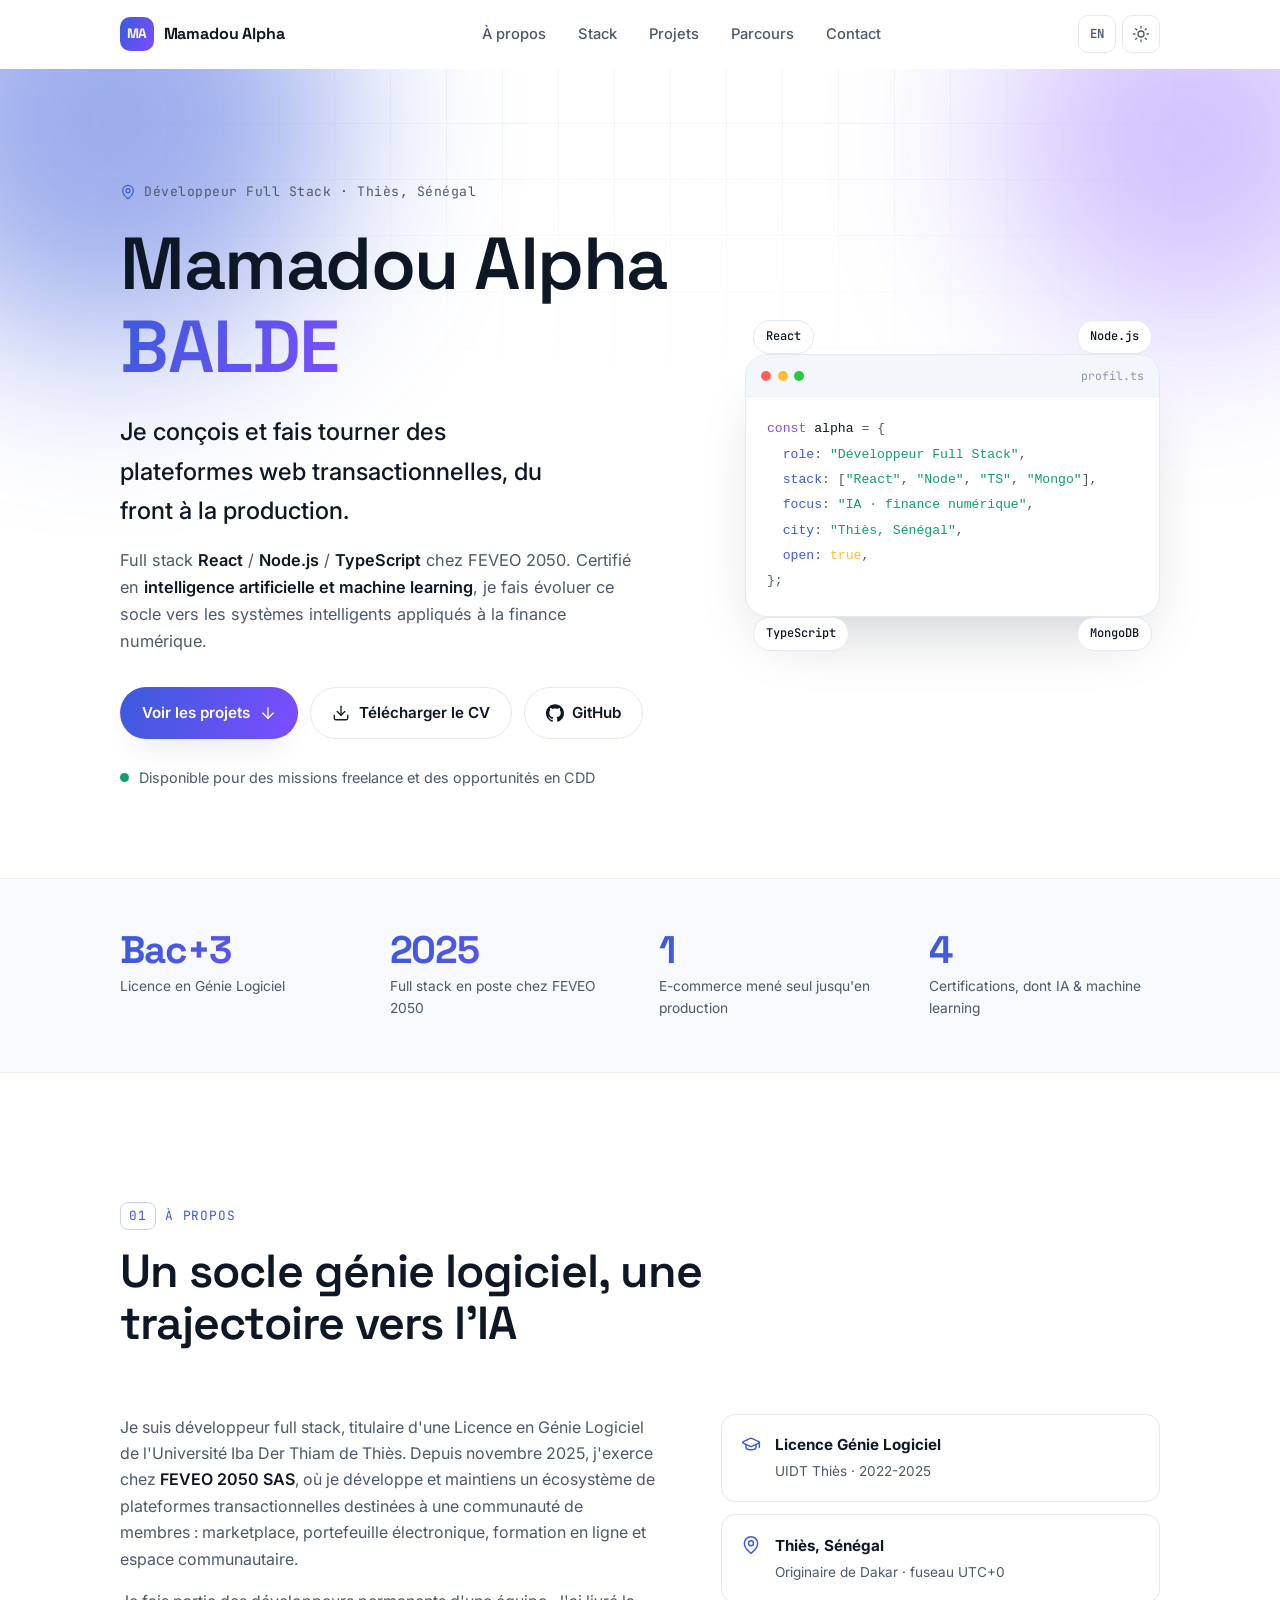
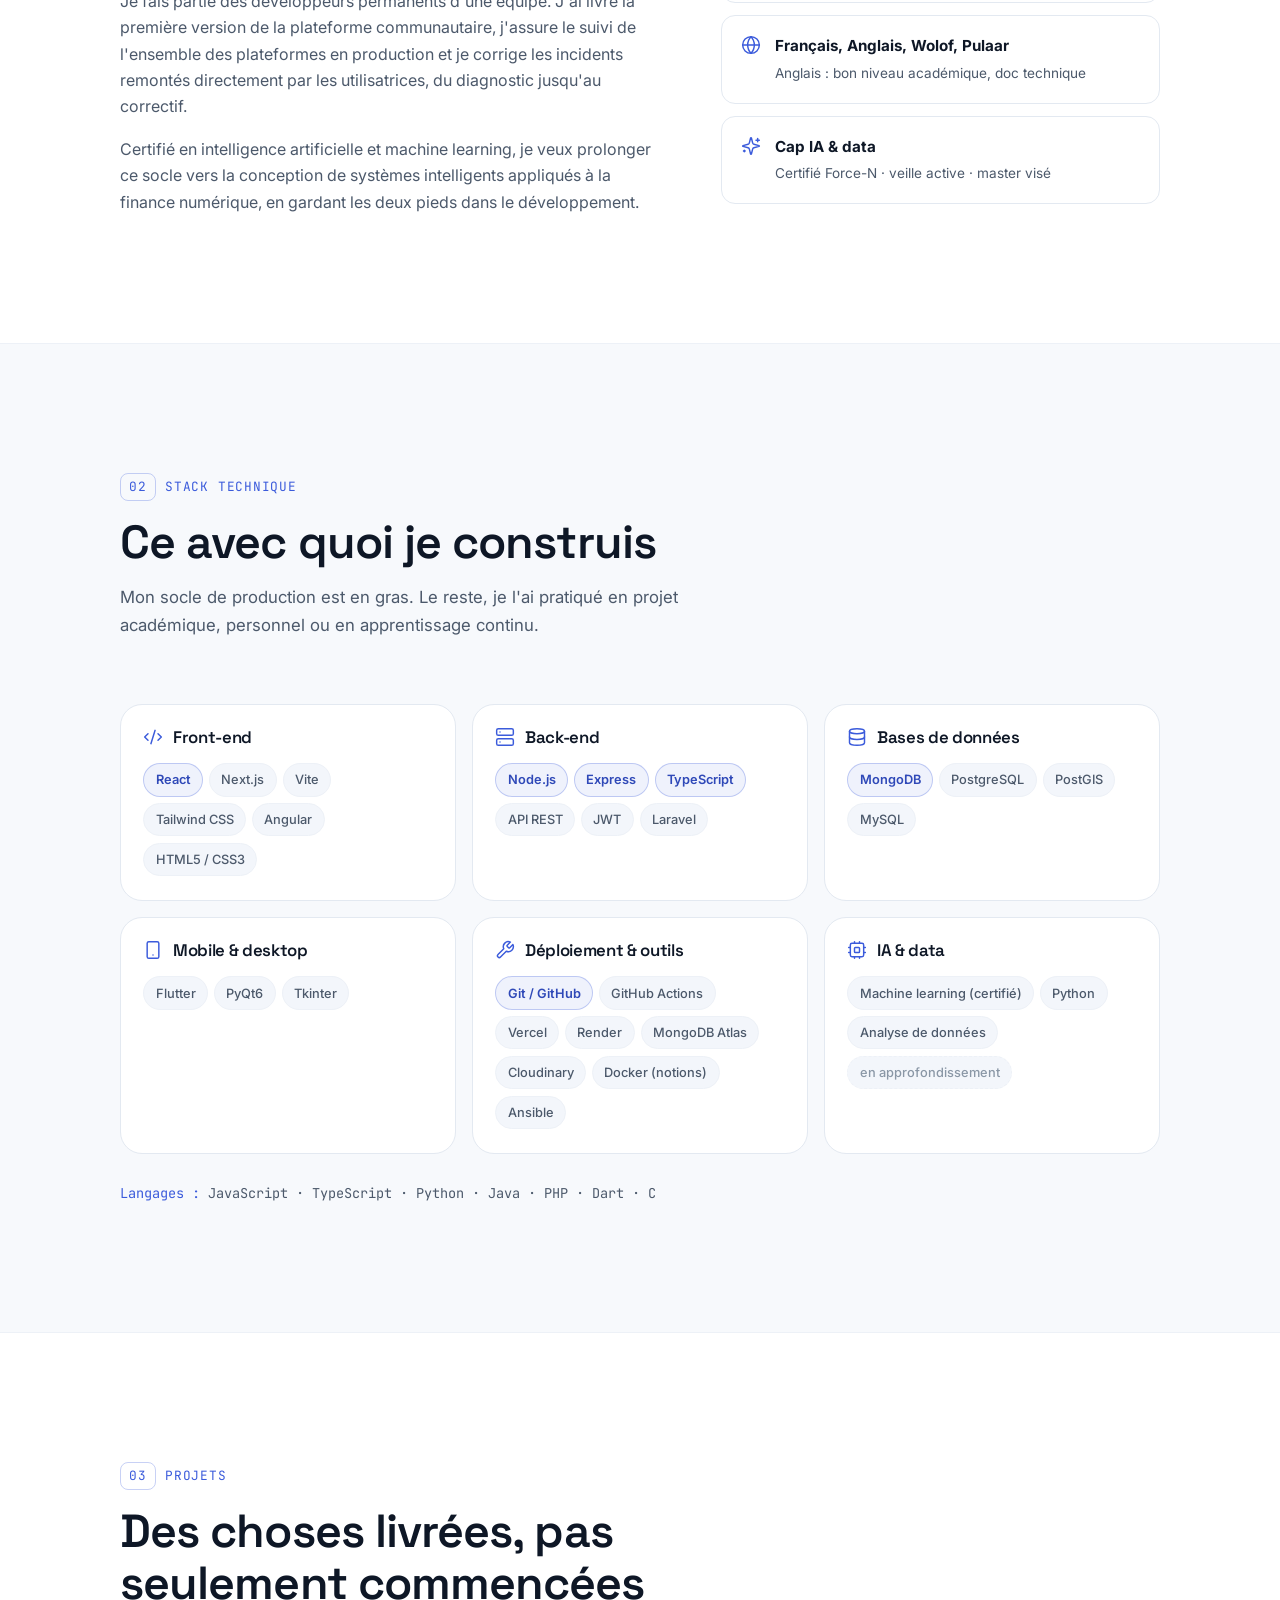
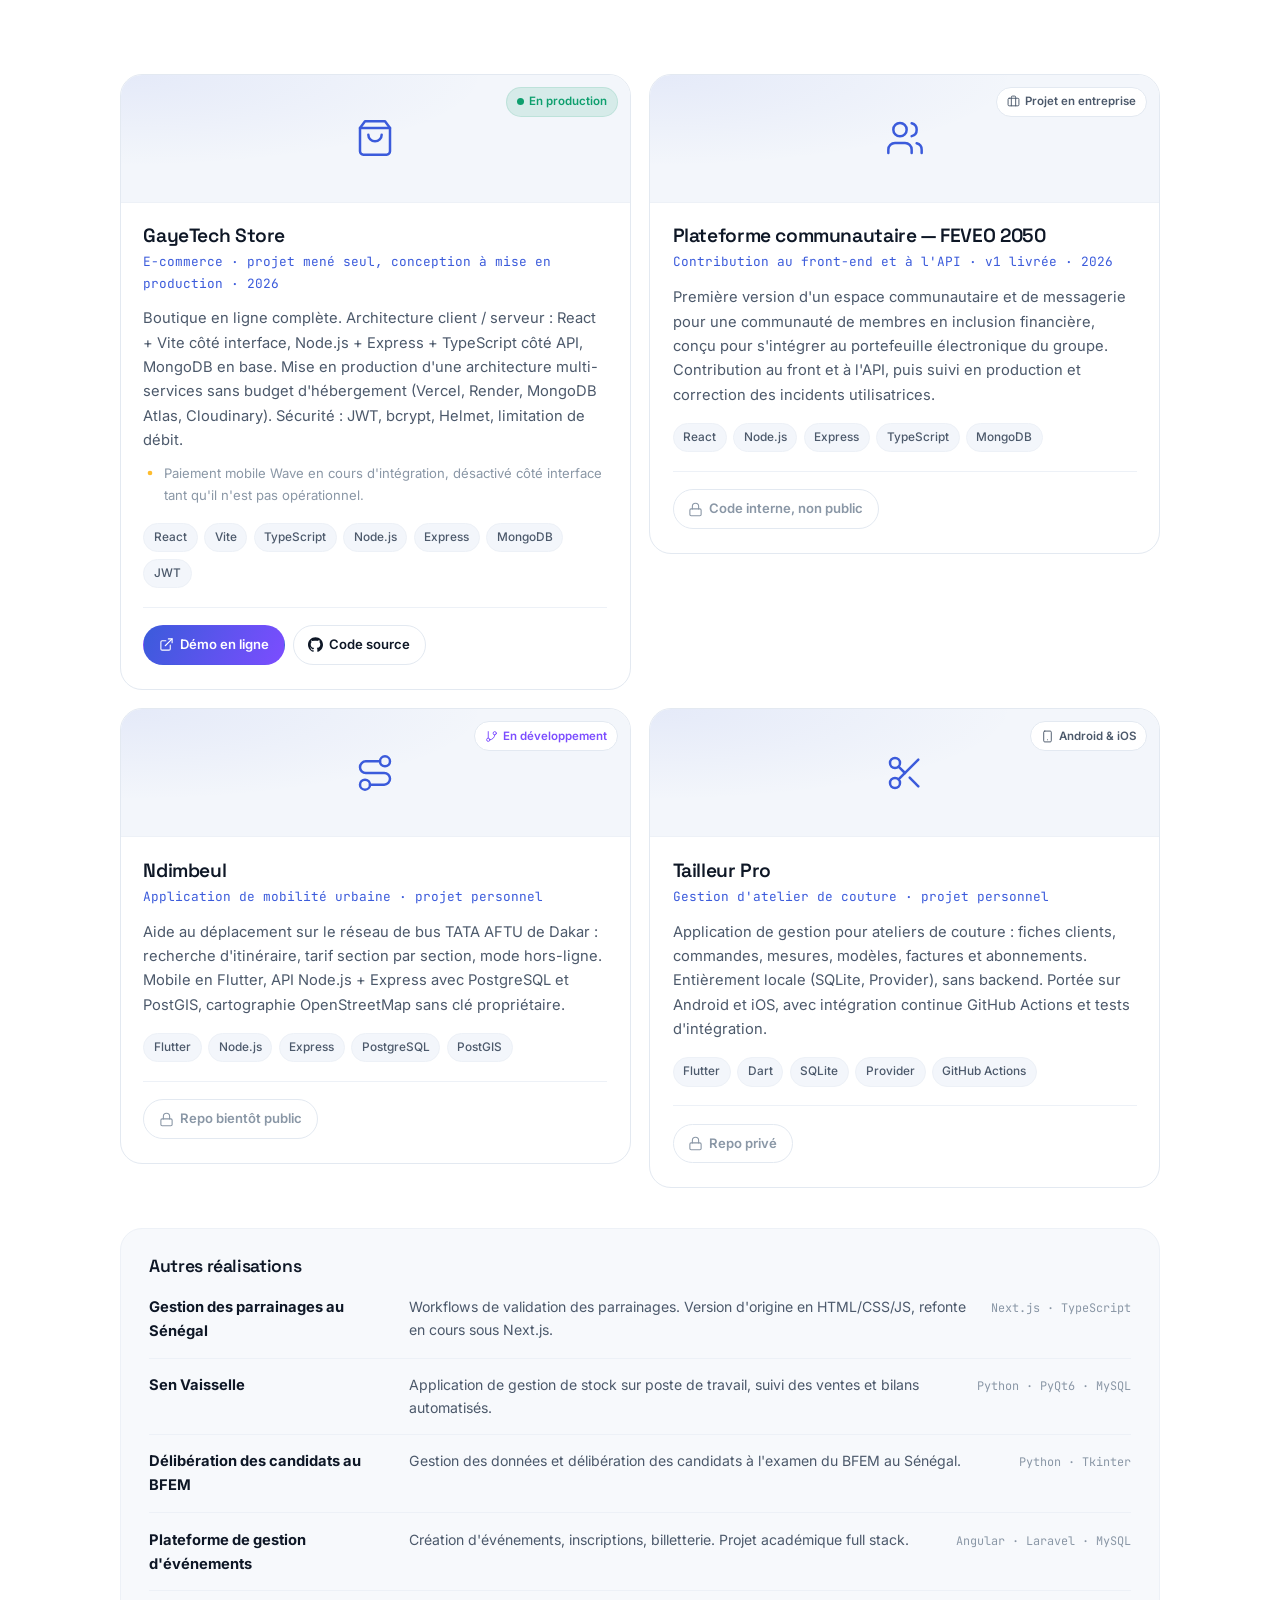
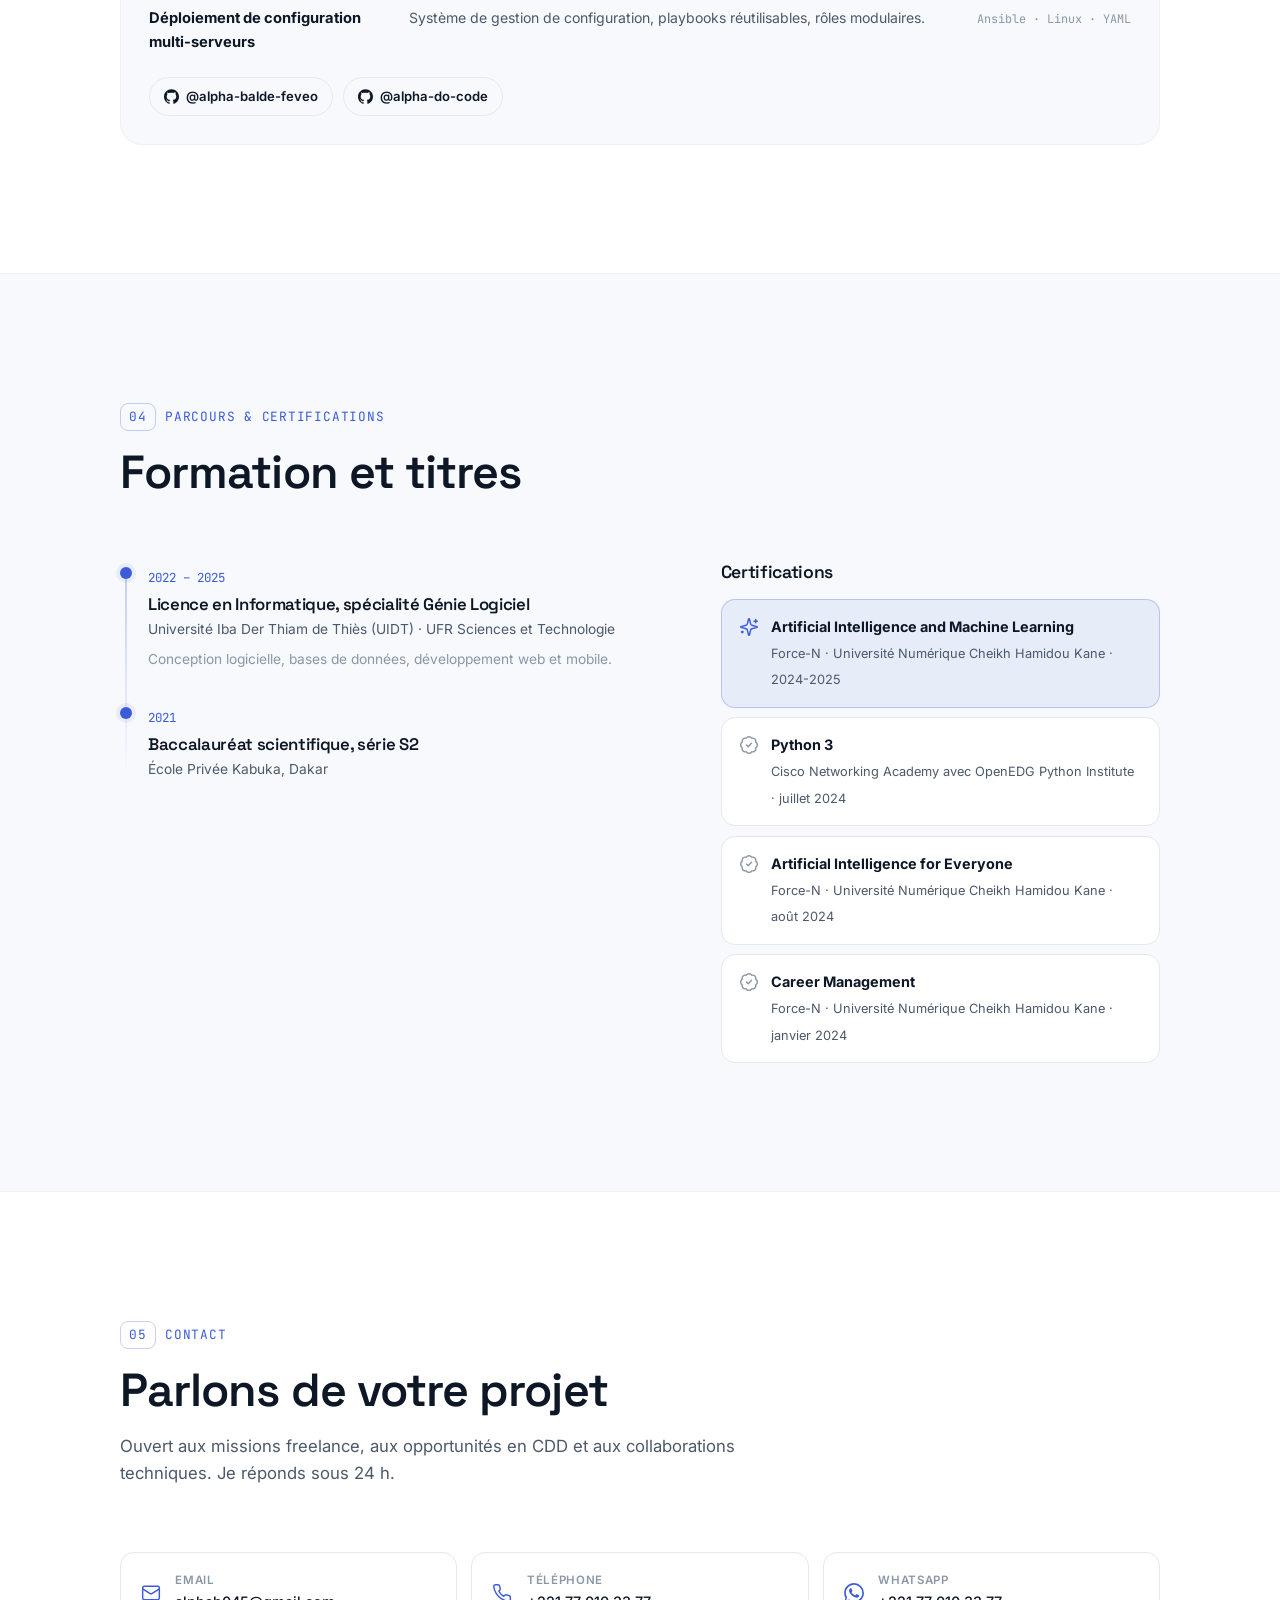
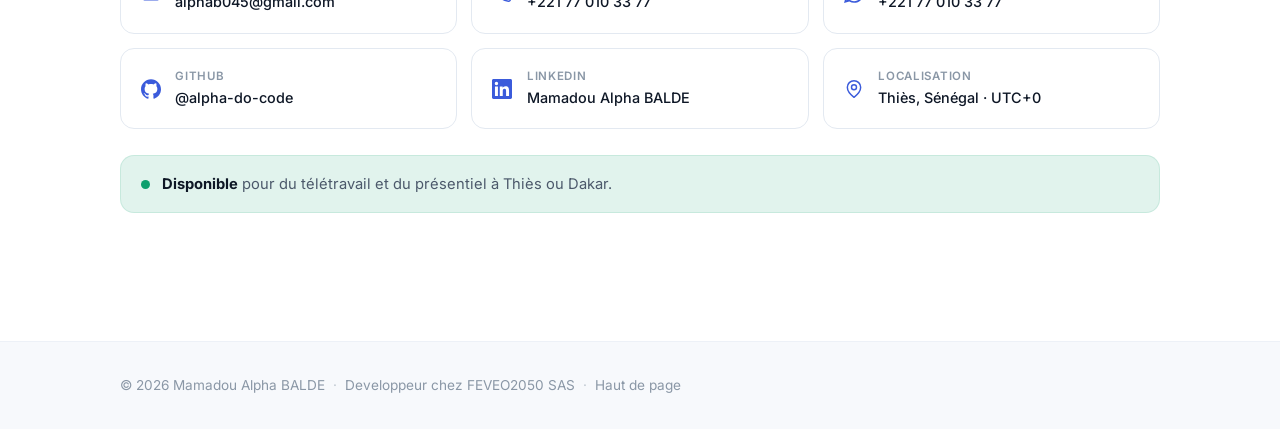
==== index.html @ e3d1d8aa "Ajoute le lien LinkedIn dans le contact et le CV" ====
<!DOCTYPE html>
<html lang="fr" data-theme="dark">
<head>
  <meta charset="UTF-8">
  <meta name="viewport" content="width=device-width, initial-scale=1.0">
  <meta name="description" content="Portfolio de Mamadou Alpha BALDE, développeur full stack (React, Node.js, TypeScript, MongoDB) à Thiès, Sénégal. Certifié en IA et machine learning.">
  <meta name="author" content="Mamadou Alpha BALDE">
  <meta name="keywords" content="Mamadou Alpha BALDE, développeur full stack, React, Node.js, TypeScript, MongoDB, IA, machine learning, Sénégal, Thiès, portfolio, freelance">

  <title>Mamadou Alpha BALDE — Développeur Full Stack</title>

  <meta property="og:type" content="website">
  <meta property="og:title" content="Mamadou Alpha BALDE — Développeur Full Stack">
  <meta property="og:description" content="Full stack React / Node.js / TypeScript. Je conçois et fais tourner des plateformes web transactionnelles, du front à la production.">
  <meta property="og:locale" content="fr_SN">

  <meta name="theme-color" content="#0B0F14" media="(prefers-color-scheme: dark)">
  <meta name="theme-color" content="#FFFFFF" media="(prefers-color-scheme: light)">

  <link rel="icon" type="image/svg+xml" href="favicon.svg">

  <link rel="preconnect" href="https://fonts.googleapis.com">
  <link rel="preconnect" href="https://fonts.gstatic.com" crossorigin>
  <link href="https://fonts.googleapis.com/css2?family=Inter:wght@400;500;600;700&family=Space+Grotesk:wght@500;600;700&family=JetBrains+Mono:wght@400;500&display=swap" rel="stylesheet">

  <link rel="stylesheet" href="styles.css">

  <script>
    // No-FOUC : appliquer le thème enregistré avant le premier rendu
    (function () {
      try {
        var saved = localStorage.getItem("theme");
        var theme = saved || (window.matchMedia("(prefers-color-scheme: light)").matches ? "light" : "dark");
        document.documentElement.setAttribute("data-theme", theme);
        var lang = localStorage.getItem("lang");
        if (lang) document.documentElement.setAttribute("lang", lang);
      } catch (e) {}
    })();
  </script>
</head>
<body>

  <!-- ============================================================
       JEU D'ICÔNES SVG (style trait, cohérent sur tout le site)
       ============================================================ -->
  <svg width="0" height="0" class="svg-sprite" aria-hidden="true" focusable="false">
    <symbol id="i-github" viewBox="0 0 24 24"><path d="M12 .297c-6.63 0-12 5.373-12 12 0 5.303 3.438 9.8 8.205 11.385.6.113.82-.258.82-.577 0-.285-.01-1.04-.015-2.04-3.338.724-4.042-1.61-4.042-1.61C4.422 18.07 3.633 17.7 3.633 17.7c-1.087-.744.084-.729.084-.729 1.205.084 1.838 1.236 1.838 1.236 1.07 1.835 2.809 1.305 3.495.998.108-.776.417-1.305.76-1.605-2.665-.3-5.466-1.332-5.466-5.93 0-1.31.465-2.38 1.235-3.22-.135-.303-.54-1.523.105-3.176 0 0 1.005-.322 3.3 1.23.96-.267 1.98-.399 3-.405 1.02.006 2.04.138 3 .405 2.28-1.552 3.285-1.23 3.285-1.23.645 1.653.24 2.873.12 3.176.765.84 1.23 1.91 1.23 3.22 0 4.61-2.805 5.625-5.475 5.92.42.36.81 1.096.81 2.22 0 1.606-.015 2.896-.015 3.286 0 .315.21.69.825.57C20.565 22.092 24 17.592 24 12.297c0-6.627-5.373-12-12-12"/></symbol>
    <symbol id="i-arrow-up-right" viewBox="0 0 24 24"><path d="M7 7h10v10"/><path d="M7 17 17 7"/></symbol>
    <symbol id="i-arrow-right" viewBox="0 0 24 24"><path d="M5 12h14"/><path d="m12 5 7 7-7 7"/></symbol>
    <symbol id="i-arrow-down" viewBox="0 0 24 24"><path d="M12 5v14"/><path d="m19 12-7 7-7-7"/></symbol>
    <symbol id="i-mail" viewBox="0 0 24 24"><rect width="20" height="16" x="2" y="4" rx="2"/><path d="m22 7-8.97 5.7a1.94 1.94 0 0 1-2.06 0L2 7"/></symbol>
    <symbol id="i-phone" viewBox="0 0 24 24"><path d="M22 16.92v3a2 2 0 0 1-2.18 2 19.8 19.8 0 0 1-8.63-3.07 19.5 19.5 0 0 1-6-6 19.8 19.8 0 0 1-3.07-8.67A2 2 0 0 1 4.11 2h3a2 2 0 0 1 2 1.72c.13.96.36 1.9.7 2.81a2 2 0 0 1-.45 2.11L8.09 9.91a16 16 0 0 0 6 6l1.27-1.27a2 2 0 0 1 2.11-.45c.91.34 1.85.57 2.81.7A2 2 0 0 1 22 16.92z"/></symbol>
    <symbol id="i-whatsapp" viewBox="0 0 24 24"><path d="M.057 24l1.687-6.163a11.867 11.867 0 01-1.587-5.945C.16 5.335 5.495 0 12.05 0a11.817 11.817 0 018.413 3.488 11.824 11.824 0 013.48 8.414c-.003 6.557-5.338 11.892-11.893 11.892a11.9 11.9 0 01-5.688-1.448L.057 24zm6.597-3.807c1.676.995 3.276 1.591 5.392 1.592 5.448 0 9.886-4.434 9.889-9.885.002-5.462-4.415-9.89-9.881-9.892-5.452 0-9.887 4.434-9.889 9.884a9.86 9.86 0 001.51 5.26l-.999 3.648 3.477-.995v-.32zm11.387-5.464c-.074-.124-.272-.198-.57-.347-.297-.149-1.758-.868-2.031-.967-.272-.099-.47-.148-.669.149-.198.297-.767.967-.94 1.165-.173.198-.347.223-.644.074-.297-.149-1.255-.462-2.39-1.475-.883-.788-1.48-1.761-1.653-2.059-.173-.297-.019-.458.13-.606.134-.133.297-.347.446-.520.149-.174.198-.298.298-.497.099-.198.05-.371-.025-.520-.074-.149-.669-1.612-.916-2.207-.242-.579-.487-.500-.669-.510l-.57-.010c-.198 0-.520.074-.792.372-.272.297-1.04 1.016-1.04 2.479 0 1.462 1.065 2.875 1.213 3.074.149.198 2.096 3.2 5.077 4.487.709.306 1.263.489 1.694.626.712.226 1.36.194 1.872.118.571-.085 1.758-.719 2.006-1.413.248-.694.248-1.289.173-1.413z"/></symbol>
    <symbol id="i-linkedin" viewBox="0 0 24 24"><path d="M20.447 20.452h-3.554v-5.569c0-1.328-.027-3.037-1.852-3.037-1.853 0-2.136 1.445-2.136 2.939v5.667H9.351V9h3.414v1.561h.046c.477-.9 1.637-1.85 3.37-1.85 3.601 0 4.267 2.37 4.267 5.455v6.286zM5.337 7.433a2.062 2.062 0 01-2.063-2.065 2.064 2.064 0 112.063 2.065zm1.782 13.019H3.555V9h3.564v11.452zM22.225 0H1.771C.792 0 0 .774 0 1.729v20.542C0 23.227.792 24 1.771 24h20.451C23.2 24 24 23.227 24 22.271V1.729C24 .774 23.2 0 22.222 0h.003z"/></symbol>
    <symbol id="i-map-pin" viewBox="0 0 24 24"><path d="M20 10c0 6-8 12-8 12s-8-6-8-12a8 8 0 0 1 16 0Z"/><circle cx="12" cy="10" r="3"/></symbol>
    <symbol id="i-download" viewBox="0 0 24 24"><path d="M21 15v4a2 2 0 0 1-2 2H5a2 2 0 0 1-2-2v-4"/><polyline points="7 10 12 15 17 10"/><line x1="12" x2="12" y1="15" y2="3"/></symbol>
    <symbol id="i-sun" viewBox="0 0 24 24"><circle cx="12" cy="12" r="4"/><path d="M12 2v2"/><path d="M12 20v2"/><path d="m4.93 4.93 1.41 1.41"/><path d="m17.66 17.66 1.41 1.41"/><path d="M2 12h2"/><path d="M20 12h2"/><path d="m6.34 17.66-1.41 1.41"/><path d="m19.07 4.93-1.41 1.41"/></symbol>
    <symbol id="i-moon" viewBox="0 0 24 24"><path d="M12 3a6 6 0 0 0 9 9 9 9 0 1 1-9-9Z"/></symbol>
    <symbol id="i-menu" viewBox="0 0 24 24"><line x1="4" x2="20" y1="6" y2="6"/><line x1="4" x2="20" y1="12" y2="12"/><line x1="4" x2="20" y1="18" y2="18"/></symbol>
    <symbol id="i-x" viewBox="0 0 24 24"><path d="M18 6 6 18"/><path d="m6 6 12 12"/></symbol>
    <symbol id="i-code" viewBox="0 0 24 24"><path d="m18 16 4-4-4-4"/><path d="m6 8-4 4 4 4"/><path d="m14.5 4-5 16"/></symbol>
    <symbol id="i-server" viewBox="0 0 24 24"><rect width="20" height="8" x="2" y="2" rx="2"/><rect width="20" height="8" x="2" y="14" rx="2"/><line x1="6" x2="6.01" y1="6" y2="6"/><line x1="6" x2="6.01" y1="18" y2="18"/></symbol>
    <symbol id="i-database" viewBox="0 0 24 24"><ellipse cx="12" cy="5" rx="9" ry="3"/><path d="M3 5v14a9 3 0 0 0 18 0V5"/><path d="M3 12a9 3 0 0 0 18 0"/></symbol>
    <symbol id="i-smartphone" viewBox="0 0 24 24"><rect width="14" height="20" x="5" y="2" rx="2"/><path d="M12 18h.01"/></symbol>
    <symbol id="i-wrench" viewBox="0 0 24 24"><path d="M14.7 6.3a1 1 0 0 0 0 1.4l1.6 1.6a1 1 0 0 0 1.4 0l3.77-3.77a6 6 0 0 1-7.94 7.94l-6.91 6.91a2.12 2.12 0 0 1-3-3l6.91-6.91a6 6 0 0 1 7.94-7.94l-3.76 3.76z"/></symbol>
    <symbol id="i-sparkles" viewBox="0 0 24 24"><path d="M9.94 15.5A2 2 0 0 0 8.5 14.06l-6.14-1.58a.5.5 0 0 1 0-.96L8.5 9.94A2 2 0 0 0 9.94 8.5l1.58-6.14a.5.5 0 0 1 .96 0L14.06 8.5A2 2 0 0 0 15.5 9.94l6.14 1.58a.5.5 0 0 1 0 .96L15.5 14.06a2 2 0 0 0-1.44 1.44l-1.58 6.14a.5.5 0 0 1-.96 0z"/><path d="M20 3v4"/><path d="M22 5h-4"/><path d="M4 17v2"/><path d="M5 18H3"/></symbol>
    <symbol id="i-cpu" viewBox="0 0 24 24"><rect width="16" height="16" x="4" y="4" rx="2"/><rect width="6" height="6" x="9" y="9" rx="1"/><path d="M15 2v2"/><path d="M15 20v2"/><path d="M2 15h2"/><path d="M2 9h2"/><path d="M20 15h2"/><path d="M20 9h2"/><path d="M9 2v2"/><path d="M9 20v2"/></symbol>
    <symbol id="i-cap" viewBox="0 0 24 24"><path d="M21.42 10.92a1 1 0 0 0-.02-1.84L12.83 5.18a2 2 0 0 0-1.66 0L2.6 9.08a1 1 0 0 0 0 1.83l8.57 3.91a2 2 0 0 0 1.66 0z"/><path d="M22 10v6"/><path d="M6 12.5V16a6 3 0 0 0 12 0v-3.5"/></symbol>
    <symbol id="i-badge-check" viewBox="0 0 24 24"><path d="M3.85 8.62a4 4 0 0 1 4.78-4.77 4 4 0 0 1 6.74 0 4 4 0 0 1 4.78 4.78 4 4 0 0 1 0 6.74 4 4 0 0 1-4.77 4.78 4 4 0 0 1-6.75 0 4 4 0 0 1-4.78-4.77 4 4 0 0 1 0-6.76Z"/><path d="m9 12 2 2 4-4"/></symbol>
    <symbol id="i-briefcase" viewBox="0 0 24 24"><path d="M16 20V4a2 2 0 0 0-2-2h-4a2 2 0 0 0-2 2v16"/><rect width="20" height="14" x="2" y="6" rx="2"/></symbol>
    <symbol id="i-external" viewBox="0 0 24 24"><path d="M15 3h6v6"/><path d="M10 14 21 3"/><path d="M18 13v6a2 2 0 0 1-2 2H5a2 2 0 0 1-2-2V8a2 2 0 0 1 2-2h6"/></symbol>
    <symbol id="i-git-branch" viewBox="0 0 24 24"><line x1="6" x2="6" y1="3" y2="15"/><circle cx="18" cy="6" r="3"/><circle cx="6" cy="18" r="3"/><path d="M18 9a9 9 0 0 1-9 9"/></symbol>
    <symbol id="i-layers" viewBox="0 0 24 24"><path d="M12.83 2.18a2 2 0 0 0-1.66 0L2.6 6.08a1 1 0 0 0 0 1.83l8.58 3.91a2 2 0 0 0 1.66 0l8.58-3.9a1 1 0 0 0 0-1.83z"/><path d="M2 12a1 1 0 0 0 .58.91l8.6 3.91a2 2 0 0 0 1.65 0l8.58-3.9A1 1 0 0 0 22 12"/><path d="M2 17a1 1 0 0 0 .58.91l8.6 3.91a2 2 0 0 0 1.65 0l8.58-3.9A1 1 0 0 0 22 17"/></symbol>
    <symbol id="i-route" viewBox="0 0 24 24"><circle cx="6" cy="19" r="3"/><path d="M9 19h8.5a3.5 3.5 0 0 0 0-7h-11a3.5 3.5 0 0 1 0-7H15"/><circle cx="18" cy="5" r="3"/></symbol>
    <symbol id="i-scissors" viewBox="0 0 24 24"><circle cx="6" cy="6" r="3"/><path d="M8.12 8.12 12 12"/><path d="M20 4 8.12 15.88"/><circle cx="6" cy="18" r="3"/><path d="M14.8 14.8 20 20"/></symbol>
    <symbol id="i-bag" viewBox="0 0 24 24"><path d="M6 2 3 6v14a2 2 0 0 0 2 2h14a2 2 0 0 0 2-2V6l-3-4Z"/><path d="M3 6h18"/><path d="M16 10a4 4 0 0 1-8 0"/></symbol>
    <symbol id="i-users" viewBox="0 0 24 24"><path d="M16 21v-2a4 4 0 0 0-4-4H6a4 4 0 0 0-4 4v2"/><circle cx="9" cy="7" r="4"/><path d="M22 21v-2a4 4 0 0 0-3-3.87"/><path d="M16 3.13a4 4 0 0 1 0 7.75"/></symbol>
    <symbol id="i-lock" viewBox="0 0 24 24"><rect width="18" height="11" x="3" y="11" rx="2"/><path d="M7 11V7a5 5 0 0 1 10 0v4"/></symbol>
    <symbol id="i-check" viewBox="0 0 24 24"><path d="M20 6 9 17l-5-5"/></symbol>
    <symbol id="i-globe" viewBox="0 0 24 24"><circle cx="12" cy="12" r="10"/><path d="M12 2a14.5 14.5 0 0 0 0 20 14.5 14.5 0 0 0 0-20"/><path d="M2 12h20"/></symbol>
    <symbol id="i-dot" viewBox="0 0 24 24"><circle cx="12" cy="12" r="4" fill="currentColor" stroke="none"/></symbol>
  </svg>

  <a href="#main" class="skip-link" data-i18n="a11y.skip">Aller au contenu</a>

  <!-- ============================== HEADER ============================== -->
  <header class="site-header" id="siteHeader">
    <div class="nav-wrap">
      <a href="#top" class="logo" aria-label="Mamadou Alpha BALDE, accueil">
        <span class="logo-mark">MA</span>
        <span class="logo-word">Mamadou&nbsp;Alpha</span>
      </a>

      <nav class="nav" id="primaryNav" aria-label="Navigation principale">
        <a href="#about" data-i18n="nav.about">À propos</a>
        <a href="#stack" data-i18n="nav.stack">Stack</a>
        <a href="#projects" data-i18n="nav.projects">Projets</a>
        <a href="#path" data-i18n="nav.path">Parcours</a>
        <a href="#contact" data-i18n="nav.contact">Contact</a>
      </nav>

      <div class="nav-actions">
        <button class="icon-btn" id="langToggle" type="button" aria-label="Switch to English" title="English">
          <span class="lang-label">EN</span>
        </button>
        <button class="icon-btn" id="themeToggle" type="button" aria-label="Changer de thème" title="Changer de thème">
          <svg class="icon icon-sun"><use href="#i-sun"/></svg>
          <svg class="icon icon-moon"><use href="#i-moon"/></svg>
        </button>
        <button class="icon-btn nav-burger" id="navBurger" type="button" aria-label="Ouvrir le menu" aria-expanded="false" aria-controls="primaryNav">
          <svg class="icon icon-menu"><use href="#i-menu"/></svg>
          <svg class="icon icon-close"><use href="#i-x"/></svg>
        </button>
      </div>
    </div>
  </header>

  <span id="top"></span>

  <main id="main">

    <!-- ============================== HERO ============================== -->
    <section class="hero" id="hero">
      <div class="hero-bg" aria-hidden="true">
        <div class="hero-grid"></div>
        <div class="hero-glow hero-glow-1"></div>
        <div class="hero-glow hero-glow-2"></div>
      </div>

      <div class="container hero-inner">
        <div class="hero-copy">
          <p class="eyebrow reveal">
            <svg class="icon"><use href="#i-map-pin"/></svg>
            <span data-i18n="hero.eyebrow">Développeur Full Stack · Thiès, Sénégal</span>
          </p>

          <h1 class="hero-title reveal">Mamadou Alpha <span class="grad">BALDE</span></h1>

          <p class="hero-lead reveal" data-i18n="hero.lead">
            Je conçois et fais tourner des plateformes web transactionnelles,
            du front à la production.
          </p>

          <p class="hero-sub reveal" data-i18n-html="hero.sub">
            Full stack <strong>React</strong> / <strong>Node.js</strong> / <strong>TypeScript</strong>
            chez FEVEO 2050. Certifié en <strong>intelligence artificielle et machine learning</strong>,
            je fais évoluer ce socle vers les systèmes intelligents appliqués à la finance numérique.
          </p>

          <div class="hero-cta reveal">
            <a href="#projects" class="btn btn-primary">
              <span data-i18n="hero.cta_projects">Voir les projets</span>
              <svg class="icon"><use href="#i-arrow-down"/></svg>
            </a>
            <a href="assets/cv-mamadou-alpha-balde.pdf" class="btn btn-ghost" id="cvLink" download>
              <svg class="icon"><use href="#i-download"/></svg>
              <span data-i18n="hero.cta_cv">Télécharger le CV</span>
            </a>
            <a href="https://github.com/alpha-do-code" target="_blank" rel="noopener" class="btn btn-ghost">
              <svg class="icon"><use href="#i-github"/></svg>
              <span>GitHub</span>
            </a>
          </div>

          <p class="hero-availability reveal">
            <span class="pulse-dot"></span>
            <span data-i18n="hero.availability">Disponible pour des missions freelance et des opportunités en CDD</span>
          </p>
        </div>

        <div class="hero-visual reveal" aria-hidden="true">
          <div class="code-card">
            <div class="code-card-bar">
              <span class="dot"></span><span class="dot"></span><span class="dot"></span>
              <span class="code-card-file">profil.ts</span>
            </div>
            <pre class="code-card-body"><code><span class="c-key">const</span> <span class="c-var">alpha</span> = {
  <span class="c-prop">role</span>: <span class="c-str">"Développeur Full Stack"</span>,
  <span class="c-prop">stack</span>: [<span class="c-str">"React"</span>, <span class="c-str">"Node"</span>, <span class="c-str">"TS"</span>, <span class="c-str">"Mongo"</span>],
  <span class="c-prop">focus</span>: <span class="c-str">"IA · finance numérique"</span>,
  <span class="c-prop">city</span>: <span class="c-str">"Thiès, Sénégal"</span>,
  <span class="c-prop">open</span>: <span class="c-bool">true</span>,
};</code></pre>
          </div>
          <div class="float-chip chip-1">React</div>
          <div class="float-chip chip-2">Node.js</div>
          <div class="float-chip chip-3">TypeScript</div>
          <div class="float-chip chip-4">MongoDB</div>
        </div>
      </div>
    </section>

    <!-- ============================== STATS ============================== -->
    <section class="stats" aria-label="Chiffres clés">
      <div class="container stats-grid">
        <div class="stat reveal">
          <span class="stat-num">Bac+3</span>
          <span class="stat-label" data-i18n="stats.degree">Licence en Génie Logiciel</span>
        </div>
        <div class="stat reveal">
          <span class="stat-num">2025</span>
          <span class="stat-label" data-i18n="stats.job">Full stack en poste chez FEVEO 2050</span>
        </div>
        <div class="stat reveal">
          <span class="stat-num">1</span>
          <span class="stat-label" data-i18n="stats.prod">E-commerce mené seul jusqu'en production</span>
        </div>
        <div class="stat reveal">
          <span class="stat-num">4</span>
          <span class="stat-label" data-i18n="stats.certs">Certifications, dont IA &amp; machine learning</span>
        </div>
      </div>
    </section>

    <!-- ============================== ABOUT ============================== -->
    <section class="section" id="about">
      <div class="container">
        <header class="section-head reveal">
          <p class="section-kicker"><span>01</span><span data-i18n="about.kicker">À propos</span></p>
          <h2 class="section-title" data-i18n="about.title">Un socle génie logiciel, une trajectoire vers l'IA</h2>
        </header>

        <div class="about-grid">
          <div class="about-text reveal">
            <p data-i18n="about.p1">
              Je suis développeur full stack, titulaire d'une Licence en Génie Logiciel
              de l'Université Iba Der Thiam de Thiès.
              Depuis novembre 2025, j'exerce chez <strong>FEVEO 2050 SAS</strong>, où je développe
              et maintiens un écosystème de plateformes transactionnelles destinées à une
              communauté de membres : marketplace, portefeuille électronique, formation en
              ligne et espace communautaire.
            </p>
            <p data-i18n="about.p2">
              Je fais partie des développeurs permanents d'une équipe. J'ai livré
              la première version de la plateforme communautaire, j'assure le suivi de
              l'ensemble des plateformes en production et je corrige les incidents remontés
              directement par les utilisatrices, du diagnostic jusqu'au correctif.
            </p>
            <p data-i18n="about.p3">
              Certifié en intelligence artificielle et machine learning, je veux prolonger ce
              socle vers la conception de systèmes intelligents appliqués à la finance
              numérique, en gardant les deux pieds dans le développement.
            </p>
          </div>

          <ul class="about-cards reveal">
            <li class="about-card">
              <svg class="icon"><use href="#i-cap"/></svg>
              <div>
                <strong data-i18n="about.card_edu_t">Licence Génie Logiciel</strong>
                <span data-i18n="about.card_edu_d">UIDT Thiès · 2022-2025</span>
              </div>
            </li>
            <li class="about-card">
              <svg class="icon"><use href="#i-map-pin"/></svg>
              <div>
                <strong data-i18n="about.card_loc_t">Thiès, Sénégal</strong>
                <span data-i18n="about.card_loc_d">Originaire de Dakar · fuseau UTC+0</span>
              </div>
            </li>
            <li class="about-card">
              <svg class="icon"><use href="#i-globe"/></svg>
              <div>
                <strong data-i18n="about.card_lang_t">Français, Anglais, Wolof, Pulaar</strong>
                <span data-i18n="about.card_lang_d">Anglais : bon niveau académique, doc technique</span>
              </div>
            </li>
            <li class="about-card">
              <svg class="icon"><use href="#i-sparkles"/></svg>
              <div>
                <strong data-i18n="about.card_ai_t">Cap IA &amp; data</strong>
                <span data-i18n="about.card_ai_d">Certifié Force-N · veille active · master visé</span>
              </div>
            </li>
          </ul>
        </div>
      </div>
    </section>

    <!-- ============================== STACK ============================== -->
    <section class="section section-alt" id="stack">
      <div class="container">
        <header class="section-head reveal">
          <p class="section-kicker"><span>02</span><span data-i18n="stack.kicker">Stack technique</span></p>
          <h2 class="section-title" data-i18n="stack.title">Ce avec quoi je construis</h2>
          <p class="section-desc" data-i18n="stack.desc">
            Mon socle de production est en gras. Le reste, je l'ai pratiqué en projet
            académique, personnel ou en apprentissage continu.
          </p>
        </header>

        <div class="stack-grid">
          <article class="stack-card reveal">
            <div class="stack-card-head"><svg class="icon"><use href="#i-code"/></svg><h3 data-i18n="stack.front">Front-end</h3></div>
            <ul class="chips">
              <li class="chip chip-core">React</li>
              <li class="chip">Next.js</li>
              <li class="chip">Vite</li>
              <li class="chip">Tailwind CSS</li>
              <li class="chip">Angular</li>
              <li class="chip">HTML5 / CSS3</li>
            </ul>
          </article>

          <article class="stack-card reveal">
            <div class="stack-card-head"><svg class="icon"><use href="#i-server"/></svg><h3 data-i18n="stack.back">Back-end</h3></div>
            <ul class="chips">
              <li class="chip chip-core">Node.js</li>
              <li class="chip chip-core">Express</li>
              <li class="chip chip-core">TypeScript</li>
              <li class="chip">API REST</li>
              <li class="chip">JWT</li>
              <li class="chip">Laravel</li>
            </ul>
          </article>

          <article class="stack-card reveal">
            <div class="stack-card-head"><svg class="icon"><use href="#i-database"/></svg><h3 data-i18n="stack.data">Bases de données</h3></div>
            <ul class="chips">
              <li class="chip chip-core">MongoDB</li>
              <li class="chip">PostgreSQL</li>
              <li class="chip">PostGIS</li>
              <li class="chip">MySQL</li>
            </ul>
          </article>

          <article class="stack-card reveal">
            <div class="stack-card-head"><svg class="icon"><use href="#i-smartphone"/></svg><h3 data-i18n="stack.mobile">Mobile &amp; desktop</h3></div>
            <ul class="chips">
              <li class="chip">Flutter</li>
              <li class="chip">PyQt6</li>
              <li class="chip">Tkinter</li>
            </ul>
          </article>

          <article class="stack-card reveal">
            <div class="stack-card-head"><svg class="icon"><use href="#i-wrench"/></svg><h3 data-i18n="stack.ops">Déploiement &amp; outils</h3></div>
            <ul class="chips">
              <li class="chip chip-core">Git / GitHub</li>
              <li class="chip">GitHub Actions</li>
              <li class="chip">Vercel</li>
              <li class="chip">Render</li>
              <li class="chip">MongoDB Atlas</li>
              <li class="chip">Cloudinary</li>
              <li class="chip">Docker (notions)</li>
              <li class="chip">Ansible</li>
            </ul>
          </article>

          <article class="stack-card reveal">
            <div class="stack-card-head"><svg class="icon"><use href="#i-cpu"/></svg><h3 data-i18n="stack.ai">IA &amp; data</h3></div>
            <ul class="chips">
              <li class="chip">Machine learning (certifié)</li>
              <li class="chip">Python</li>
              <li class="chip">Analyse de données</li>
              <li class="chip chip-soon" data-i18n="stack.deepening">en approfondissement</li>
            </ul>
          </article>
        </div>

        <p class="stack-langs reveal">
          <span data-i18n="stack.langs_label">Langages :</span>
          JavaScript · TypeScript · Python · Java · PHP · Dart · C
        </p>
      </div>
    </section>

    <!-- ============================== PROJECTS ============================== -->
    <section class="section" id="projects">
      <div class="container">
        <header class="section-head reveal">
          <p class="section-kicker"><span>03</span><span data-i18n="projects.kicker">Projets</span></p>
          <h2 class="section-title" data-i18n="projects.title">Des choses livrées, pas seulement commencées</h2>
        </header>

        <div class="projects">

          <!-- GayeTech Store -->
          <article class="project project-feature reveal">
            <div class="project-media">
              <svg class="icon project-icon"><use href="#i-bag"/></svg>
              <span class="project-status status-live">
                <span class="pulse-dot pulse-dot-sm"></span>
                <span data-i18n="projects.live">En production</span>
              </span>
            </div>
            <div class="project-body">
              <h3 class="project-title">GayeTech Store</h3>
              <p class="project-role" data-i18n="projects.gaye_role">E-commerce · projet mené seul, conception à mise en production · 2026</p>
              <p class="project-desc" data-i18n="projects.gaye_desc">
                Boutique en ligne complète. Architecture client / serveur : React + Vite côté
                interface, Node.js + Express + TypeScript côté API, MongoDB en base. Mise en
                production d'une architecture multi-services sans budget d'hébergement
                (Vercel, Render, MongoDB Atlas, Cloudinary). Sécurité : JWT, bcrypt, Helmet,
                limitation de débit.
              </p>
              <p class="project-note" data-i18n="projects.gaye_note">
                <svg class="icon"><use href="#i-dot"/></svg>
                Paiement mobile Wave en cours d'intégration, désactivé côté interface tant
                qu'il n'est pas opérationnel.
              </p>
              <ul class="chips chips-sm">
                <li class="chip">React</li><li class="chip">Vite</li><li class="chip">TypeScript</li>
                <li class="chip">Node.js</li><li class="chip">Express</li><li class="chip">MongoDB</li><li class="chip">JWT</li>
              </ul>
              <div class="project-links">
                <a href="https://gayetech-store.vercel.app/" target="_blank" rel="noopener" class="plink plink-primary">
                  <svg class="icon"><use href="#i-external"/></svg><span data-i18n="projects.demo">Démo en ligne</span>
                </a>
                <a href="https://github.com/alpha-balde-feveo/ElectroShop" target="_blank" rel="noopener" class="plink">
                  <svg class="icon"><use href="#i-github"/></svg><span data-i18n="projects.code">Code source</span>
                </a>
              </div>
            </div>
          </article>

          <!-- Plateforme communautaire FEVEO -->
          <article class="project project-feature reveal">
            <div class="project-media">
              <svg class="icon project-icon"><use href="#i-users"/></svg>
              <span class="project-status status-work">
                <svg class="icon"><use href="#i-briefcase"/></svg>
                <span data-i18n="projects.company">Projet en entreprise</span>
              </span>
            </div>
            <div class="project-body">
              <h3 class="project-title" data-i18n="projects.comm_title">Plateforme communautaire — FEVEO 2050</h3>
              <p class="project-role" data-i18n="projects.comm_role">Contribution au front-end et à l'API · v1 livrée · 2026</p>
              <p class="project-desc" data-i18n="projects.comm_desc">
                Première version d'un espace communautaire et de messagerie pour une
                communauté de membres en inclusion financière, conçu pour s'intégrer au
                portefeuille électronique du groupe. Contribution au front et à l'API,
                puis suivi en production et correction des incidents utilisatrices.
              </p>
              <ul class="chips chips-sm">
                <li class="chip">React</li><li class="chip">Node.js</li><li class="chip">Express</li>
                <li class="chip">TypeScript</li><li class="chip">MongoDB</li>
              </ul>
              <div class="project-links">
                <span class="plink plink-muted">
                  <svg class="icon"><use href="#i-lock"/></svg><span data-i18n="projects.internal">Code interne, non public</span>
                </span>
              </div>
            </div>
          </article>

          <!-- Ndimbeul -->
          <article class="project reveal">
            <div class="project-media">
              <svg class="icon project-icon"><use href="#i-route"/></svg>
              <span class="project-status status-wip">
                <svg class="icon"><use href="#i-git-branch"/></svg>
                <span data-i18n="projects.wip">En développement</span>
              </span>
            </div>
            <div class="project-body">
              <h3 class="project-title">Ndimbeul</h3>
              <p class="project-role" data-i18n="projects.ndim_role">Application de mobilité urbaine · projet personnel</p>
              <p class="project-desc" data-i18n="projects.ndim_desc">
                Aide au déplacement sur le réseau de bus TATA AFTU de Dakar : recherche
                d'itinéraire, tarif section par section, mode hors-ligne. Mobile en Flutter,
                API Node.js + Express avec PostgreSQL et PostGIS, cartographie OpenStreetMap
                sans clé propriétaire.
              </p>
              <ul class="chips chips-sm">
                <li class="chip">Flutter</li><li class="chip">Node.js</li><li class="chip">Express</li>
                <li class="chip">PostgreSQL</li><li class="chip">PostGIS</li>
              </ul>
              <div class="project-links">
                <span class="plink plink-muted">
                  <svg class="icon"><use href="#i-lock"/></svg><span data-i18n="projects.repo_soon">Repo bientôt public</span>
                </span>
              </div>
            </div>
          </article>

          <!-- Tailleur Pro -->
          <article class="project reveal">
            <div class="project-media">
              <svg class="icon project-icon"><use href="#i-scissors"/></svg>
              <span class="project-status status-work">
                <svg class="icon"><use href="#i-smartphone"/></svg>
                <span data-i18n="projects.multiplatform">Android &amp; iOS</span>
              </span>
            </div>
            <div class="project-body">
              <h3 class="project-title">Tailleur Pro</h3>
              <p class="project-role" data-i18n="projects.tail_role">Gestion d'atelier de couture · projet personnel</p>
              <p class="project-desc" data-i18n="projects.tail_desc">
                Application de gestion pour ateliers de couture : fiches clients, commandes,
                mesures, modèles, factures et abonnements. Entièrement locale (SQLite,
                Provider), sans backend. Portée sur Android et iOS, avec intégration
                continue GitHub Actions et tests d'intégration.
              </p>
              <ul class="chips chips-sm">
                <li class="chip">Flutter</li><li class="chip">Dart</li><li class="chip">SQLite</li>
                <li class="chip">Provider</li><li class="chip">GitHub Actions</li>
              </ul>
              <div class="project-links">
                <span class="plink plink-muted">
                  <svg class="icon"><use href="#i-lock"/></svg><span data-i18n="projects.repo_private">Repo privé</span>
                </span>
              </div>
            </div>
          </article>

        </div>

        <div class="more-projects reveal">
          <h3 data-i18n="projects.more_title">Autres réalisations</h3>
          <ul>
            <li>
              <strong data-i18n="projects.more_parr_t">Gestion des parrainages au Sénégal</strong>
              <span data-i18n="projects.more_parr">Workflows de validation des parrainages. Version d'origine en HTML/CSS/JS, refonte en cours sous Next.js.</span>
              <span class="tech">Next.js · TypeScript</span>
            </li>
            <li>
              <strong>Sen Vaisselle</strong>
              <span data-i18n="projects.more_sen">Application de gestion de stock sur poste de travail, suivi des ventes et bilans automatisés.</span>
              <span class="tech">Python · PyQt6 · MySQL</span>
            </li>
            <li>
              <strong data-i18n="projects.more_bfem_t">Délibération des candidats au BFEM</strong>
              <span data-i18n="projects.more_bfem">Gestion des données et délibération des candidats à l'examen du BFEM au Sénégal.</span>
              <span class="tech">Python · Tkinter</span>
            </li>
            <li>
              <strong data-i18n="projects.more_evt_t">Plateforme de gestion d'événements</strong>
              <span data-i18n="projects.more_evt">Création d'événements, inscriptions, billetterie. Projet académique full stack.</span>
              <span class="tech">Angular · Laravel · MySQL</span>
            </li>
            <li>
              <strong data-i18n="projects.more_ansible_t">Déploiement de configuration multi-serveurs</strong>
              <span data-i18n="projects.more_ansible">Système de gestion de configuration, playbooks réutilisables, rôles modulaires.</span>
              <span class="tech">Ansible · Linux · YAML</span>
            </li>
          </ul>
          <div class="more-links">
            <a href="https://github.com/alpha-balde-feveo" target="_blank" rel="noopener" class="plink">
              <svg class="icon"><use href="#i-github"/></svg><span>@alpha-balde-feveo</span>
            </a>
            <a href="https://github.com/alpha-do-code" target="_blank" rel="noopener" class="plink">
              <svg class="icon"><use href="#i-github"/></svg><span>@alpha-do-code</span>
            </a>
          </div>
        </div>
      </div>
    </section>

    <!-- ============================== PATH ============================== -->
    <section class="section section-alt" id="path">
      <div class="container">
        <header class="section-head reveal">
          <p class="section-kicker"><span>04</span><span data-i18n="path.kicker">Parcours &amp; certifications</span></p>
          <h2 class="section-title" data-i18n="path.title">Formation et titres</h2>
        </header>

        <div class="path-grid">
          <ol class="timeline reveal">
            <li class="tl-item">
              <span class="tl-dot"></span>
              <span class="tl-date">2022 – 2025</span>
              <h3 class="tl-title" data-i18n="path.lic_t">Licence en Informatique, spécialité Génie Logiciel</h3>
              <p class="tl-org">Université Iba Der Thiam de Thiès (UIDT) · UFR Sciences et Technologie</p>
              <p class="tl-detail" data-i18n="path.lic_d">
                Conception logicielle, bases de données, développement web et mobile.
              </p>
            </li>
            <li class="tl-item">
              <span class="tl-dot"></span>
              <span class="tl-date">2021</span>
              <h3 class="tl-title" data-i18n="path.bac_t">Baccalauréat scientifique, série S2</h3>
              <p class="tl-org">École Privée Kabuka, Dakar</p>
            </li>
          </ol>

          <div class="certs reveal">
            <h3 class="certs-title" data-i18n="path.certs_title">Certifications</h3>
            <ul class="cert-list">
              <li class="cert cert-hl">
                <svg class="icon"><use href="#i-sparkles"/></svg>
                <div>
                  <strong>Artificial Intelligence and Machine Learning</strong>
                  <span>Force-N · Université Numérique Cheikh Hamidou Kane · 2024-2025</span>
                </div>
              </li>
              <li class="cert">
                <svg class="icon"><use href="#i-badge-check"/></svg>
                <div>
                  <strong>Python 3</strong>
                  <span>Cisco Networking Academy avec OpenEDG Python Institute · juillet 2024</span>
                </div>
              </li>
              <li class="cert">
                <svg class="icon"><use href="#i-badge-check"/></svg>
                <div>
                  <strong>Artificial Intelligence for Everyone</strong>
                  <span>Force-N · Université Numérique Cheikh Hamidou Kane · août 2024</span>
                </div>
              </li>
              <li class="cert">
                <svg class="icon"><use href="#i-badge-check"/></svg>
                <div>
                  <strong>Career Management</strong>
                  <span>Force-N · Université Numérique Cheikh Hamidou Kane · janvier 2024</span>
                </div>
              </li>
            </ul>
          </div>
        </div>
      </div>
    </section>

    <!-- ============================== CONTACT ============================== -->
    <section class="section" id="contact">
      <div class="container">
        <header class="section-head reveal">
          <p class="section-kicker"><span>05</span><span data-i18n="contact.kicker">Contact</span></p>
          <h2 class="section-title" data-i18n="contact.title">Parlons de votre projet</h2>
          <p class="section-desc" data-i18n="contact.desc">
            Ouvert aux missions freelance, aux opportunités en CDD et aux collaborations
            techniques. Je réponds sous 24 h.
          </p>
        </header>

        <div class="contact-grid reveal">
          <a href="mailto:alphab045@gmail.com" class="contact-card">
            <svg class="icon"><use href="#i-mail"/></svg>
            <div><span class="contact-label">Email</span><span class="contact-value">alphab045@gmail.com</span></div>
          </a>
          <a href="tel:+221770103377" class="contact-card">
            <svg class="icon"><use href="#i-phone"/></svg>
            <div><span class="contact-label" data-i18n="contact.phone">Téléphone</span><span class="contact-value">+221 77 010 33 77</span></div>
          </a>
          <a href="https://wa.me/221770103377" target="_blank" rel="noopener" class="contact-card">
            <svg class="icon"><use href="#i-whatsapp"/></svg>
            <div><span class="contact-label">WhatsApp</span><span class="contact-value">+221 77 010 33 77</span></div>
          </a>
          <a href="https://github.com/alpha-do-code" target="_blank" rel="noopener" class="contact-card">
            <svg class="icon"><use href="#i-github"/></svg>
            <div><span class="contact-label">GitHub</span><span class="contact-value">@alpha-do-code</span></div>
          </a>
          <a href="https://www.linkedin.com/in/mamadou-alpha-bald%C3%A9-a4a306249" target="_blank" rel="noopener" class="contact-card">
            <svg class="icon"><use href="#i-linkedin"/></svg>
            <div><span class="contact-label">LinkedIn</span><span class="contact-value">Mamadou Alpha BALDE</span></div>
          </a>
          <div class="contact-card contact-card-static">
            <svg class="icon"><use href="#i-map-pin"/></svg>
            <div><span class="contact-label" data-i18n="contact.location">Localisation</span><span class="contact-value" data-i18n="contact.location_v">Thiès, Sénégal · UTC+0</span></div>
          </div>
        </div>

        <div class="availability reveal">
          <span class="pulse-dot"></span>
          <p data-i18n="contact.availability">
            <strong>Disponible</strong> pour du télétravail et du présentiel à Thiès ou Dakar.
          </p>
        </div>
      </div>
    </section>

  </main>

  <!-- ============================== FOOTER ============================== -->
  <footer class="site-footer">
    <div class="container footer-inner">
      <span>© <span id="year">2026</span> Mamadou Alpha BALDE</span>
      <span class="footer-sep">·</span>
      <span data-i18n="footer.built">Developpeur chez FEVEO2050 SAS </span>
      <span class="footer-sep">·</span>
      <a href="#top" data-i18n="footer.top">Haut de page</a>
    </div>
  </footer>

  <script src="script.js"></script>
</body>
</html>
---- styles.css ----
/* ============================================================
   PORTFOLIO — Mamadou Alpha BALDE
   Refonte 2026 · bi-mode (base sombre) · système de design
   ============================================================ */

/* ---------- 1. TOKENS ---------- */

:root {
  /* Thème SOMBRE = défaut */
  --bg:            #0B0F14;
  --bg-1:          #0E141B;
  --surface:       #141C25;
  --surface-2:     #1A232E;
  --border:        #253140;
  --border-soft:   #1D2731;

  --text:          #E7EDF3;
  --text-soft:     #A7B4C0;
  --text-faint:    #6B7987;

  --brand:         #7C9CFF;
  --brand-strong:  #9DB4FF;
  --brand-2:       #B58BFF;
  --brand-ink:     #0B0F14;
  --brand-wash:    rgba(124, 156, 255, 0.12);
  --brand-line:    rgba(124, 156, 255, 0.35);

  --accent:        #34D399;
  --accent-wash:   rgba(52, 211, 153, 0.14);

  --grad: linear-gradient(115deg, #7C9CFF 0%, #B58BFF 100%);

  --shadow-sm: 0 1px 2px rgba(0, 0, 0, 0.4);
  --shadow-md: 0 10px 30px -12px rgba(0, 0, 0, 0.55);
  --shadow-lg: 0 30px 60px -20px rgba(0, 0, 0, 0.6);
  --ring: 0 0 0 1px var(--border);

  /* échelle d'espacement (4px) */
  --s-1: 0.25rem;  --s-2: 0.5rem;   --s-3: 0.75rem;  --s-4: 1rem;
  --s-5: 1.5rem;   --s-6: 2rem;     --s-7: 3rem;     --s-8: 4rem;
  --s-9: 6rem;     --s-10: 8rem;

  --radius-sm: 8px;
  --radius:    14px;
  --radius-lg: 22px;
  --radius-pill: 999px;

  --container: 1120px;
  --header-h: 68px;

  --font-body: "Inter", -apple-system, BlinkMacSystemFont, "Segoe UI", Roboto, system-ui, sans-serif;
  --font-head: "Space Grotesk", var(--font-body);
  --font-mono: "JetBrains Mono", ui-monospace, SFMono-Regular, Menlo, Consolas, monospace;

  --ease: cubic-bezier(0.4, 0, 0.2, 1);
  --t-fast: 0.16s var(--ease);
  --t: 0.28s var(--ease);
}

@media (prefers-color-scheme: light) {
  :root:not([data-theme="dark"]) {
    --bg:          #FFFFFF;
    --bg-1:        #F7F9FC;
    --surface:     #FFFFFF;
    --surface-2:   #F3F6FB;
    --border:      #E3E9F1;
    --border-soft: #EDF1F7;

    --text:        #0E1726;
    --text-soft:   #4C596B;
    --text-faint:  #8A97A6;

    --brand:        #3B5BDB;
    --brand-strong: #2F49B8;
    --brand-2:      #7C4DFF;
    --brand-ink:    #FFFFFF;
    --brand-wash:   rgba(59, 91, 219, 0.08);
    --brand-line:   rgba(59, 91, 219, 0.28);

    --accent:       #0E9F6E;
    --accent-wash:  rgba(14, 159, 110, 0.12);

    --grad: linear-gradient(115deg, #3B5BDB 0%, #7C4DFF 100%);

    --shadow-sm: 0 1px 2px rgba(16, 24, 40, 0.06);
    --shadow-md: 0 14px 34px -16px rgba(16, 24, 40, 0.18);
    --shadow-lg: 0 34px 60px -24px rgba(16, 24, 40, 0.22);
  }
}

:root[data-theme="light"] {
  --bg:          #FFFFFF;
  --bg-1:        #F7F9FC;
  --surface:     #FFFFFF;
  --surface-2:   #F3F6FB;
  --border:      #E3E9F1;
  --border-soft: #EDF1F7;

  --text:        #0E1726;
  --text-soft:   #4C596B;
  --text-faint:  #8A97A6;

  --brand:        #3B5BDB;
  --brand-strong: #2F49B8;
  --brand-2:      #7C4DFF;
  --brand-ink:    #FFFFFF;
  --brand-wash:   rgba(59, 91, 219, 0.08);
  --brand-line:   rgba(59, 91, 219, 0.28);

  --accent:       #0E9F6E;
  --accent-wash:  rgba(14, 159, 110, 0.12);

  --grad: linear-gradient(115deg, #3B5BDB 0%, #7C4DFF 100%);

  --shadow-sm: 0 1px 2px rgba(16, 24, 40, 0.06);
  --shadow-md: 0 14px 34px -16px rgba(16, 24, 40, 0.18);
  --shadow-lg: 0 34px 60px -24px rgba(16, 24, 40, 0.22);
}

/* ---------- 2. RESET ---------- */

*, *::before, *::after { box-sizing: border-box; margin: 0; padding: 0; }

html {
  scroll-behavior: smooth;
  scroll-padding-top: calc(var(--header-h) + 16px);
  -webkit-text-size-adjust: 100%;
}

body {
  font-family: var(--font-body);
  font-size: 1rem;
  line-height: 1.65;
  color: var(--text);
  background: var(--bg);
  -webkit-font-smoothing: antialiased;
  text-rendering: optimizeLegibility;
  overflow-x: hidden;
  transition: background var(--t), color var(--t);
}

img, svg { display: block; max-width: 100%; }
a { color: inherit; text-decoration: none; }
ul, ol { list-style: none; }
button { font: inherit; color: inherit; border: none; background: none; cursor: pointer; }

h1, h2, h3, h4 {
  font-family: var(--font-head);
  font-weight: 600;
  line-height: 1.12;
  letter-spacing: -0.02em;
  color: var(--text);
}

::selection { background: var(--brand); color: var(--brand-ink); }

:focus-visible {
  outline: 2px solid var(--brand);
  outline-offset: 3px;
  border-radius: 4px;
}

.svg-sprite { position: absolute; width: 0; height: 0; overflow: hidden; }

.icon {
  width: 20px; height: 20px;
  flex-shrink: 0;
  fill: none;
  stroke: currentColor;
  stroke-width: 1.75;
  stroke-linecap: round;
  stroke-linejoin: round;
}

/* icônes de marque : glyphes pleins */
.icon:has(use[href="#i-github"]),
.icon:has(use[href="#i-linkedin"]),
.icon:has(use[href="#i-whatsapp"]),
.icon.ic-solid { fill: currentColor; stroke: none; }

.skip-link {
  position: fixed;
  top: 10px; left: 50%;
  transform: translate(-50%, -140%);
  z-index: 200;
  padding: 0.6rem 1.1rem;
  background: var(--brand);
  color: var(--brand-ink);
  border-radius: var(--radius-pill);
  font-weight: 600;
  transition: transform var(--t);
}
.skip-link:focus { transform: translate(-50%, 0); }

/* ---------- 3. LAYOUT ---------- */

.container {
  width: 100%;
  max-width: var(--container);
  margin: 0 auto;
  padding-inline: clamp(1.15rem, 4vw, 2.5rem);
}

.section {
  padding-block: clamp(4.5rem, 10vw, 8rem);
  border-top: 1px solid var(--border-soft);
}
.section-alt { background: var(--bg-1); }

.section-head { max-width: 720px; margin-bottom: clamp(2.5rem, 6vw, 4rem); }

.section-kicker {
  display: inline-flex;
  align-items: center;
  gap: 0.6rem;
  font-family: var(--font-mono);
  font-size: 0.8rem;
  letter-spacing: 0.06em;
  text-transform: uppercase;
  color: var(--brand);
  margin-bottom: var(--s-4);
}
.section-kicker span:first-child {
  padding: 0.15rem 0.5rem;
  border: 1px solid var(--brand-line);
  border-radius: var(--radius-sm);
}

.section-title { font-size: clamp(1.85rem, 4.4vw, 2.9rem); }

.section-desc {
  margin-top: var(--s-4);
  color: var(--text-soft);
  font-size: 1.05rem;
  max-width: 60ch;
}

.eyebrow {
  display: inline-flex;
  align-items: center;
  gap: 0.5rem;
  font-family: var(--font-mono);
  font-size: 0.82rem;
  letter-spacing: 0.04em;
  color: var(--text-soft);
}
.eyebrow .icon { width: 16px; height: 16px; color: var(--brand); }

.grad {
  background: var(--grad);
  -webkit-background-clip: text;
  background-clip: text;
  color: transparent;
}

/* ---------- 4. BUTTONS ---------- */

.btn {
  display: inline-flex;
  align-items: center;
  gap: 0.55rem;
  padding: 0.8rem 1.3rem;
  border-radius: var(--radius-pill);
  font-weight: 600;
  font-size: 0.95rem;
  border: 1px solid transparent;
  transition: transform var(--t-fast), background var(--t), border-color var(--t), color var(--t), box-shadow var(--t);
  white-space: nowrap;
}
.btn .icon { width: 18px; height: 18px; }
.btn:hover { transform: translateY(-2px); }

.btn-primary {
  background: var(--grad);
  color: #fff;
  box-shadow: var(--shadow-md);
}
.btn-primary:hover { box-shadow: var(--shadow-lg); }

.btn-ghost {
  background: var(--surface);
  border-color: var(--border);
  color: var(--text);
}
.btn-ghost:hover { border-color: var(--brand); color: var(--brand); }

/* ---------- 5. HEADER ---------- */

.site-header {
  position: sticky;
  top: 0;
  z-index: 100;
  background: var(--bg);
  background: color-mix(in srgb, var(--bg) 82%, transparent);
  backdrop-filter: blur(14px);
  -webkit-backdrop-filter: blur(14px);
  border-bottom: 1px solid transparent;
  transition: border-color var(--t), background var(--t);
}
.site-header.scrolled {
  border-bottom-color: var(--border-soft);
  box-shadow: var(--shadow-sm);
}

.nav-wrap {
  max-width: var(--container);
  margin: 0 auto;
  min-height: var(--header-h);
  padding-inline: clamp(1.15rem, 4vw, 2.5rem);
  display: flex;
  align-items: center;
  justify-content: space-between;
  gap: var(--s-4);
}

.logo { display: inline-flex; align-items: center; gap: 0.6rem; font-family: var(--font-head); font-weight: 700; }
.logo-mark {
  display: grid;
  place-items: center;
  width: 34px; height: 34px;
  border-radius: 10px;
  background: var(--grad);
  color: #fff;
  font-size: 0.85rem;
  letter-spacing: -0.03em;
}
.logo-word { font-size: 1rem; letter-spacing: -0.01em; }

.nav { display: flex; gap: clamp(1rem, 2.5vw, 2rem); }
.nav a {
  position: relative;
  font-size: 0.92rem;
  font-weight: 500;
  color: var(--text-soft);
  padding: 0.4rem 0;
  transition: color var(--t-fast);
}
.nav a:hover { color: var(--text); }
.nav a.active { color: var(--text); }
.nav a.active::after {
  content: "";
  position: absolute;
  left: 0; right: 0; bottom: -2px;
  height: 2px;
  border-radius: 2px;
  background: var(--grad);
}

.nav-actions { display: flex; align-items: center; gap: 0.4rem; }

.icon-btn {
  display: grid;
  place-items: center;
  width: 38px; height: 38px;
  border-radius: 10px;
  border: 1px solid var(--border);
  background: var(--surface);
  color: var(--text-soft);
  transition: color var(--t-fast), border-color var(--t-fast), background var(--t-fast);
}
.icon-btn:hover { color: var(--brand); border-color: var(--brand); }
.icon-btn .icon { width: 18px; height: 18px; }
.lang-label { font-family: var(--font-mono); font-size: 0.78rem; font-weight: 600; }

.icon-moon { display: none; }
:root[data-theme="dark"] .icon-sun { display: none; }
:root[data-theme="dark"] .icon-moon { display: block; }
@media (prefers-color-scheme: dark) {
  :root:not([data-theme="light"]) .icon-sun { display: none; }
  :root:not([data-theme="light"]) .icon-moon { display: block; }
}

.nav-burger { display: none; }
.nav-burger .icon-close { display: none; }

/* ---------- 6. HERO ---------- */

.hero { position: relative; overflow: hidden; padding-block: clamp(3.5rem, 9vw, 7rem) clamp(3rem, 7vw, 5.5rem); }

.hero-bg { position: absolute; inset: 0; z-index: 0; pointer-events: none; }
.hero-grid {
  position: absolute; inset: -2px;
  background-image:
    linear-gradient(to right, var(--border-soft) 1px, transparent 1px),
    linear-gradient(to bottom, var(--border-soft) 1px, transparent 1px);
  background-size: 56px 56px;
  mask-image: radial-gradient(ellipse 80% 60% at 50% 0%, #000 20%, transparent 75%);
  -webkit-mask-image: radial-gradient(ellipse 80% 60% at 50% 0%, #000 20%, transparent 75%);
  opacity: 0.7;
}
.hero-glow { position: absolute; border-radius: 50%; filter: blur(90px); opacity: 0.5; }
.hero-glow-1 { width: 460px; height: 460px; background: var(--brand); top: -180px; left: -120px; }
.hero-glow-2 { width: 380px; height: 380px; background: var(--brand-2); top: -120px; right: -100px; opacity: 0.35; }

.hero-inner {
  position: relative;
  z-index: 1;
  display: grid;
  grid-template-columns: 1.15fr 0.85fr;
  gap: clamp(2rem, 5vw, 4rem);
  align-items: center;
}
.hero-copy,
.hero-visual { min-width: 0; }

.hero-title {
  font-size: clamp(2.6rem, 8vw, 4.6rem);
  margin: var(--s-4) 0 var(--s-5);
}
.hero-lead {
  font-size: clamp(1.15rem, 2.6vw, 1.5rem);
  font-weight: 500;
  color: var(--text);
  max-width: 30ch;
  margin-bottom: var(--s-4);
}
.hero-sub {
  color: var(--text-soft);
  font-size: 1.02rem;
  max-width: 52ch;
  margin-bottom: var(--s-6);
}
.hero-sub strong { color: var(--text); font-weight: 600; }

.hero-cta { display: flex; flex-wrap: wrap; gap: 0.75rem; margin-bottom: var(--s-5); }

.hero-availability {
  display: inline-flex;
  align-items: center;
  gap: 0.6rem;
  font-size: 0.9rem;
  color: var(--text-soft);
}

.pulse-dot {
  --d: 9px;
  width: var(--d); height: var(--d);
  border-radius: 50%;
  background: var(--accent);
  box-shadow: 0 0 0 0 var(--accent-wash);
  animation: pulse 2.4s var(--ease) infinite;
  flex-shrink: 0;
}
.pulse-dot-sm { --d: 7px; }
@keyframes pulse {
  0%   { box-shadow: 0 0 0 0 color-mix(in srgb, var(--accent) 45%, transparent); }
  70%  { box-shadow: 0 0 0 10px transparent; }
  100% { box-shadow: 0 0 0 0 transparent; }
}

/* hero visual : carte de code */
.hero-visual { position: relative; }
.code-card {
  position: relative;
  z-index: 2;
  max-width: 100%;
  border-radius: var(--radius-lg);
  border: 1px solid var(--border);
  background: var(--surface);
  box-shadow: var(--shadow-lg);
  overflow: hidden;
}
.code-card-bar {
  display: flex;
  align-items: center;
  gap: 0.4rem;
  padding: 0.7rem 0.95rem;
  border-bottom: 1px solid var(--border-soft);
  background: var(--surface-2);
}
.code-card-bar .dot { width: 10px; height: 10px; border-radius: 50%; background: var(--border); }
.code-card-bar .dot:nth-child(1) { background: #ff5f57; }
.code-card-bar .dot:nth-child(2) { background: #febc2e; }
.code-card-bar .dot:nth-child(3) { background: #28c840; }
.code-card-file {
  margin-left: auto;
  font-family: var(--font-mono);
  font-size: 0.72rem;
  color: var(--text-faint);
}
.code-card-body {
  margin: 0;
  padding: 1.2rem 1.3rem 1.4rem;
  font-family: var(--font-mono);
  font-size: clamp(0.72rem, 2.4vw, 0.82rem);
  line-height: 1.85;
  overflow-x: auto;
  -webkit-overflow-scrolling: touch;
  color: var(--text-soft);
}
.code-card-body code { white-space: pre; }
.c-key  { color: var(--brand-2); }
.c-var  { color: var(--text); }
.c-prop { color: var(--brand); }
.c-str  { color: var(--accent); }
.c-bool { color: #febc2e; }

.float-chip {
  position: absolute;
  z-index: 3;
  pointer-events: none;
  padding: 0.38rem 0.75rem;
  border-radius: var(--radius-pill);
  background: var(--surface);
  border: 1px solid var(--border);
  box-shadow: var(--shadow-md);
  font-family: var(--font-mono);
  font-size: 0.75rem;
  font-weight: 500;
  color: var(--text);
  animation: floaty 6s ease-in-out infinite;
}
.chip-1 { top: -34px; left: 8px; animation-delay: 0s; }
.chip-2 { top: -34px; right: 8px; animation-delay: 1.4s; }
.chip-3 { bottom: -34px; left: 8px; animation-delay: 0.7s; }
.chip-4 { bottom: -34px; right: 8px; animation-delay: 2.1s; }
@keyframes floaty {
  0%, 100% { transform: translateY(0); }
  50%      { transform: translateY(-9px); }
}

/* ---------- 7. STATS ---------- */

.stats { border-top: 1px solid var(--border-soft); background: var(--bg-1); }
.stats-grid {
  display: grid;
  grid-template-columns: repeat(4, 1fr);
  gap: clamp(1rem, 3vw, 2.5rem);
  padding-block: clamp(2rem, 5vw, 3.25rem);
}
.stat { display: flex; flex-direction: column; gap: 0.35rem; }
.stat-num {
  font-family: var(--font-head);
  font-size: clamp(1.7rem, 4vw, 2.4rem);
  font-weight: 700;
  letter-spacing: -0.03em;
  background: var(--grad);
  -webkit-background-clip: text;
  background-clip: text;
  color: transparent;
  line-height: 1;
}
.stat-label { font-size: 0.86rem; color: var(--text-soft); }

/* ---------- 8. ABOUT ---------- */

.about-grid {
  display: grid;
  grid-template-columns: 1.1fr 0.9fr;
  gap: clamp(2rem, 5vw, 4rem);
  align-items: start;
}
.about-text p { color: var(--text-soft); margin-bottom: var(--s-4); }
.about-text p:last-child { margin-bottom: 0; }
.about-text strong { color: var(--text); font-weight: 600; }

.about-cards { display: flex; flex-direction: column; gap: 0.75rem; }
.about-card {
  display: flex;
  gap: 0.9rem;
  padding: 1.1rem 1.2rem;
  border: 1px solid var(--border);
  border-radius: var(--radius);
  background: var(--surface);
  transition: border-color var(--t), transform var(--t);
}
.about-card:hover { border-color: var(--brand-line); transform: translateY(-2px); }
.about-card .icon { color: var(--brand); margin-top: 2px; }
.about-card strong { display: block; font-size: 0.95rem; }
.about-card span { font-size: 0.85rem; color: var(--text-soft); }

/* ---------- 9. STACK ---------- */

.stack-grid {
  display: grid;
  grid-template-columns: repeat(auto-fill, minmax(280px, 1fr));
  gap: 1rem;
}
.stack-card {
  padding: 1.4rem 1.4rem 1.5rem;
  border: 1px solid var(--border);
  border-radius: var(--radius-lg);
  background: var(--surface);
  transition: border-color var(--t), transform var(--t), box-shadow var(--t);
}
.stack-card:hover { border-color: var(--brand-line); transform: translateY(-3px); box-shadow: var(--shadow-md); }
.stack-card-head { display: flex; align-items: center; gap: 0.6rem; margin-bottom: 1rem; }
.stack-card-head .icon { color: var(--brand); }
.stack-card-head h3 { font-size: 1.05rem; }

.chips { display: flex; flex-wrap: wrap; gap: 0.4rem; }
.chip {
  padding: 0.32rem 0.7rem;
  border-radius: var(--radius-pill);
  background: var(--surface-2);
  border: 1px solid var(--border-soft);
  font-size: 0.8rem;
  color: var(--text-soft);
  font-weight: 500;
}
.chip-core {
  background: var(--brand-wash);
  border-color: var(--brand-line);
  color: var(--brand-strong);
  font-weight: 600;
}
.chip-soon { border-style: dashed; color: var(--text-faint); }

.stack-langs {
  margin-top: 1.75rem;
  font-family: var(--font-mono);
  font-size: 0.85rem;
  color: var(--text-soft);
}
.stack-langs span { color: var(--brand); }

/* ---------- 10. PROJECTS ---------- */

.projects {
  display: grid;
  grid-template-columns: repeat(2, 1fr);
  align-items: start;
  gap: 1.15rem;
}
.project {
  display: flex;
  flex-direction: column;
  border: 1px solid var(--border);
  border-radius: var(--radius-lg);
  background: var(--surface);
  overflow: hidden;
  transition: border-color var(--t), transform var(--t), box-shadow var(--t);
}
.project:hover { border-color: var(--brand-line); transform: translateY(-4px); box-shadow: var(--shadow-lg); }
.project-feature { grid-column: span 1; }

.project-media {
  position: relative;
  display: grid;
  place-items: center;
  height: 128px;
  background:
    radial-gradient(120% 120% at 0% 0%, var(--brand-wash), transparent 60%),
    var(--surface-2);
  border-bottom: 1px solid var(--border-soft);
}
.project-icon { width: 40px; height: 40px; color: var(--brand); stroke-width: 1.5; }

.project-status {
  position: absolute;
  top: 0.75rem;
  right: 0.75rem;
  display: inline-flex;
  align-items: center;
  gap: 0.35rem;
  padding: 0.28rem 0.6rem;
  border-radius: var(--radius-pill);
  font-size: 0.72rem;
  font-weight: 600;
  border: 1px solid var(--border);
  background: var(--surface);
  color: var(--text-soft);
}
.project-status .icon { width: 13px; height: 13px; }
.status-live { color: var(--accent); border-color: var(--accent-wash); background: var(--accent-wash); }
.status-wip { color: var(--brand-2); }

.project-body { padding: 1.4rem 1.4rem 1.5rem; display: flex; flex-direction: column; flex: 1; }
.project-title { font-size: 1.2rem; }
.project-role {
  margin-top: 0.3rem;
  font-size: 0.8rem;
  color: var(--brand);
  font-family: var(--font-mono);
}
.project-desc { margin-top: 0.8rem; color: var(--text-soft); font-size: 0.92rem; }
.project-note {
  margin-top: 0.7rem;
  display: flex;
  gap: 0.4rem;
  font-size: 0.82rem;
  color: var(--text-faint);
}
.project-note .icon { width: 14px; height: 14px; color: #febc2e; margin-top: 3px; }
.chips-sm { margin-top: 1rem; }
.chips-sm .chip { font-size: 0.74rem; padding: 0.25rem 0.6rem; }

.project-links { margin-top: 1.15rem; padding-top: 1.1rem; border-top: 1px solid var(--border-soft); display: flex; flex-wrap: wrap; gap: 0.5rem; }
.plink {
  display: inline-flex;
  align-items: center;
  gap: 0.4rem;
  padding: 0.5rem 0.9rem;
  border-radius: var(--radius-pill);
  border: 1px solid var(--border);
  font-size: 0.82rem;
  font-weight: 600;
  color: var(--text);
  transition: border-color var(--t-fast), color var(--t-fast), background var(--t-fast);
}
.plink .icon { width: 15px; height: 15px; }
.plink:hover { border-color: var(--brand); color: var(--brand); }
.plink-primary { background: var(--grad); color: #fff; border-color: transparent; }
.plink-primary:hover { color: #fff; filter: brightness(1.06); }
.plink-muted { color: var(--text-faint); cursor: default; }
.plink-muted:hover { border-color: var(--border); color: var(--text-faint); }

.more-projects {
  margin-top: 2.5rem;
  padding: 1.75rem;
  border: 1px solid var(--border-soft);
  border-radius: var(--radius-lg);
  background: var(--bg-1);
}
.more-projects > h3 { font-size: 1.1rem; margin-bottom: 1.1rem; }
.more-projects ul { display: grid; gap: 0.9rem; }
.more-projects li {
  display: grid;
  grid-template-columns: minmax(0, 240px) 1fr auto;
  gap: 0.4rem 1.25rem;
  align-items: baseline;
  padding-bottom: 0.9rem;
  border-bottom: 1px solid var(--border-soft);
}
.more-projects li:last-child { border-bottom: none; padding-bottom: 0; }
.more-projects strong { font-size: 0.92rem; }
.more-projects li > span:not(.tech) { font-size: 0.88rem; color: var(--text-soft); }
.more-projects .tech {
  font-family: var(--font-mono);
  font-size: 0.74rem;
  color: var(--text-faint);
}
.more-links { margin-top: 1.4rem; display: flex; flex-wrap: wrap; gap: 0.6rem; }

/* ---------- 11. PATH ---------- */

.path-grid {
  display: grid;
  grid-template-columns: 1.1fr 0.9fr;
  gap: clamp(2rem, 5vw, 4rem);
  align-items: start;
}

.timeline { position: relative; padding-left: 1.75rem; }
.timeline::before {
  content: "";
  position: absolute;
  left: 5px; top: 6px; bottom: 6px;
  width: 2px;
  background: linear-gradient(var(--brand-line), transparent);
}
.tl-item { position: relative; padding-bottom: 2rem; }
.tl-item:last-child { padding-bottom: 0; }
.tl-dot {
  position: absolute;
  left: calc(-1.75rem + 0px);
  top: 4px;
  width: 12px; height: 12px;
  border-radius: 50%;
  background: var(--brand);
  box-shadow: 0 0 0 4px var(--brand-wash);
}
.tl-date { font-family: var(--font-mono); font-size: 0.78rem; color: var(--brand); }
.tl-title { font-size: 1.05rem; margin: 0.35rem 0 0.25rem; }
.tl-org { font-size: 0.86rem; color: var(--text-soft); }
.tl-detail { margin-top: 0.5rem; font-size: 0.86rem; color: var(--text-faint); }

.certs-title { font-size: 1.1rem; margin-bottom: 1rem; }
.cert-list { display: flex; flex-direction: column; gap: 0.6rem; }
.cert {
  display: flex;
  gap: 0.8rem;
  padding: 0.95rem 1.05rem;
  border: 1px solid var(--border);
  border-radius: var(--radius);
  background: var(--surface);
}
.cert .icon { color: var(--text-faint); margin-top: 2px; }
.cert-hl { border-color: var(--brand-line); background: var(--brand-wash); }
.cert-hl .icon { color: var(--brand); }
.cert strong { display: block; font-size: 0.9rem; }
.cert span { font-size: 0.8rem; color: var(--text-soft); }

/* ---------- 12. CONTACT ---------- */

.contact-grid {
  display: grid;
  grid-template-columns: repeat(auto-fill, minmax(280px, 1fr));
  gap: 0.9rem;
}
.contact-card {
  display: flex;
  align-items: center;
  gap: 0.9rem;
  padding: 1.15rem 1.25rem;
  border: 1px solid var(--border);
  border-radius: var(--radius);
  background: var(--surface);
  transition: border-color var(--t), transform var(--t), box-shadow var(--t);
}
.contact-card:not(.contact-card-static):hover {
  border-color: var(--brand-line);
  transform: translateY(-3px);
  box-shadow: var(--shadow-md);
}
.contact-card .icon { color: var(--brand); }
.contact-card > div { display: flex; flex-direction: column; min-width: 0; }
.contact-label {
  font-size: 0.72rem;
  text-transform: uppercase;
  letter-spacing: 0.06em;
  color: var(--text-faint);
  font-weight: 600;
}
.contact-value {
  font-size: 0.9rem;
  color: var(--text);
  font-weight: 500;
  overflow-wrap: anywhere;
}

.availability {
  margin-top: 1.6rem;
  display: flex;
  align-items: center;
  gap: 0.75rem;
  padding: 1rem 1.25rem;
  border: 1px solid var(--accent-wash);
  background: var(--accent-wash);
  border-radius: var(--radius);
}
.availability p { font-size: 0.92rem; color: var(--text-soft); }
.availability strong { color: var(--text); }

/* ---------- 13. FOOTER ---------- */

.site-footer {
  border-top: 1px solid var(--border-soft);
  padding-block: 2rem;
  background: var(--bg-1);
}
.footer-inner {
  display: flex;
  flex-wrap: wrap;
  align-items: center;
  gap: 0.5rem;
  font-size: 0.85rem;
  color: var(--text-faint);
}
.footer-inner a:hover { color: var(--brand); }
.footer-sep { opacity: 0.5; }

/* ---------- 14. REVEAL / MOTION ---------- */

.reveal {
  opacity: 0;
  transform: translateY(18px);
  transition: opacity 0.6s var(--ease), transform 0.6s var(--ease);
}
.reveal.in { opacity: 1; transform: none; }

@media (prefers-reduced-motion: reduce) {
  * { animation-duration: 0.001ms !important; animation-iteration-count: 1 !important; transition-duration: 0.001ms !important; }
  html { scroll-behavior: auto; }
  .reveal { opacity: 1; transform: none; }
}

/* ---------- 15. RESPONSIVE ---------- */

@media (max-width: 940px) {
  .hero-inner { grid-template-columns: 1fr; }
  .hero-visual { max-width: 460px; margin-inline: auto; width: 100%; }
  .float-chip { display: none; }
  .about-grid,
  .path-grid { grid-template-columns: 1fr; }
  .projects { grid-template-columns: 1fr; }
  .stats-grid { grid-template-columns: repeat(2, 1fr); }
  .more-projects li { grid-template-columns: 1fr; gap: 0.2rem; }
  .more-projects .tech { white-space: normal; }
}

@media (max-width: 680px) {
  .nav {
    position: fixed;
    inset: var(--header-h) 0 auto 0;
    flex-direction: column;
    gap: 0;
    background: var(--bg);
    border-bottom: 1px solid var(--border);
    padding: 0.5rem 1.15rem 1.25rem;
    transform: translateY(-120%);
    transition: transform var(--t);
    box-shadow: var(--shadow-lg);
  }
  .nav.open { transform: translateY(0); }
  .nav a { padding: 0.85rem 0; border-bottom: 1px solid var(--border-soft); font-size: 1rem; }
  .nav a:last-child { border-bottom: none; }
  .nav a.active::after { display: none; }
  .nav-burger { display: grid; }
  .nav.open ~ .nav-actions .nav-burger .icon-menu,
  .nav-burger[aria-expanded="true"] .icon-menu { display: none; }
  .nav-burger[aria-expanded="true"] .icon-close { display: block; }
  .logo-word { display: none; }
}

@media (max-width: 460px) {
  .stats-grid { grid-template-columns: 1fr 1fr; }
  .btn { flex: 1 1 auto; justify-content: center; }
  .hero-cta { gap: 0.6rem; }
}
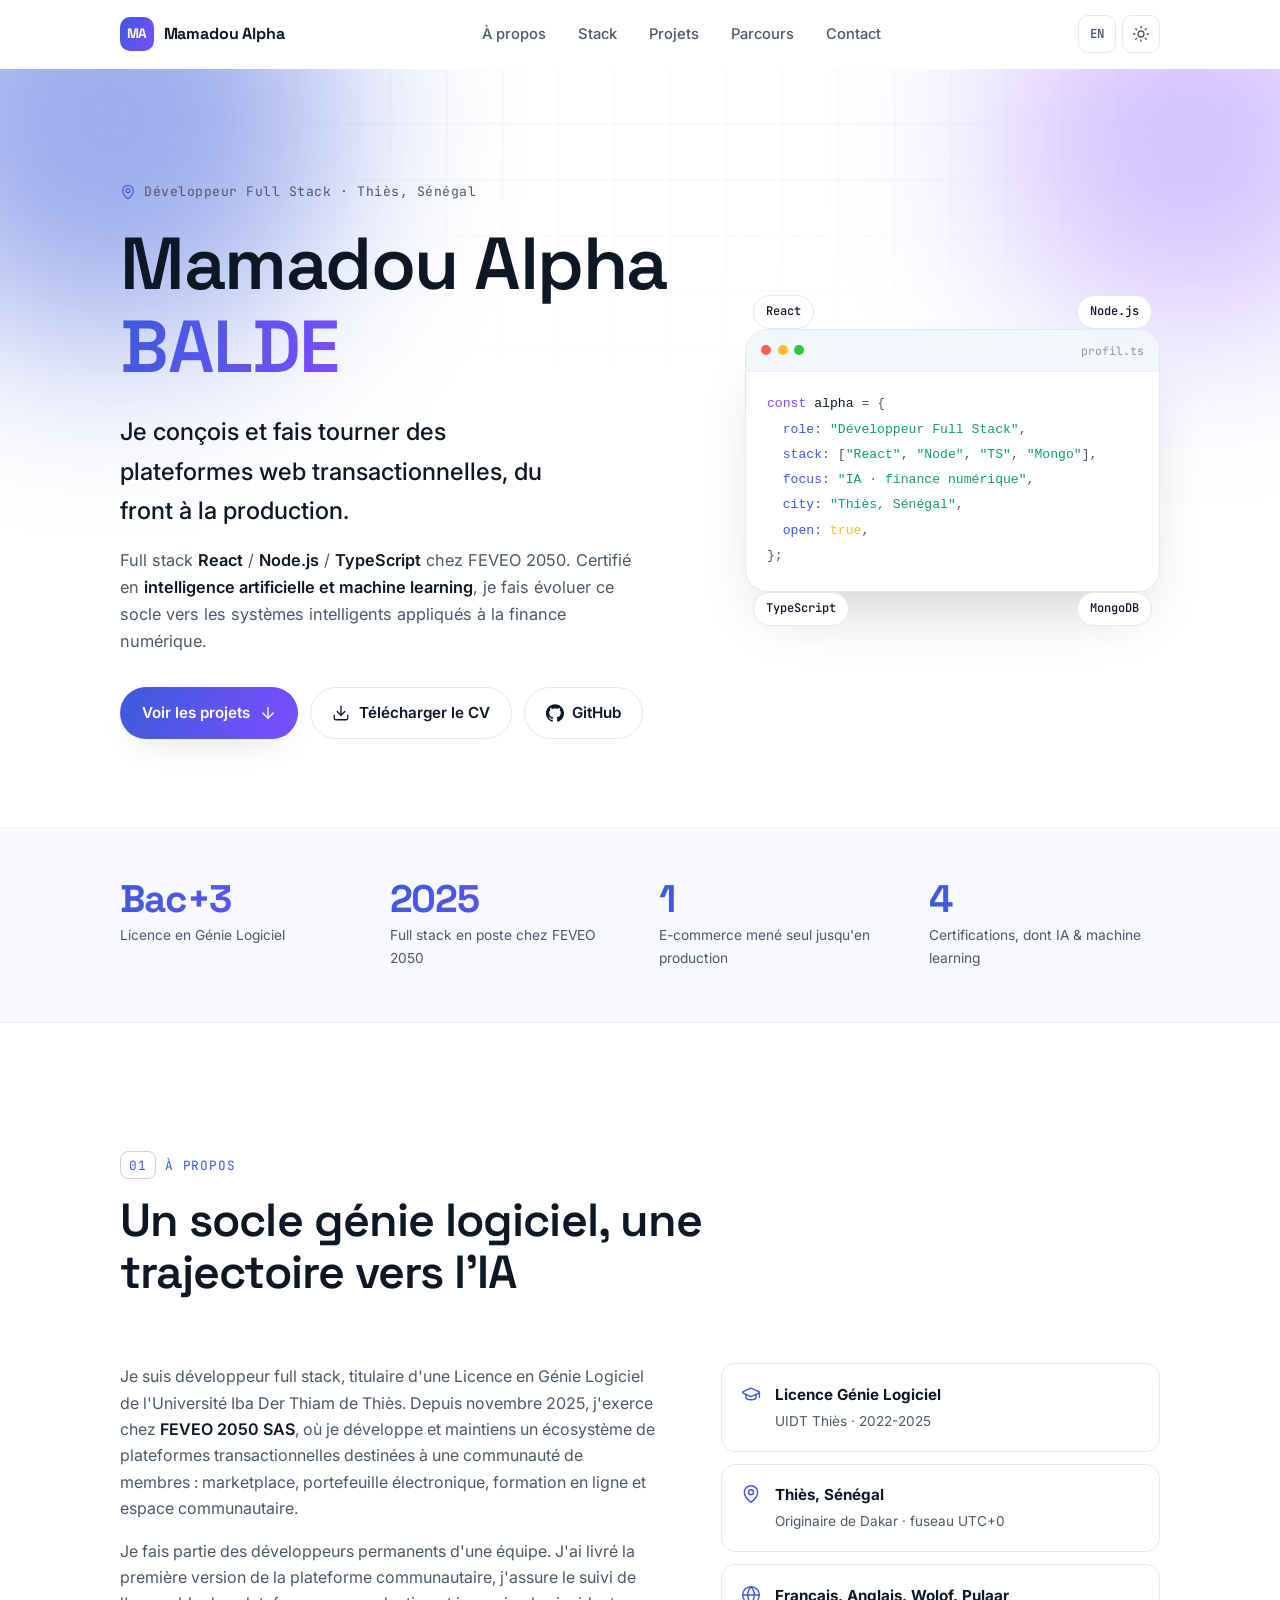
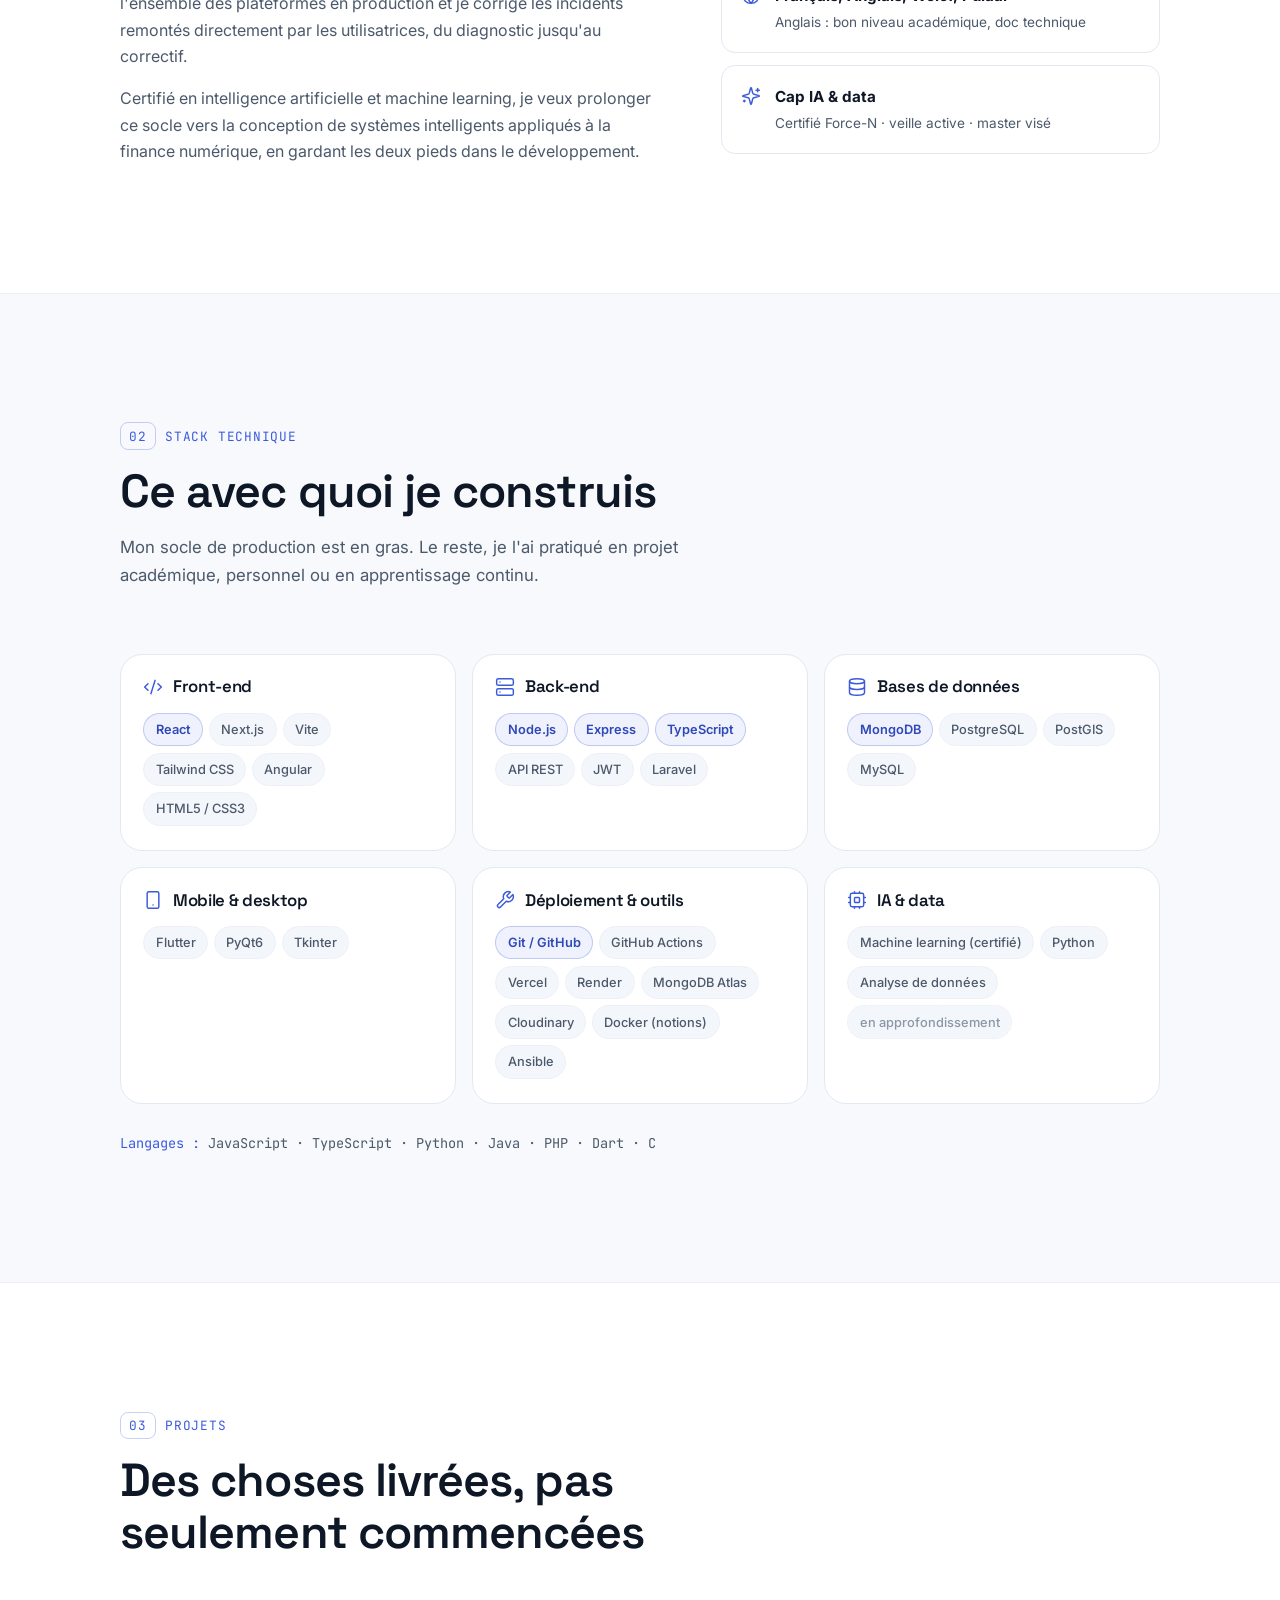
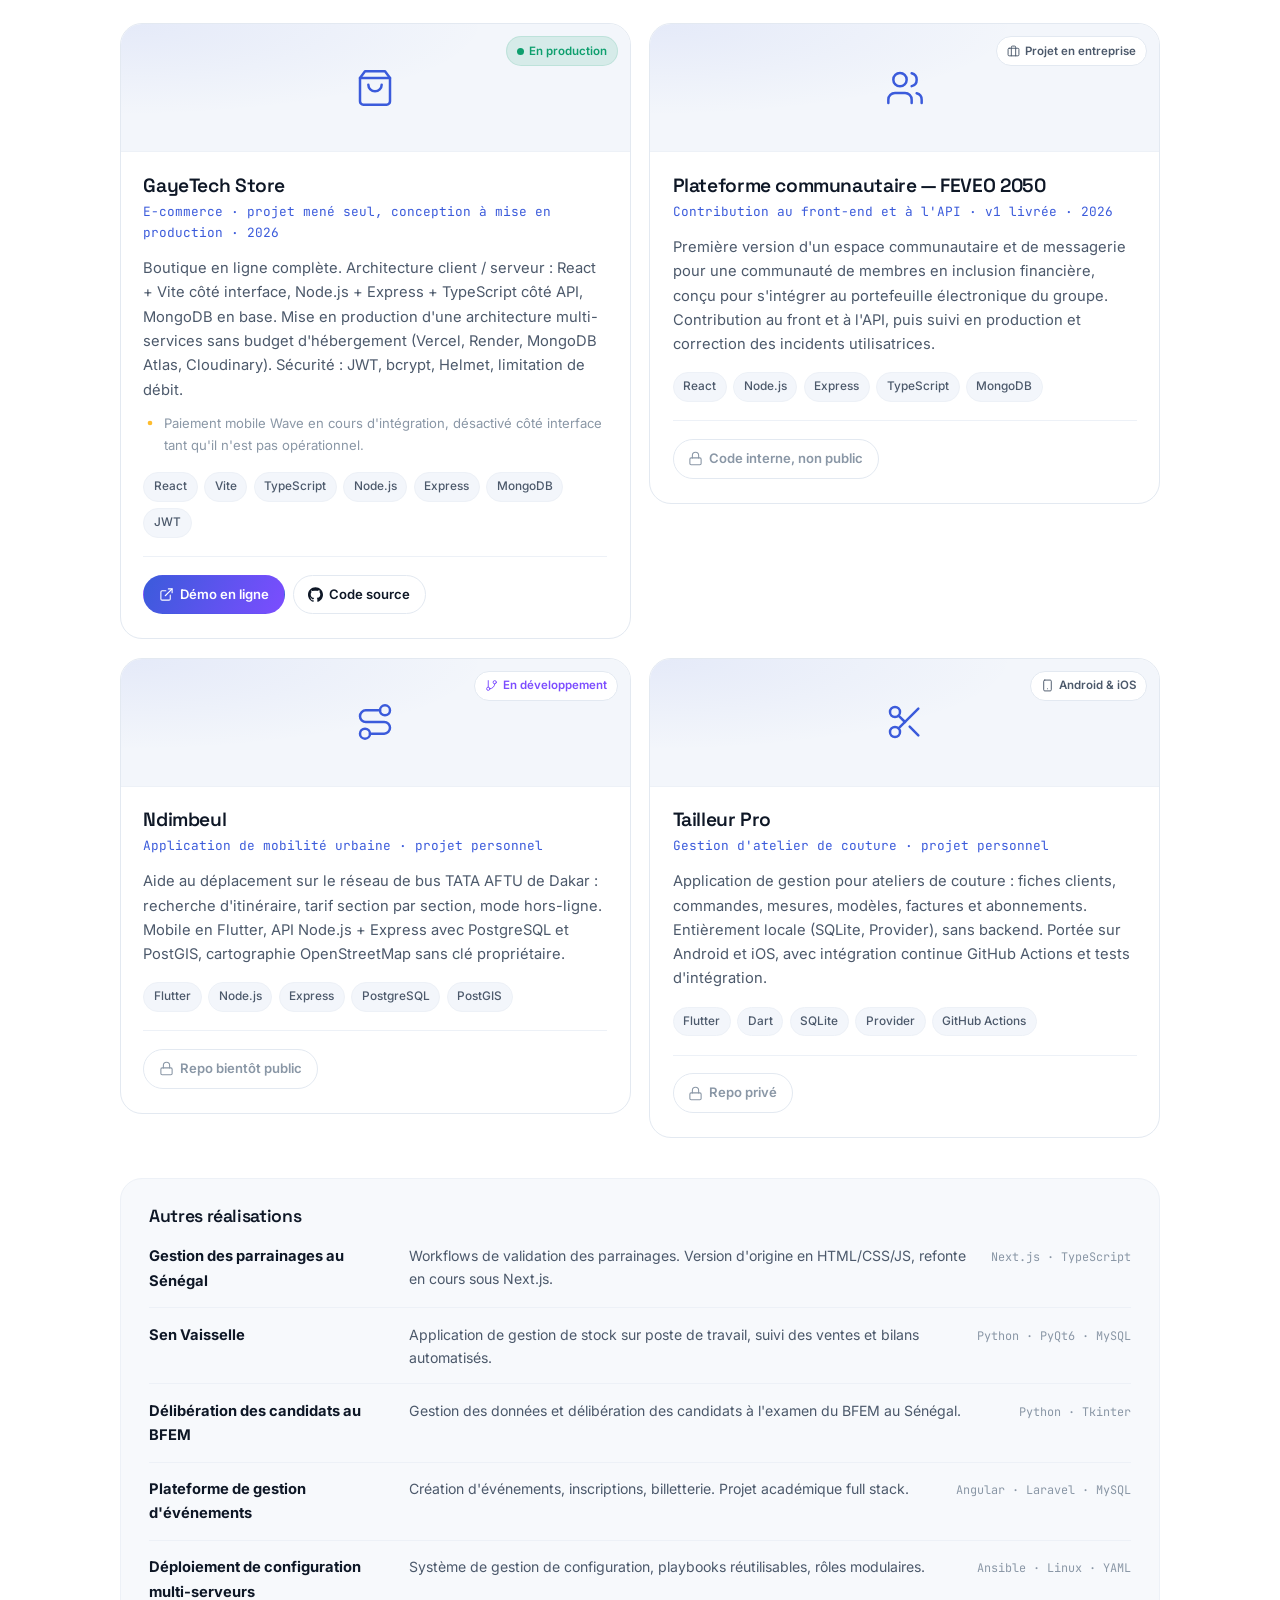
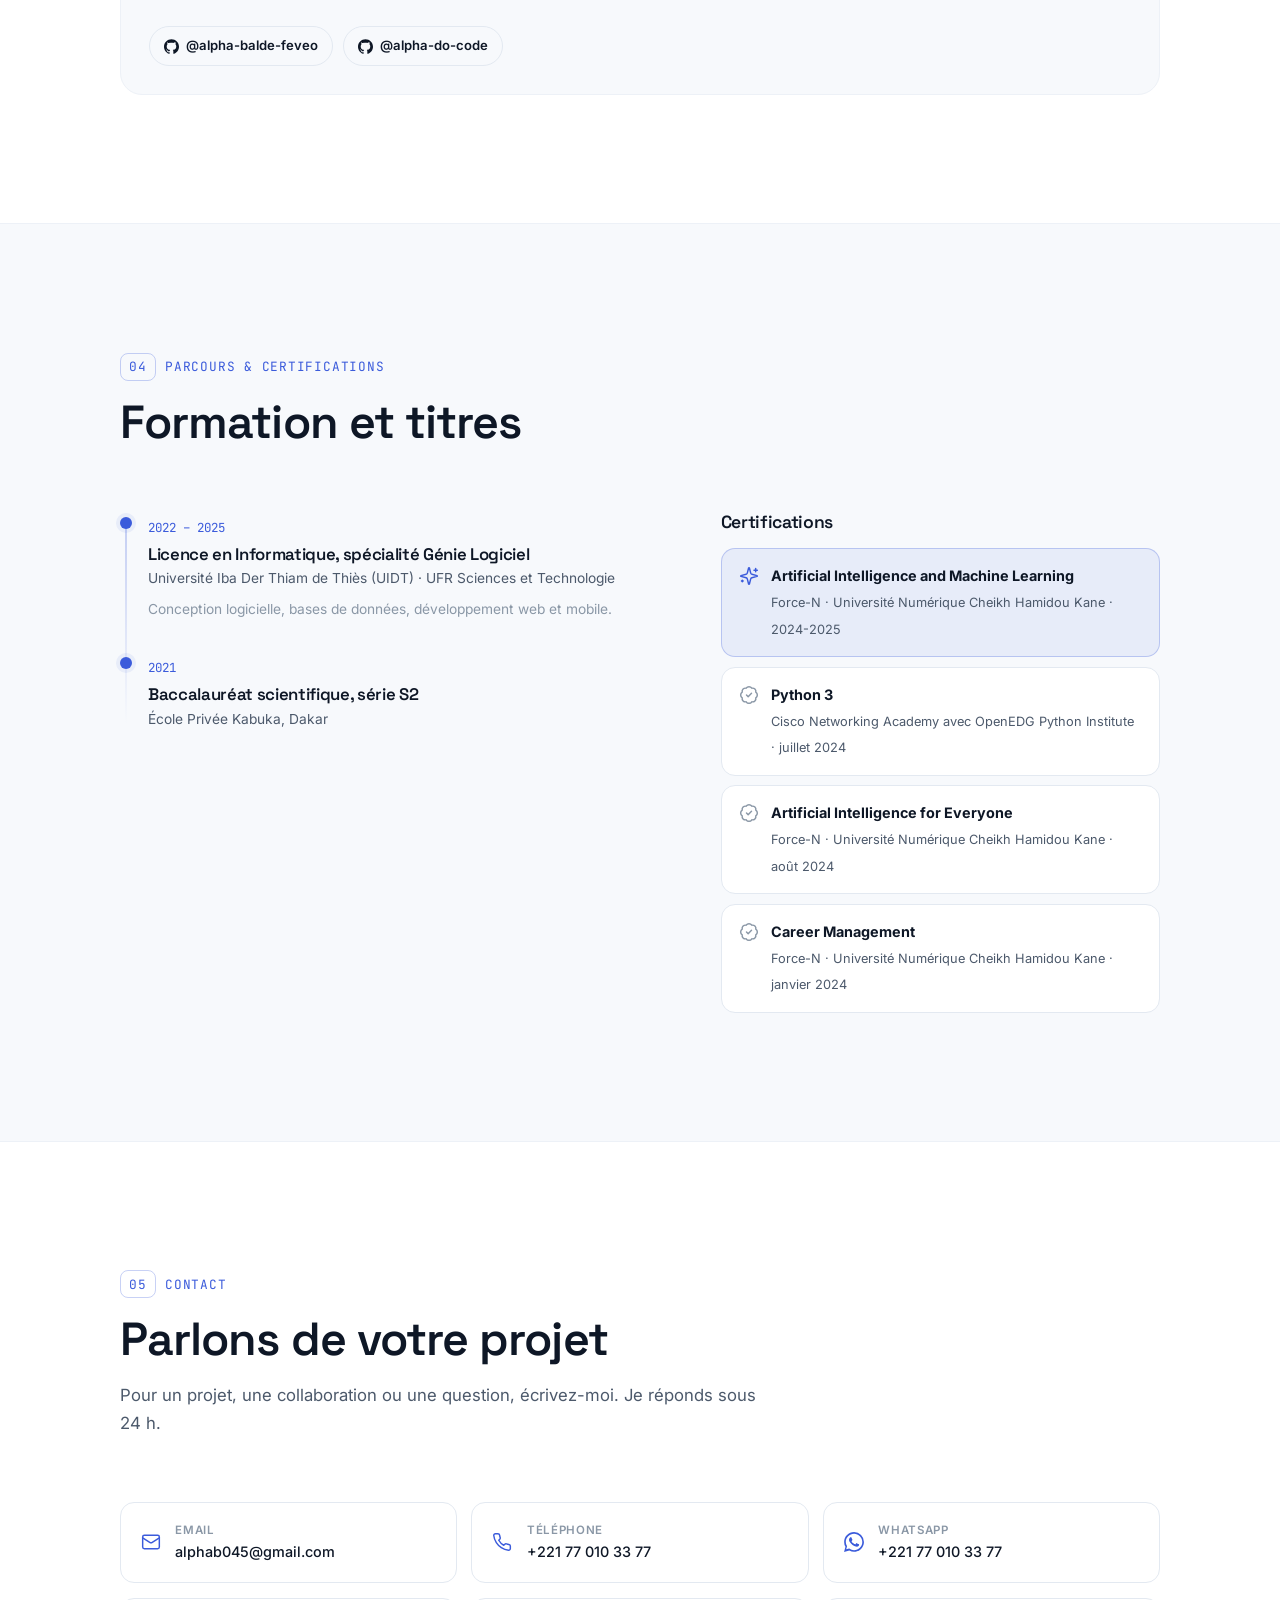
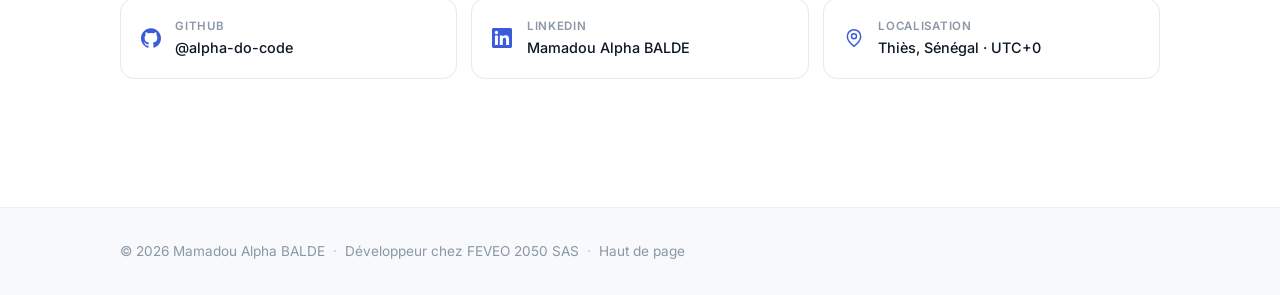
==== commit 1b4935ef: "Contact : retire les mentions de disponibilité Supprime le bloc "Disponible" du contact et le badge " ====
--- a/index.html
+++ b/index.html
@@ -161,11 +161,6 @@
               <span>GitHub</span>
             </a>
           </div>
-
-          <p class="hero-availability reveal">
-            <span class="pulse-dot"></span>
-            <span data-i18n="hero.availability">Disponible pour des missions freelance et des opportunités en CDD</span>
-          </p>
         </div>
 
         <div class="hero-visual reveal" aria-hidden="true">
@@ -618,8 +613,8 @@
           <p class="section-kicker"><span>05</span><span data-i18n="contact.kicker">Contact</span></p>
           <h2 class="section-title" data-i18n="contact.title">Parlons de votre projet</h2>
           <p class="section-desc" data-i18n="contact.desc">
-            Ouvert aux missions freelance, aux opportunités en CDD et aux collaborations
-            techniques. Je réponds sous 24 h.
+            Pour un projet, une collaboration ou une question, écrivez-moi.
+            Je réponds sous 24 h.
           </p>
         </header>
 
@@ -649,13 +644,6 @@
             <div><span class="contact-label" data-i18n="contact.location">Localisation</span><span class="contact-value" data-i18n="contact.location_v">Thiès, Sénégal · UTC+0</span></div>
           </div>
         </div>
-
-        <div class="availability reveal">
-          <span class="pulse-dot"></span>
-          <p data-i18n="contact.availability">
-            <strong>Disponible</strong> pour du télétravail et du présentiel à Thiès ou Dakar.
-          </p>
-        </div>
       </div>
     </section>
 
@@ -666,7 +654,7 @@
     <div class="container footer-inner">
       <span>© <span id="year">2026</span> Mamadou Alpha BALDE</span>
       <span class="footer-sep">·</span>
-      <span data-i18n="footer.built">Developpeur chez FEVEO2050 SAS </span>
+      <span data-i18n="footer.built">Développeur chez FEVEO 2050 SAS</span>
       <span class="footer-sep">·</span>
       <a href="#top" data-i18n="footer.top">Haut de page</a>
     </div>
--- a/styles.css
+++ b/styles.css
@@ -422,15 +422,7 @@
 }
 .hero-sub strong { color: var(--text); font-weight: 600; }
 
-.hero-cta { display: flex; flex-wrap: wrap; gap: 0.75rem; margin-bottom: var(--s-5); }
-
-.hero-availability {
-  display: inline-flex;
-  align-items: center;
-  gap: 0.6rem;
-  font-size: 0.9rem;
-  color: var(--text-soft);
-}
+.hero-cta { display: flex; flex-wrap: wrap; gap: 0.75rem; }
 
 .pulse-dot {
   --d: 9px;
@@ -818,19 +810,6 @@
   font-weight: 500;
   overflow-wrap: anywhere;
 }
-
-.availability {
-  margin-top: 1.6rem;
-  display: flex;
-  align-items: center;
-  gap: 0.75rem;
-  padding: 1rem 1.25rem;
-  border: 1px solid var(--accent-wash);
-  background: var(--accent-wash);
-  border-radius: var(--radius);
-}
-.availability p { font-size: 0.92rem; color: var(--text-soft); }
-.availability strong { color: var(--text); }
 
 /* ---------- 13. FOOTER ---------- */
 
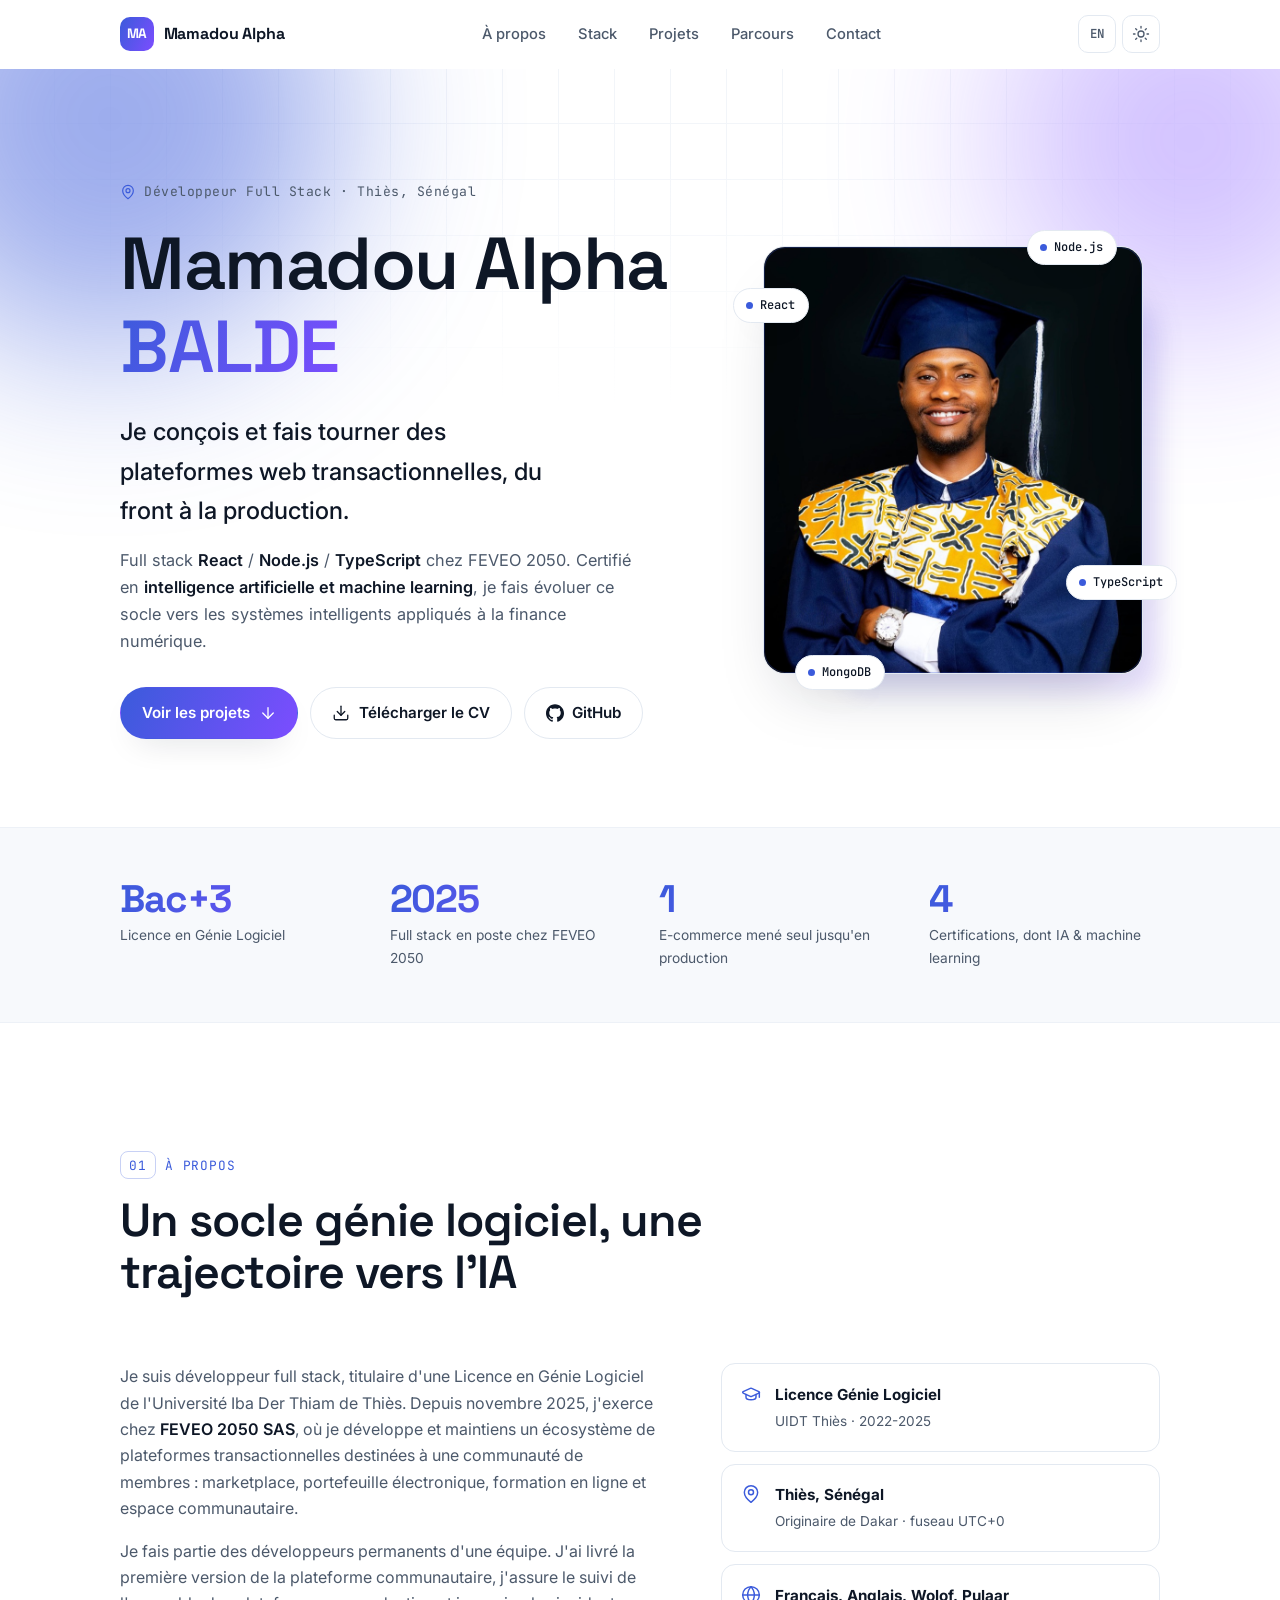
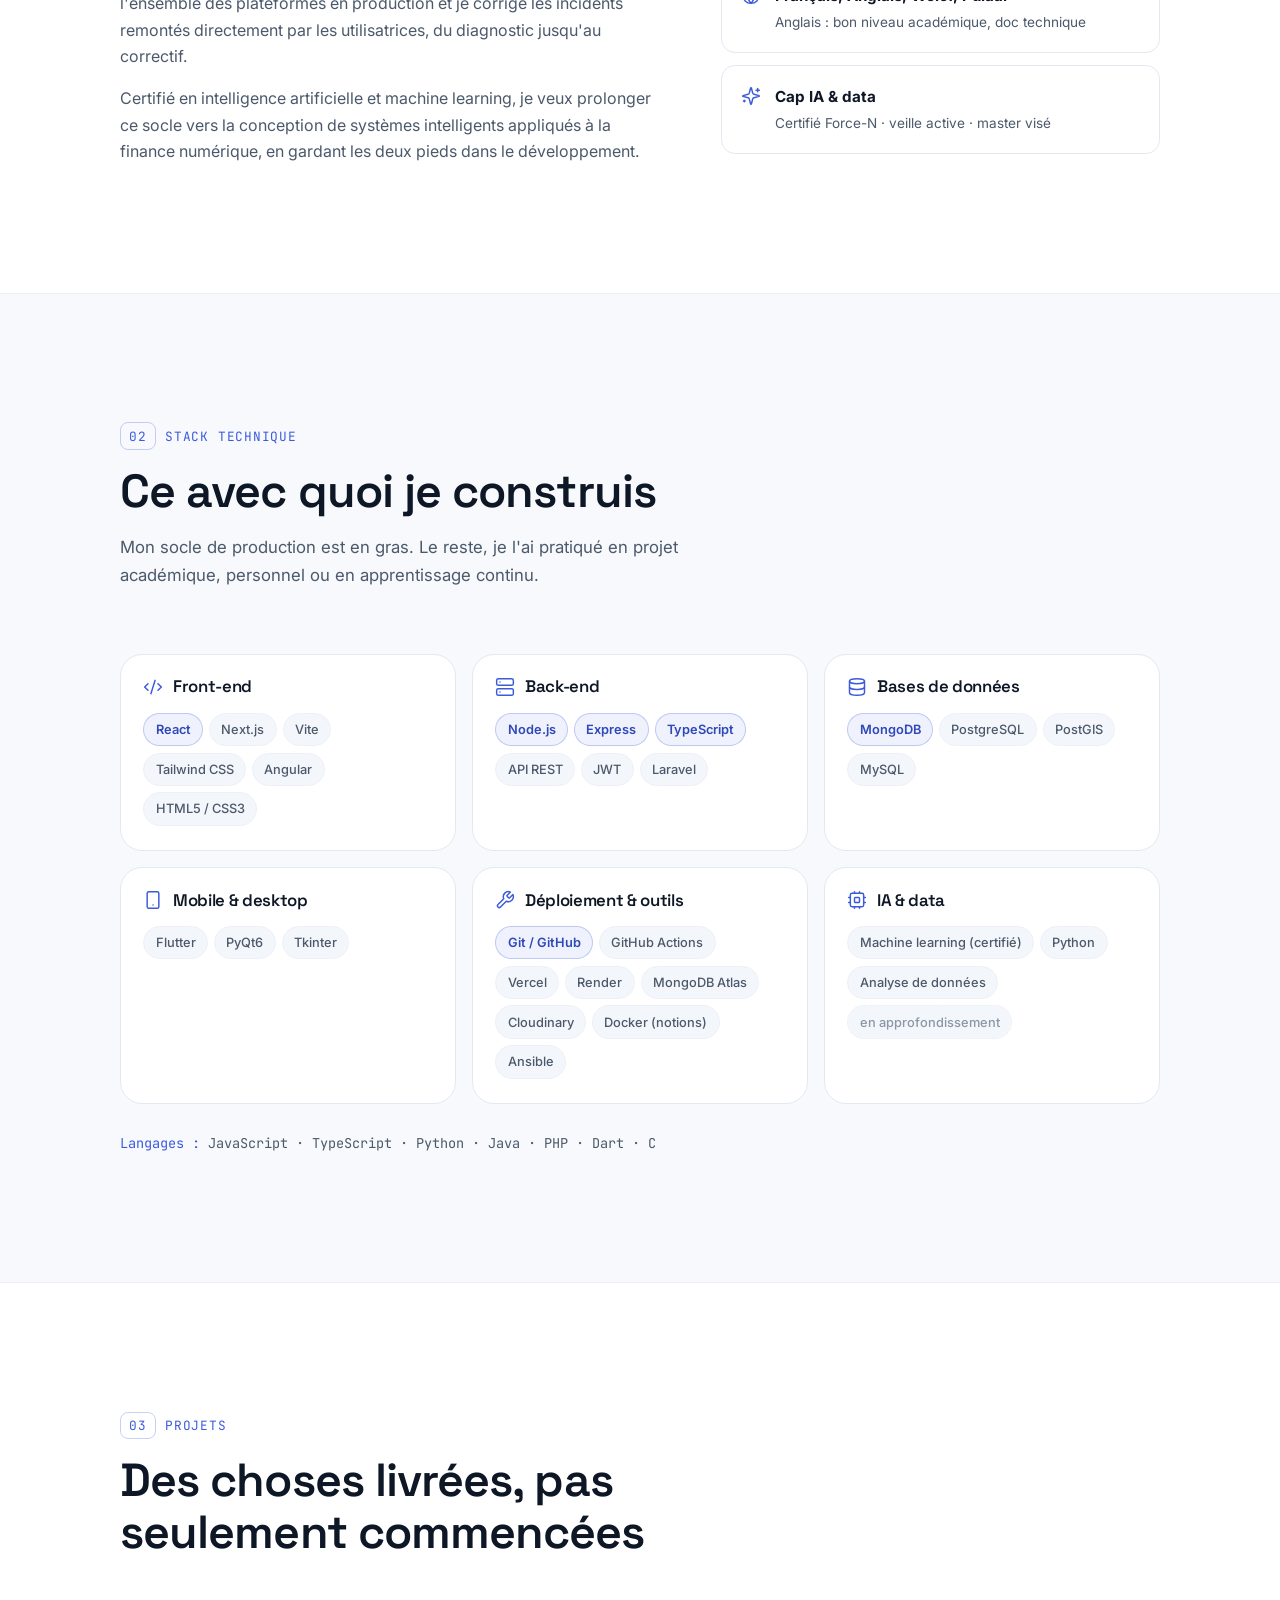
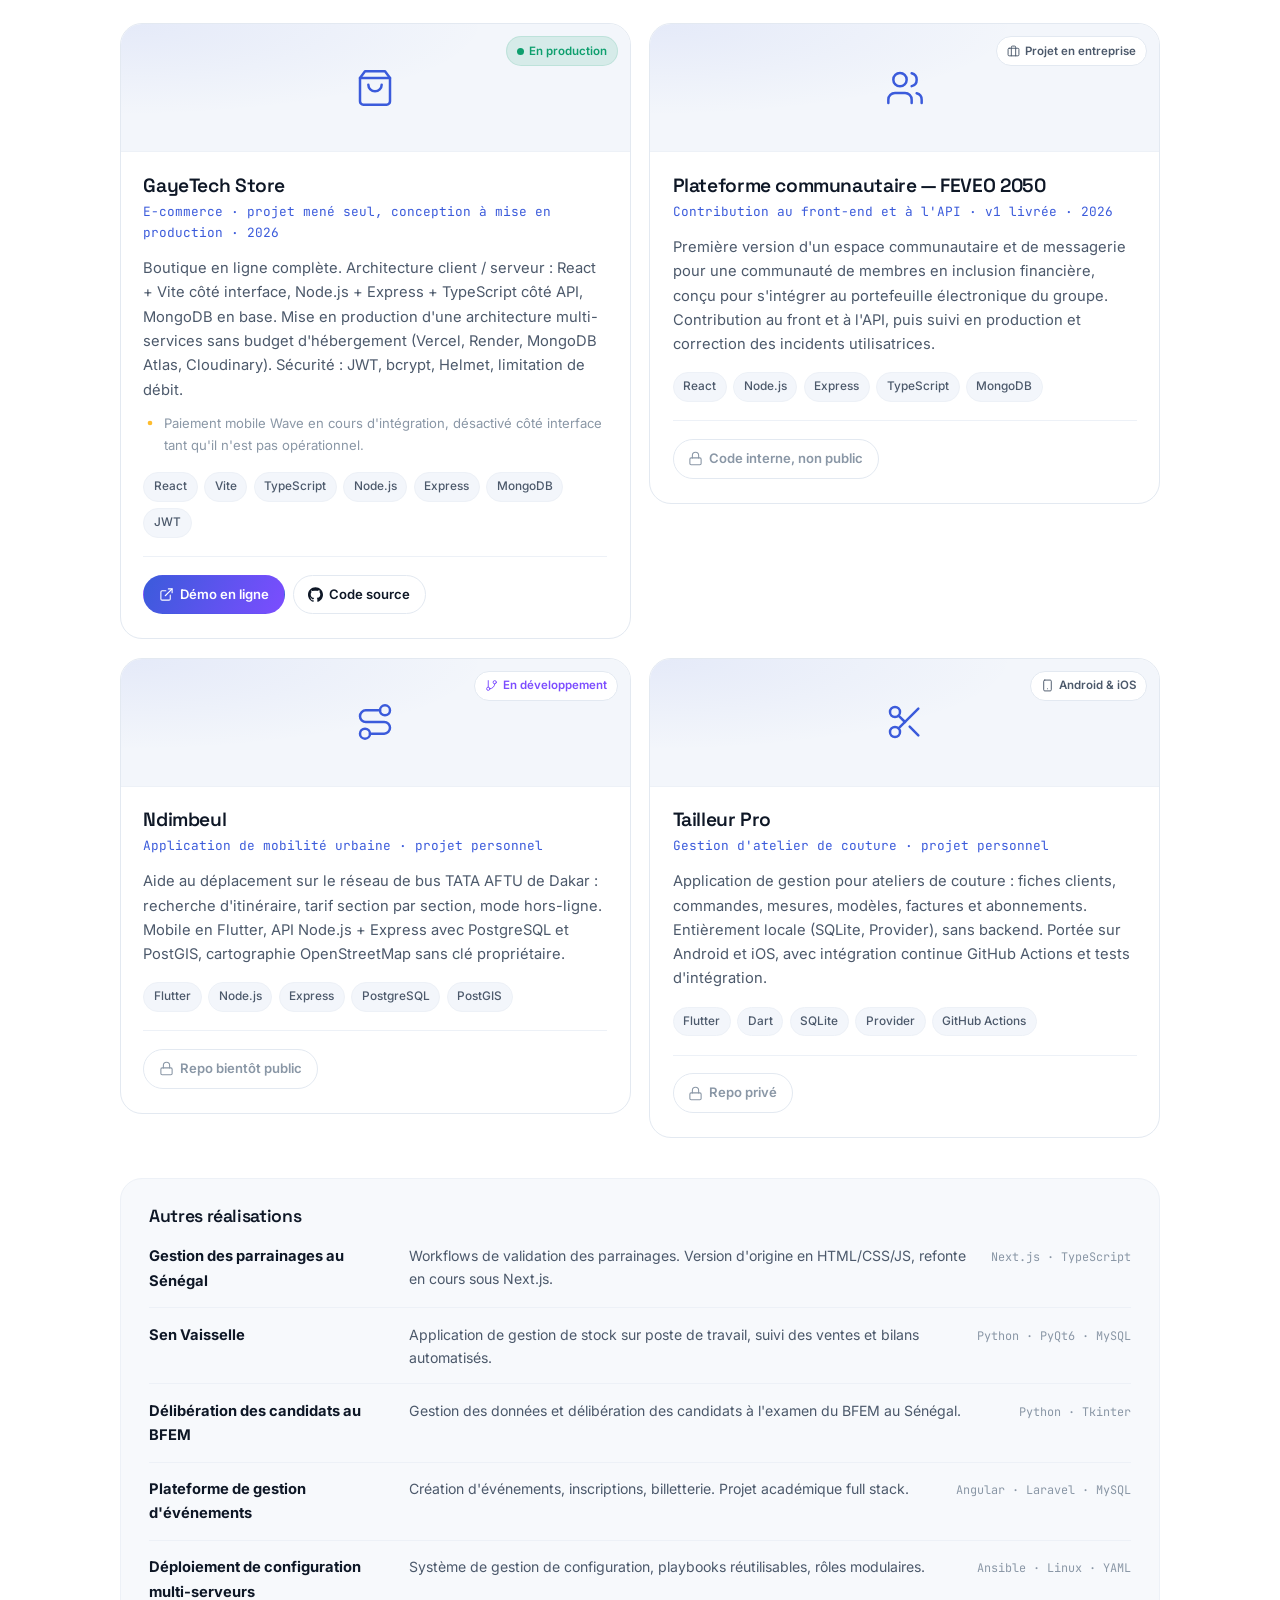
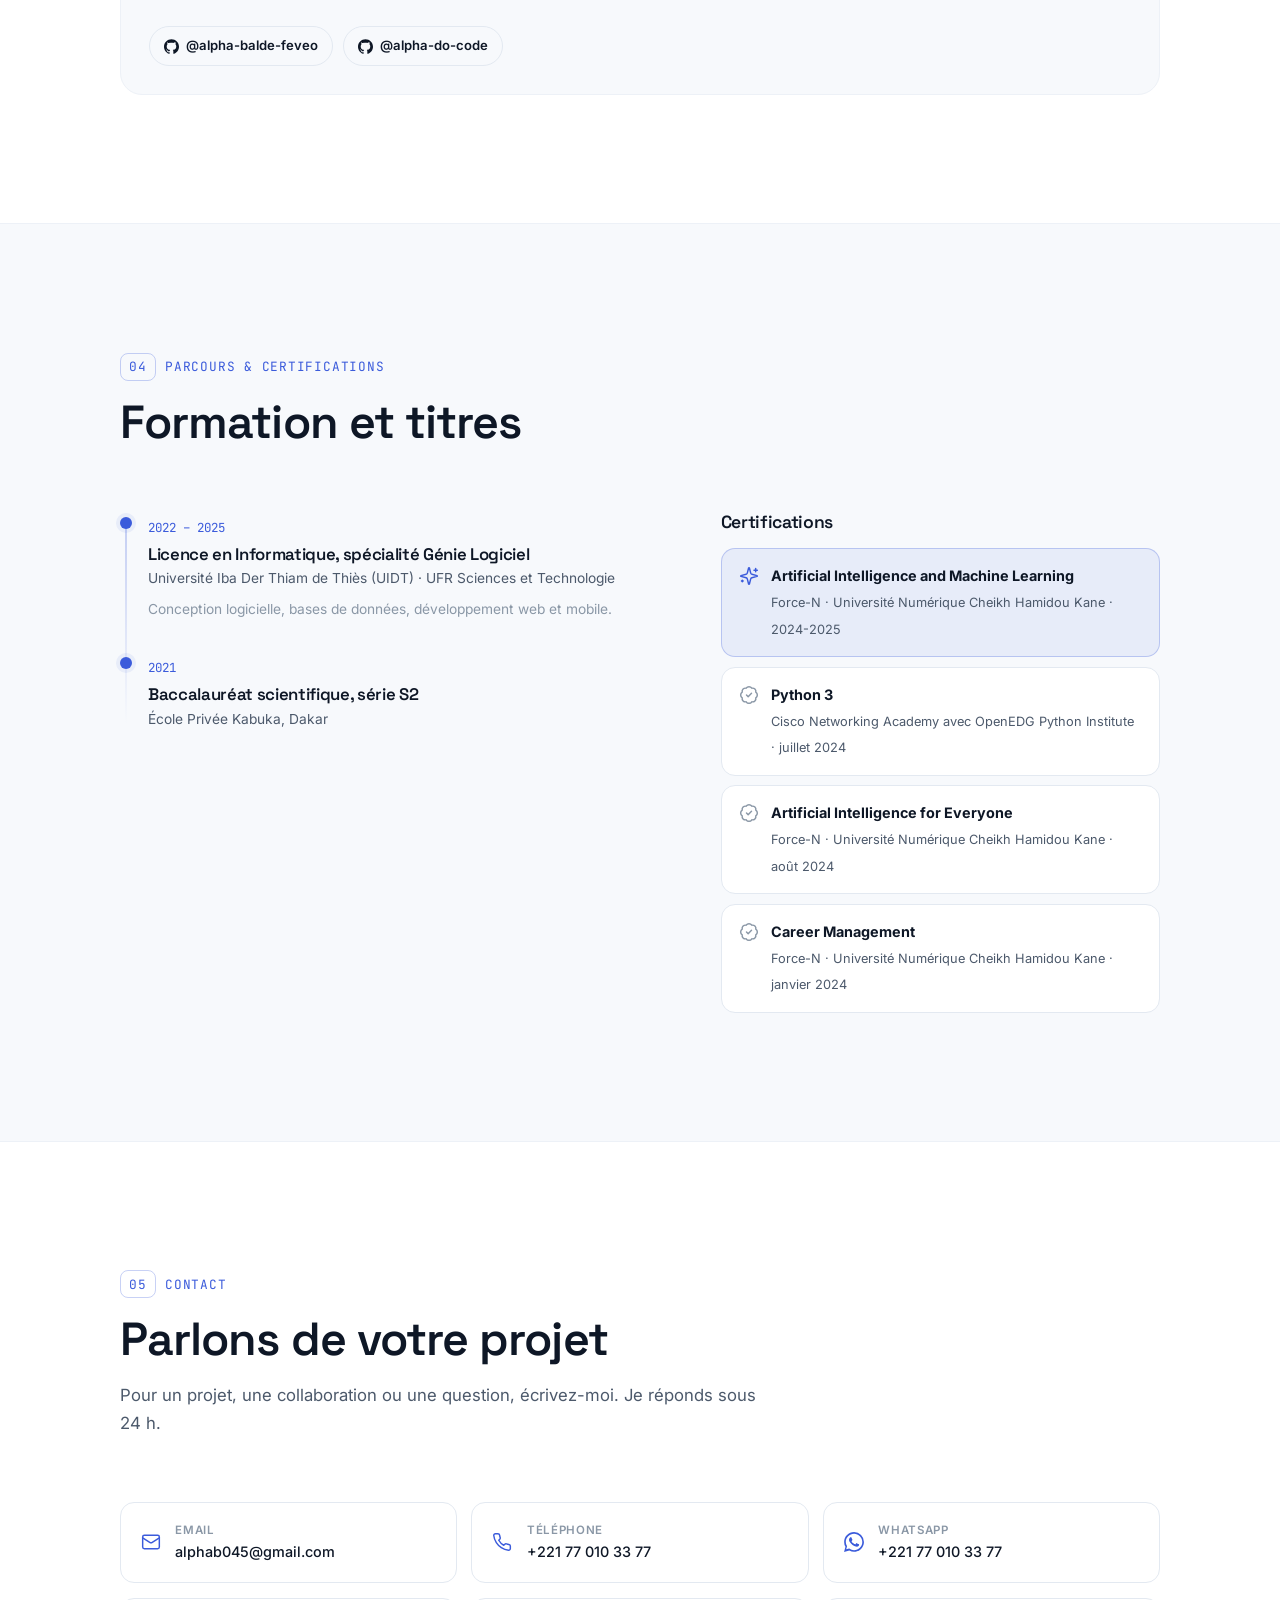
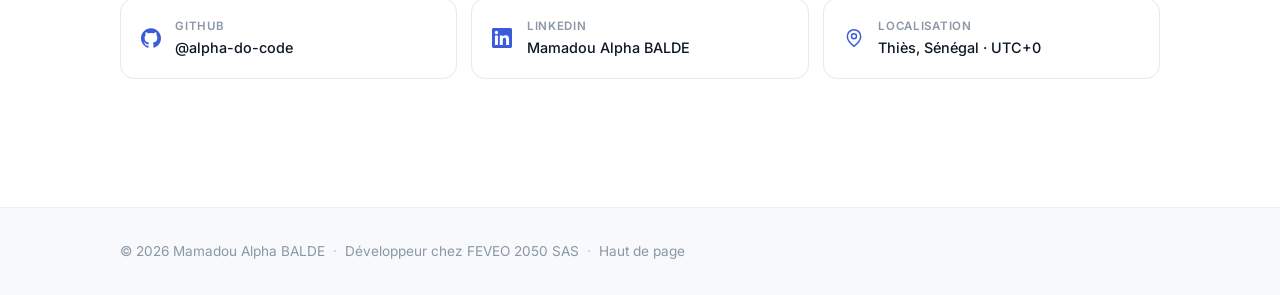
==== commit 340a3db1: "Hero : remplace la carte de code par le portrait Ajoute assets/profile.jpg dans le visuel du hero av" ====
--- a/index.html
+++ b/index.html
@@ -163,19 +163,10 @@
           </div>
         </div>
 
-        <div class="hero-visual reveal" aria-hidden="true">
-          <div class="code-card">
-            <div class="code-card-bar">
-              <span class="dot"></span><span class="dot"></span><span class="dot"></span>
-              <span class="code-card-file">profil.ts</span>
-            </div>
-            <pre class="code-card-body"><code><span class="c-key">const</span> <span class="c-var">alpha</span> = {
-  <span class="c-prop">role</span>: <span class="c-str">"Développeur Full Stack"</span>,
-  <span class="c-prop">stack</span>: [<span class="c-str">"React"</span>, <span class="c-str">"Node"</span>, <span class="c-str">"TS"</span>, <span class="c-str">"Mongo"</span>],
-  <span class="c-prop">focus</span>: <span class="c-str">"IA · finance numérique"</span>,
-  <span class="c-prop">city</span>: <span class="c-str">"Thiès, Sénégal"</span>,
-  <span class="c-prop">open</span>: <span class="c-bool">true</span>,
-};</code></pre>
+        <div class="hero-visual reveal">
+          <div class="hero-photo">
+            <img src="assets/profile.jpg" width="820" height="923"
+                 alt="Portrait de Mamadou Alpha BALDE" fetchpriority="high">
           </div>
           <div class="float-chip chip-1">React</div>
           <div class="float-chip chip-2">Node.js</div>
--- a/styles.css
+++ b/styles.css
@@ -440,58 +440,57 @@
   100% { box-shadow: 0 0 0 0 transparent; }
 }
 
-/* hero visual : carte de code */
-.hero-visual { position: relative; }
-.code-card {
+/* hero visual : portrait */
+.hero-visual {
+  position: relative;
+  width: 100%;
+  max-width: 380px;
+  justify-self: center;
+}
+
+.hero-photo {
   position: relative;
   z-index: 2;
-  max-width: 100%;
   border-radius: var(--radius-lg);
-  border: 1px solid var(--border);
-  background: var(--surface);
+  overflow: hidden;
+  border: 1px solid var(--border);
+  background: var(--surface-2);
   box-shadow: var(--shadow-lg);
-  overflow: hidden;
-}
-.code-card-bar {
-  display: flex;
-  align-items: center;
-  gap: 0.4rem;
-  padding: 0.7rem 0.95rem;
-  border-bottom: 1px solid var(--border-soft);
-  background: var(--surface-2);
-}
-.code-card-bar .dot { width: 10px; height: 10px; border-radius: 50%; background: var(--border); }
-.code-card-bar .dot:nth-child(1) { background: #ff5f57; }
-.code-card-bar .dot:nth-child(2) { background: #febc2e; }
-.code-card-bar .dot:nth-child(3) { background: #28c840; }
-.code-card-file {
-  margin-left: auto;
-  font-family: var(--font-mono);
-  font-size: 0.72rem;
-  color: var(--text-faint);
-}
-.code-card-body {
-  margin: 0;
-  padding: 1.2rem 1.3rem 1.4rem;
-  font-family: var(--font-mono);
-  font-size: clamp(0.72rem, 2.4vw, 0.82rem);
-  line-height: 1.85;
-  overflow-x: auto;
-  -webkit-overflow-scrolling: touch;
-  color: var(--text-soft);
-}
-.code-card-body code { white-space: pre; }
-.c-key  { color: var(--brand-2); }
-.c-var  { color: var(--text); }
-.c-prop { color: var(--brand); }
-.c-str  { color: var(--accent); }
-.c-bool { color: #febc2e; }
+}
+.hero-photo img {
+  display: block;
+  width: 100%;
+  height: auto;
+}
+/* liseré dégradé interne */
+.hero-photo::after {
+  content: "";
+  position: absolute;
+  inset: 0;
+  border-radius: inherit;
+  box-shadow: inset 0 0 0 1px var(--brand-line);
+  pointer-events: none;
+}
+/* halo dégradé décalé derrière la photo */
+.hero-visual::before {
+  content: "";
+  position: absolute;
+  z-index: 1;
+  inset: 14% -16px -18px 22%;
+  border-radius: var(--radius-lg);
+  background: var(--grad);
+  opacity: 0.16;
+  filter: blur(12px);
+}
 
 .float-chip {
   position: absolute;
   z-index: 3;
   pointer-events: none;
-  padding: 0.38rem 0.75rem;
+  display: inline-flex;
+  align-items: center;
+  gap: 0.4rem;
+  padding: 0.4rem 0.8rem;
   border-radius: var(--radius-pill);
   background: var(--surface);
   border: 1px solid var(--border);
@@ -502,10 +501,18 @@
   color: var(--text);
   animation: floaty 6s ease-in-out infinite;
 }
-.chip-1 { top: -34px; left: 8px; animation-delay: 0s; }
-.chip-2 { top: -34px; right: 8px; animation-delay: 1.4s; }
-.chip-3 { bottom: -34px; left: 8px; animation-delay: 0.7s; }
-.chip-4 { bottom: -34px; right: 8px; animation-delay: 2.1s; }
+.float-chip::before {
+  content: "";
+  width: 7px;
+  height: 7px;
+  border-radius: 50%;
+  background: var(--brand);
+  flex-shrink: 0;
+}
+.chip-1 { top: 42px;    left: -30px;   animation-delay: 0s; }
+.chip-2 { top: -16px;   right: 26px;   animation-delay: 1.4s; }
+.chip-3 { bottom: 74px; right: -34px;  animation-delay: 0.7s; }
+.chip-4 { bottom: -16px; left: 32px;   animation-delay: 2.1s; }
 @keyframes floaty {
   0%, 100% { transform: translateY(0); }
   50%      { transform: translateY(-9px); }
@@ -848,7 +855,8 @@
 
 @media (max-width: 940px) {
   .hero-inner { grid-template-columns: 1fr; }
-  .hero-visual { max-width: 460px; margin-inline: auto; width: 100%; }
+  .hero-visual { max-width: 320px; margin-inline: auto; }
+  .hero-visual::before { display: none; }
   .float-chip { display: none; }
   .about-grid,
   .path-grid { grid-template-columns: 1fr; }
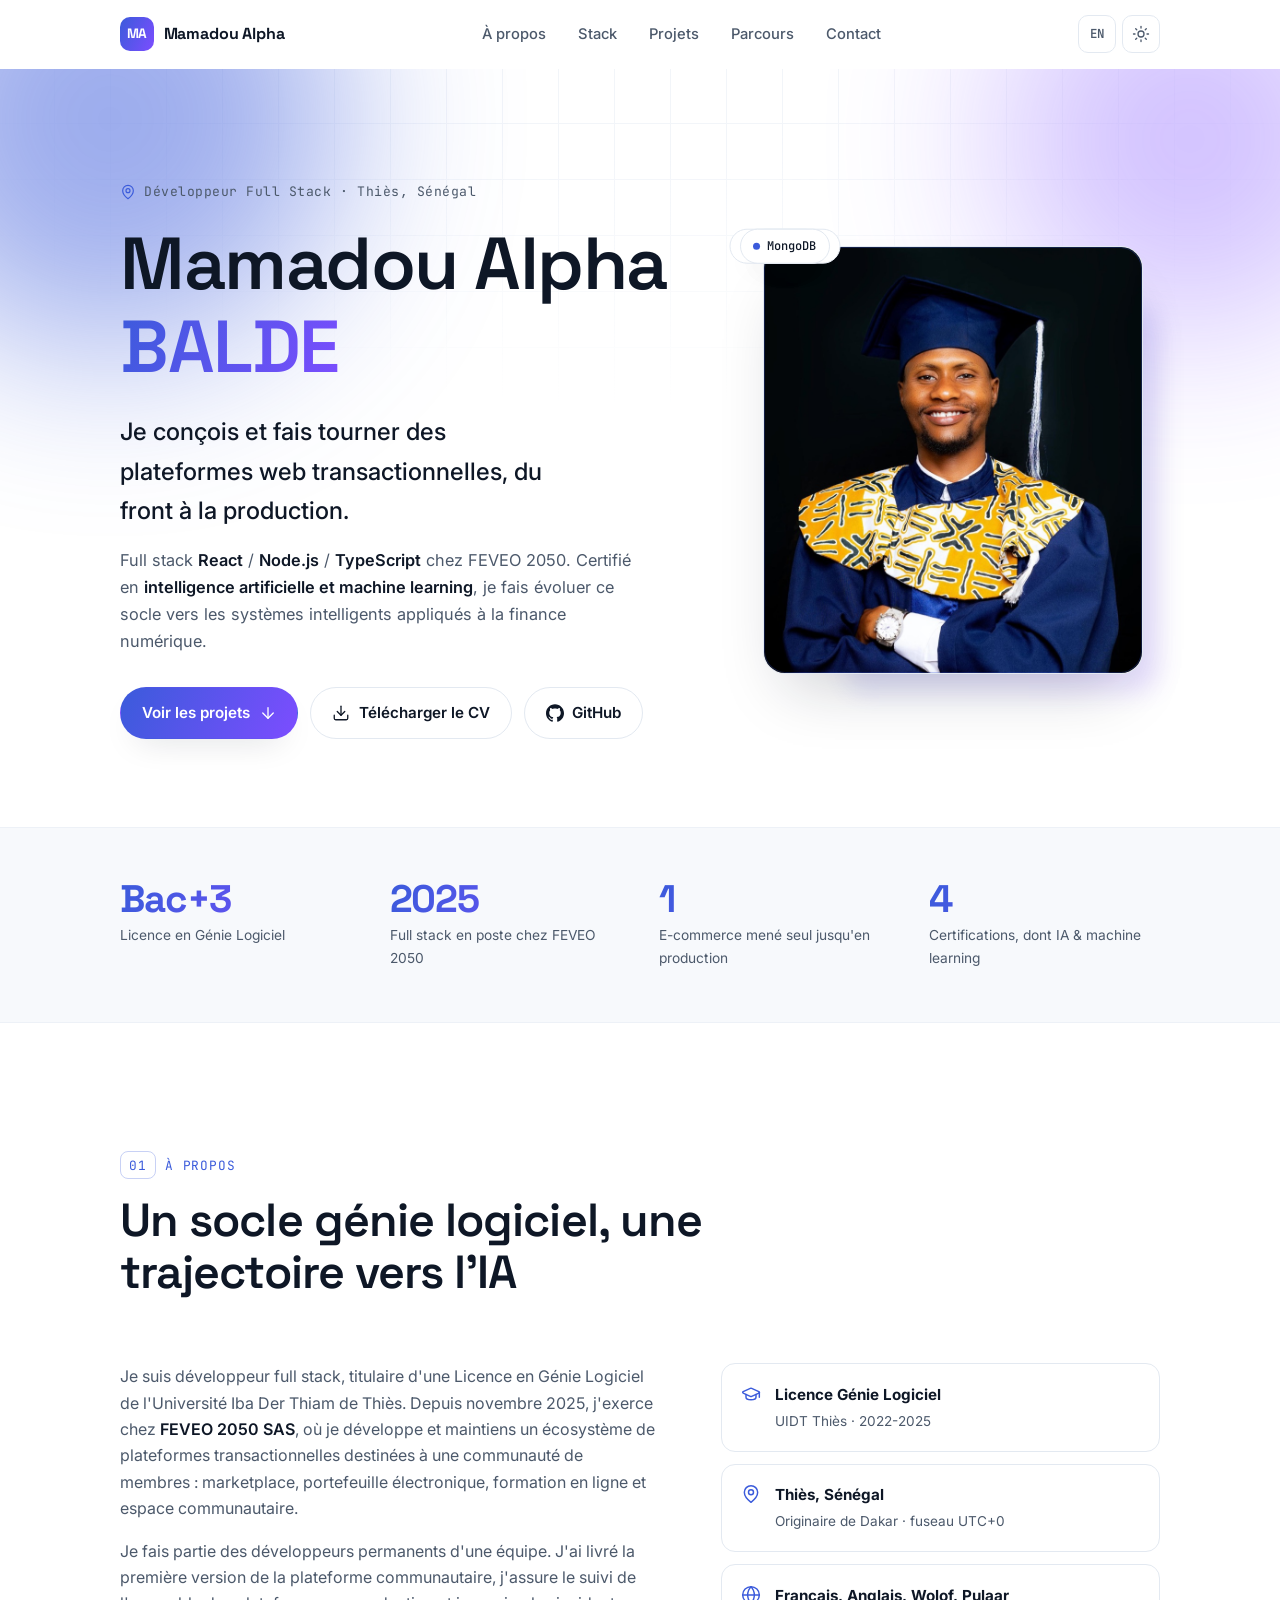
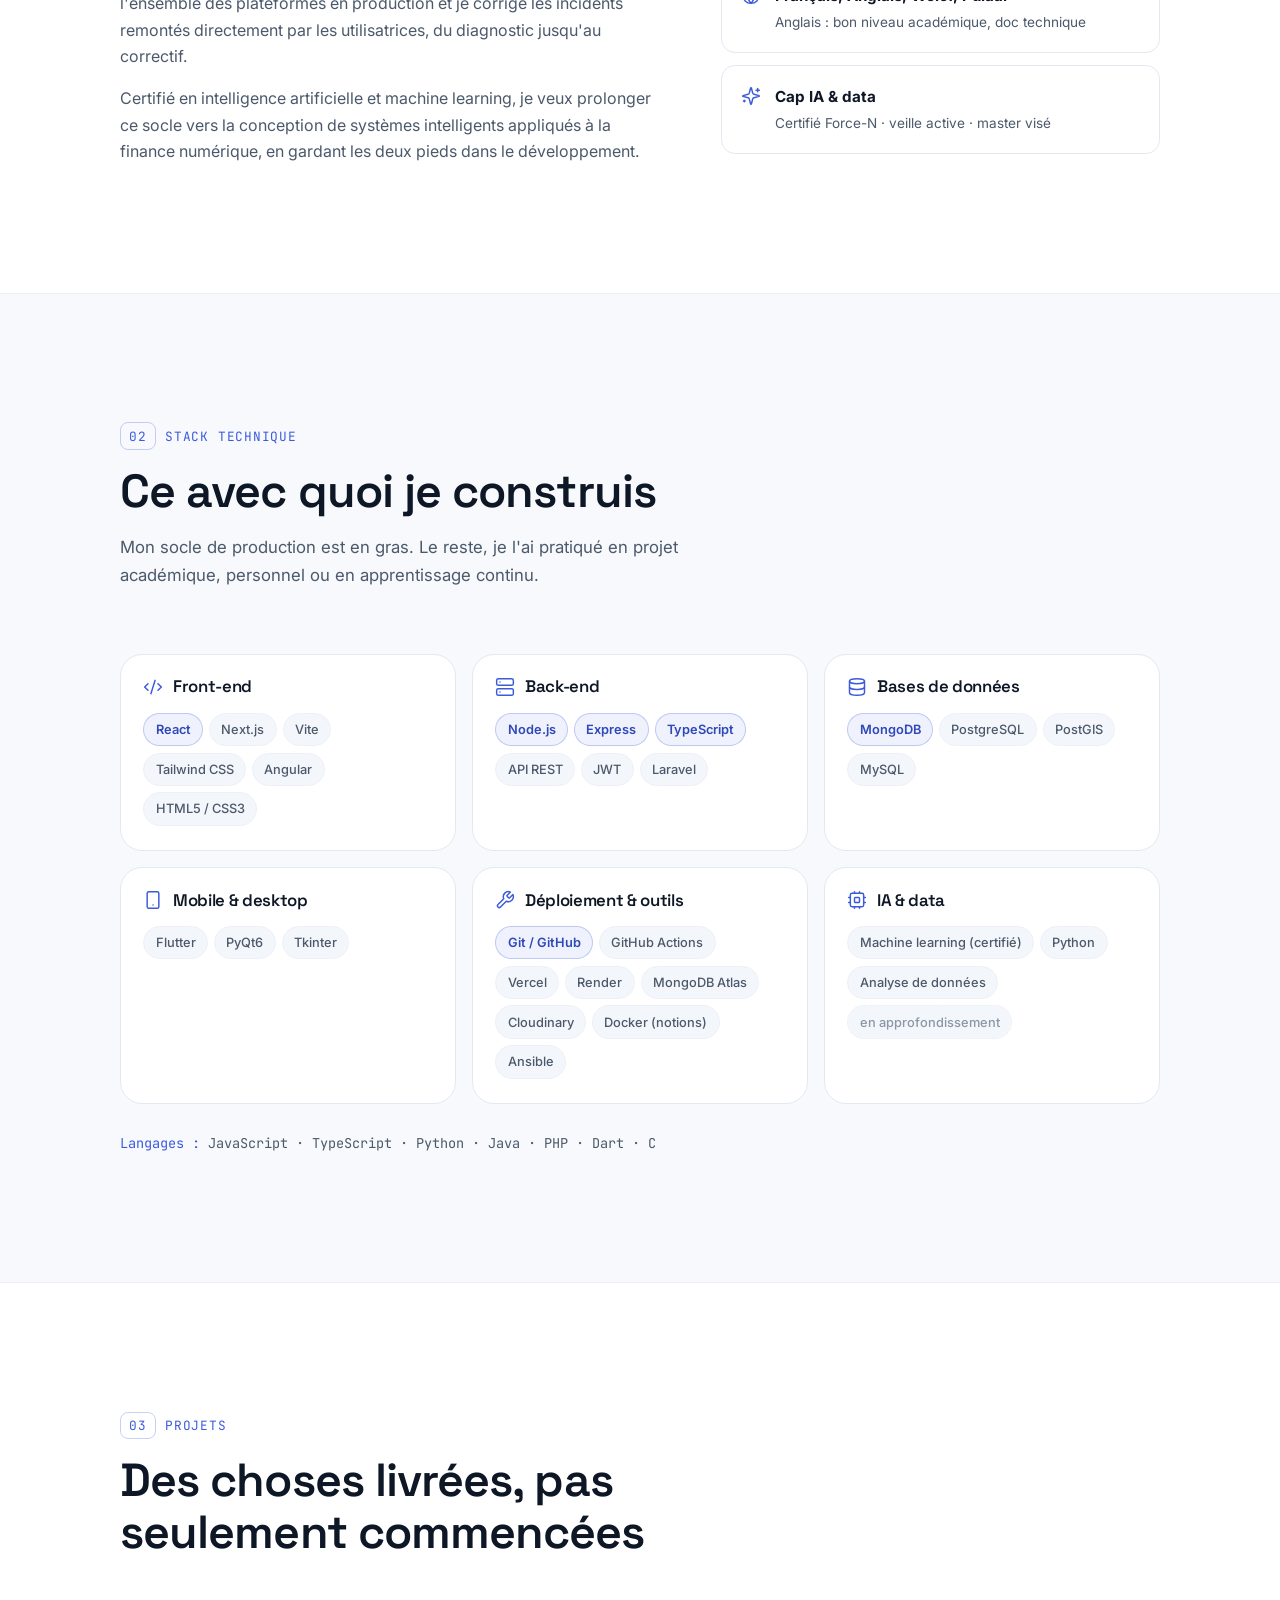
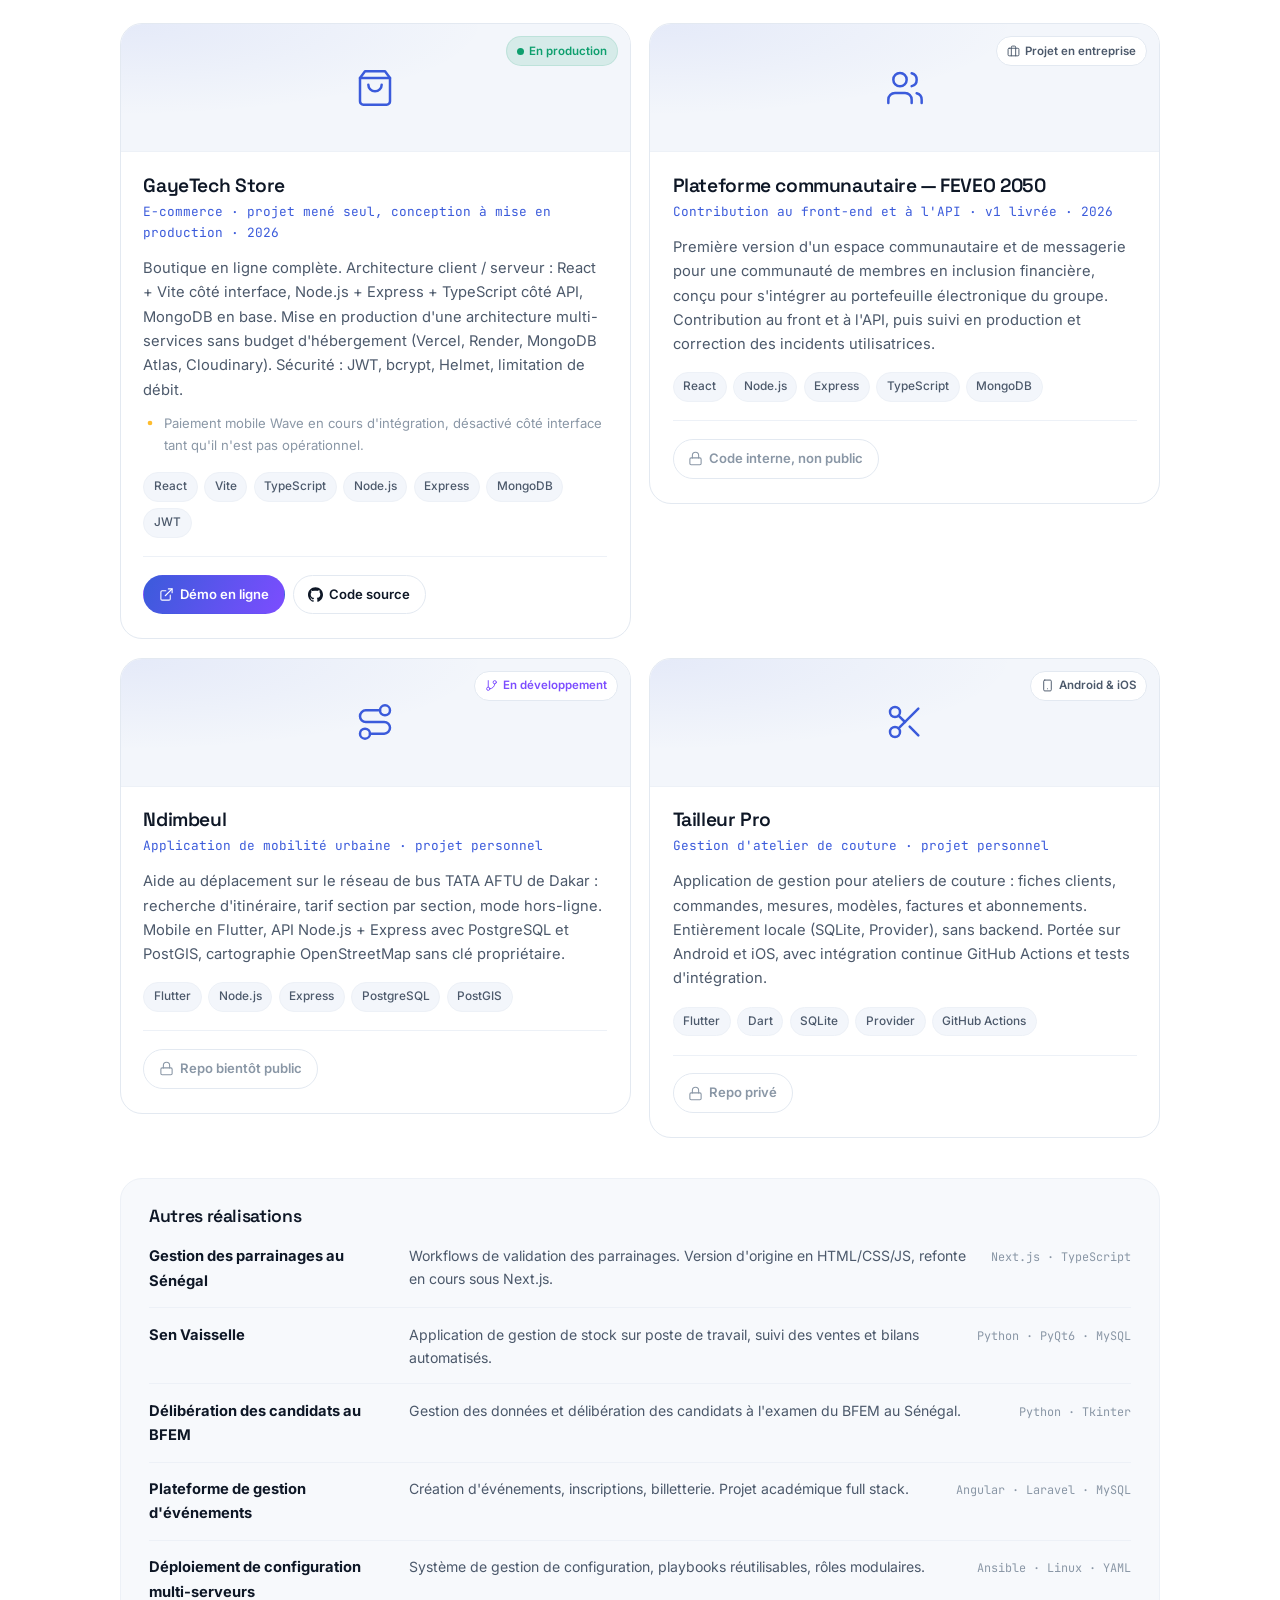
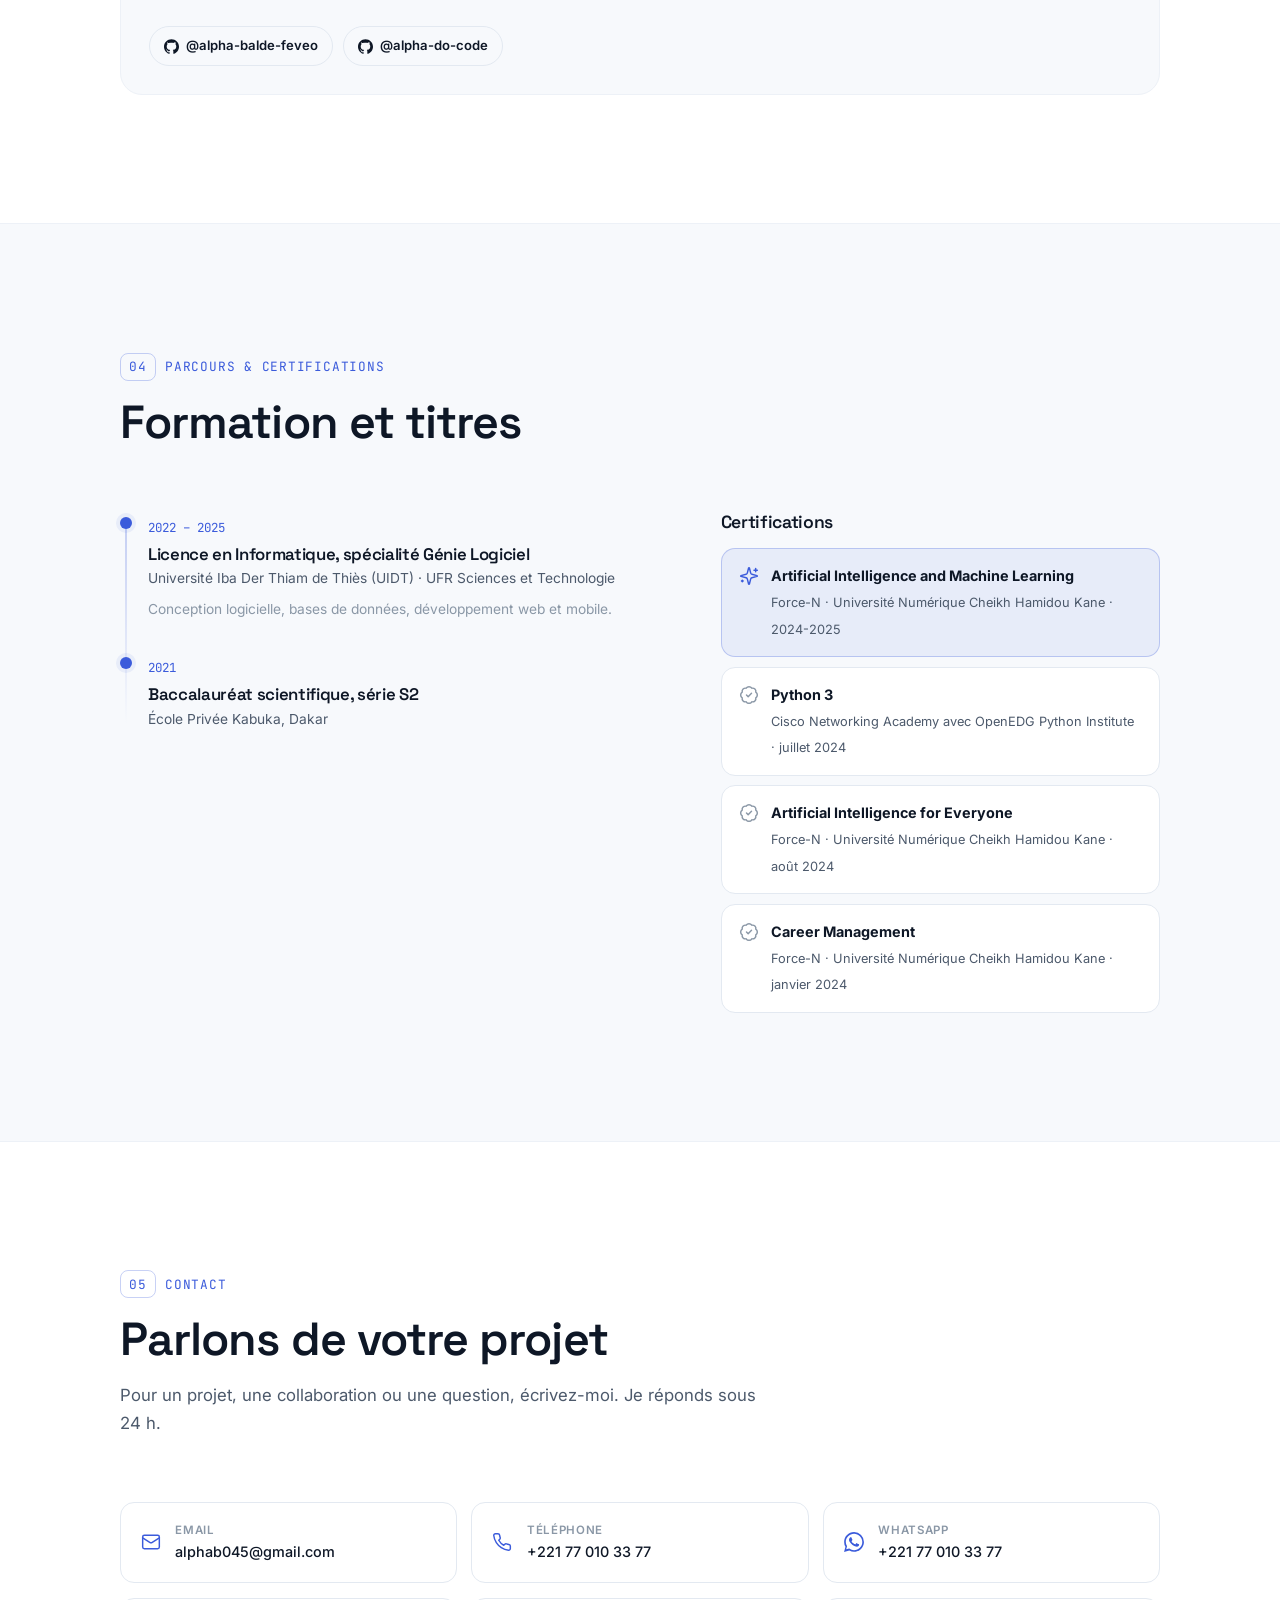
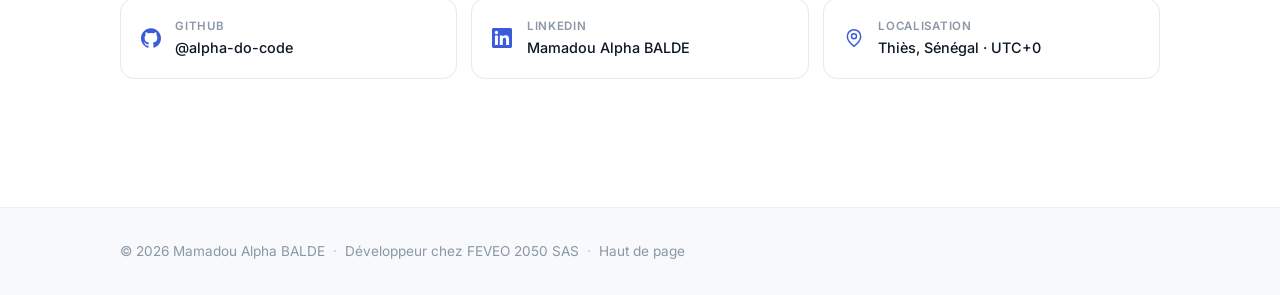
==== commit 7692cc2e: "Hero : les competences orbitent le long du cadre de la photo Les puces React / Node.js / TypeScript " ====
--- a/index.html
+++ b/index.html
@@ -168,10 +168,12 @@
             <img src="assets/profile.jpg" width="820" height="923"
                  alt="Portrait de Mamadou Alpha BALDE" fetchpriority="high">
           </div>
-          <div class="float-chip chip-1">React</div>
-          <div class="float-chip chip-2">Node.js</div>
-          <div class="float-chip chip-3">TypeScript</div>
-          <div class="float-chip chip-4">MongoDB</div>
+          <div class="hero-orbit">
+            <span class="float-chip chip-1">React</span>
+            <span class="float-chip chip-2">Node.js</span>
+            <span class="float-chip chip-3">TypeScript</span>
+            <span class="float-chip chip-4">MongoDB</span>
+          </div>
         </div>
       </div>
     </section>
--- a/styles.css
+++ b/styles.css
@@ -483,10 +483,17 @@
   filter: blur(12px);
 }
 
+/* piste d'orbite : reprend exactement la boite et l'arrondi de la photo */
+.hero-orbit {
+  position: absolute;
+  inset: 0;
+  z-index: 3;
+  border-radius: var(--radius-lg);
+  pointer-events: none;
+}
+
 .float-chip {
   position: absolute;
-  z-index: 3;
-  pointer-events: none;
   display: inline-flex;
   align-items: center;
   gap: 0.4rem;
@@ -509,6 +516,7 @@
   background: var(--brand);
   flex-shrink: 0;
 }
+/* positions fixes : socle, et repli si offset-path n'est pas supporte */
 .chip-1 { top: 42px;    left: -30px;   animation-delay: 0s; }
 .chip-2 { top: -16px;   right: 26px;   animation-delay: 1.4s; }
 .chip-3 { bottom: 74px; right: -34px;  animation-delay: 0.7s; }
@@ -516,6 +524,25 @@
 @keyframes floaty {
   0%, 100% { transform: translateY(0); }
   50%      { transform: translateY(-9px); }
+}
+
+/* les competences tournent le long du cadre de la photo */
+@supports (offset-path: border-box) {
+  .float-chip {
+    top: 0; right: auto; bottom: auto; left: 0;
+    offset-path: border-box;   /* suit le contour arrondi de .hero-orbit */
+    offset-rotate: 0deg;       /* le texte reste droit */
+    animation: orbit 32s linear infinite;
+  }
+  /* delais negatifs : 4 puces equidistantes sur le tour */
+  .chip-1 { animation-delay: -1s; }
+  .chip-2 { animation-delay: -9s; }
+  .chip-3 { animation-delay: -17s; }
+  .chip-4 { animation-delay: -25s; }
+}
+@keyframes orbit {
+  from { offset-distance: 0%; }
+  to   { offset-distance: 100%; }
 }
 
 /* ---------- 7. STATS ---------- */
@@ -849,6 +876,12 @@
   * { animation-duration: 0.001ms !important; animation-iteration-count: 1 !important; transition-duration: 0.001ms !important; }
   html { scroll-behavior: auto; }
   .reveal { opacity: 1; transform: none; }
+  /* orbite figee, puces reparties sur le cadre */
+  .float-chip { animation: none !important; }
+  .chip-1 { offset-distance: 3%; }
+  .chip-2 { offset-distance: 28%; }
+  .chip-3 { offset-distance: 53%; }
+  .chip-4 { offset-distance: 78%; }
 }
 
 /* ---------- 15. RESPONSIVE ---------- */
@@ -857,7 +890,7 @@
   .hero-inner { grid-template-columns: 1fr; }
   .hero-visual { max-width: 320px; margin-inline: auto; }
   .hero-visual::before { display: none; }
-  .float-chip { display: none; }
+  .hero-orbit { display: none; }
   .about-grid,
   .path-grid { grid-template-columns: 1fr; }
   .projects { grid-template-columns: 1fr; }
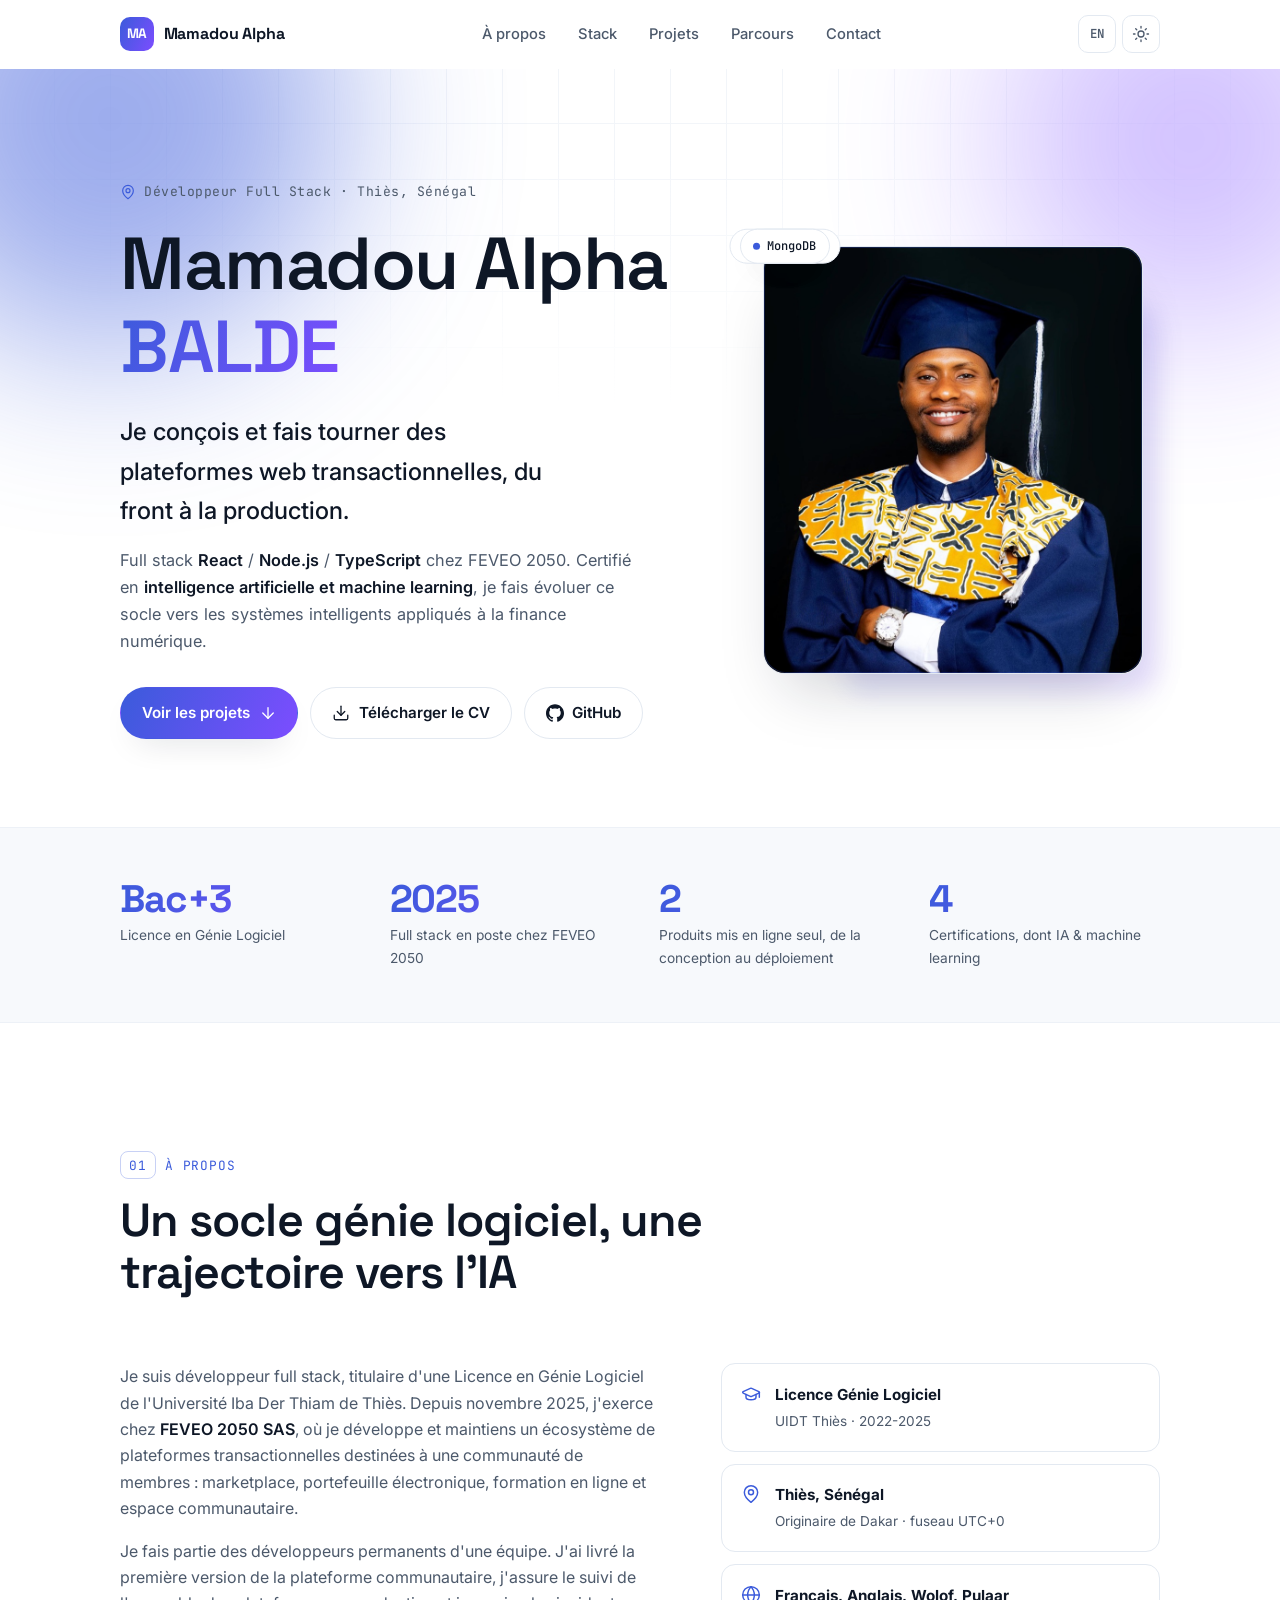
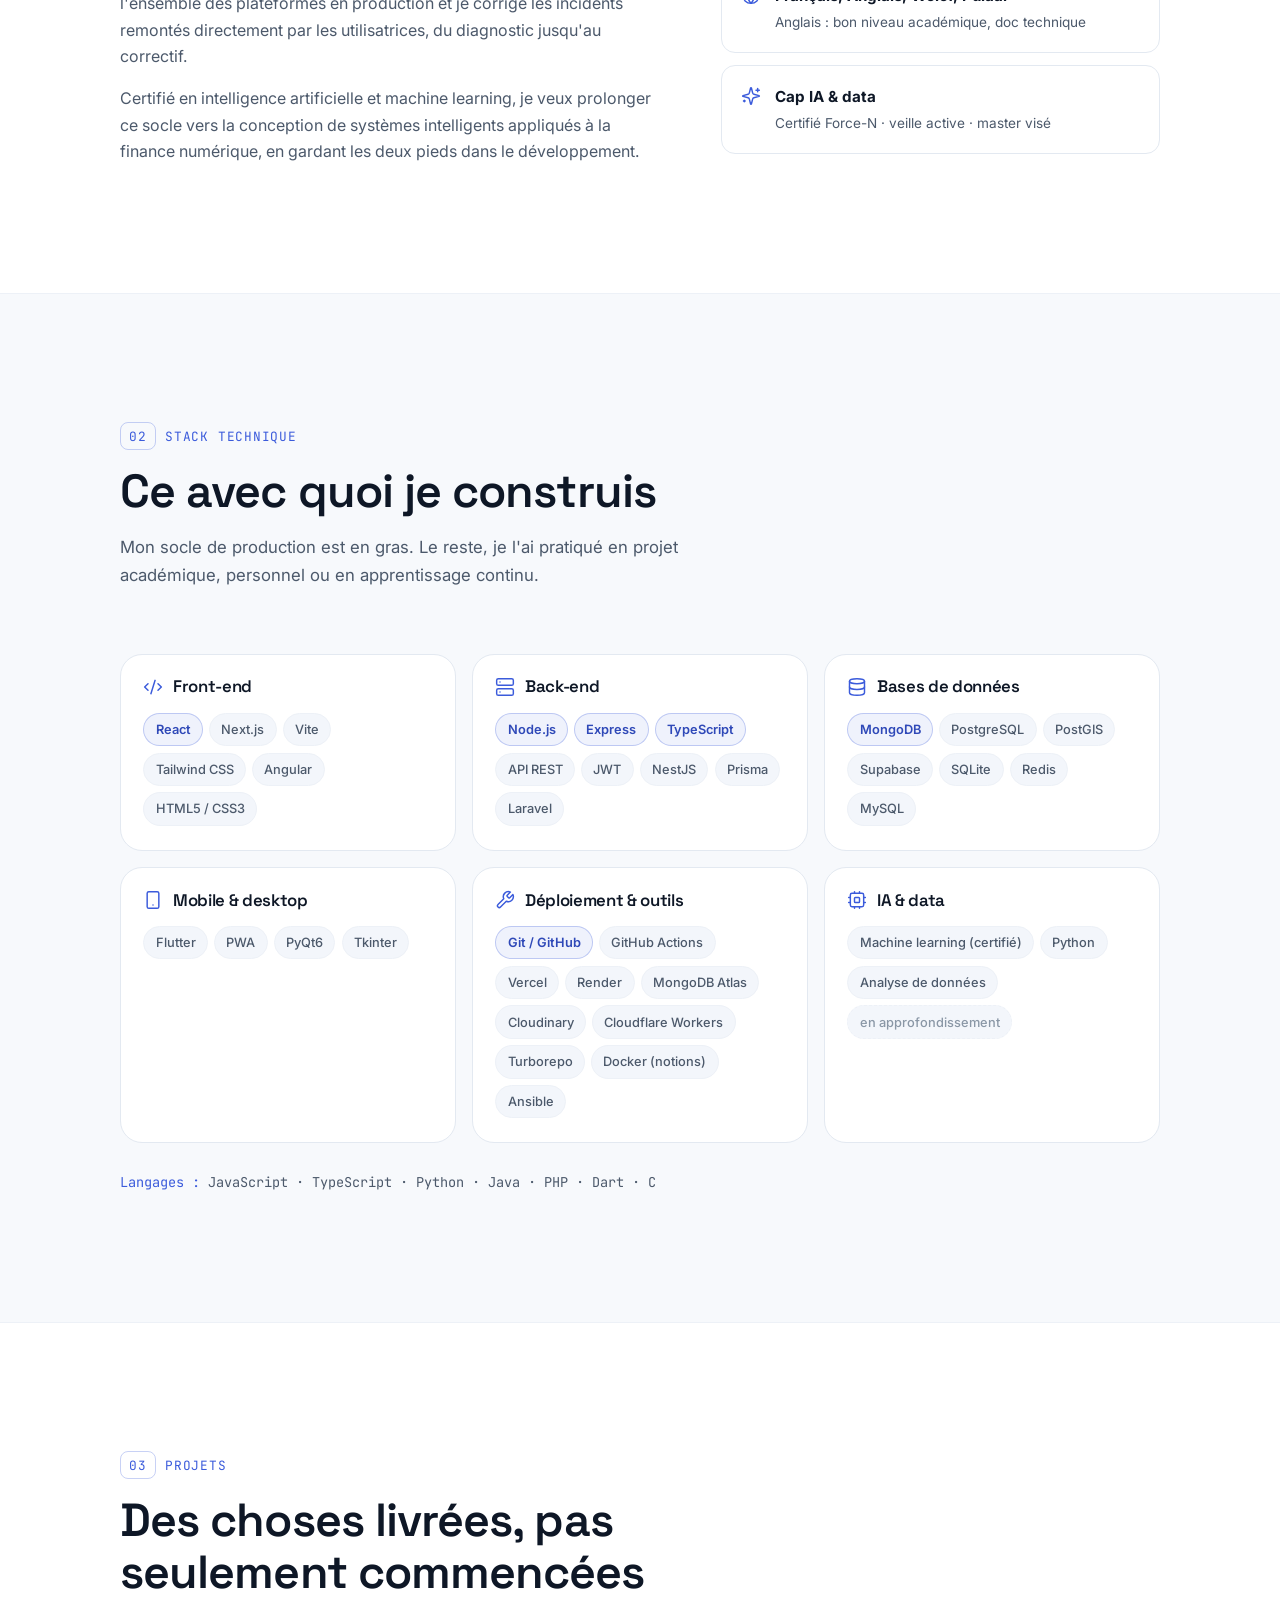
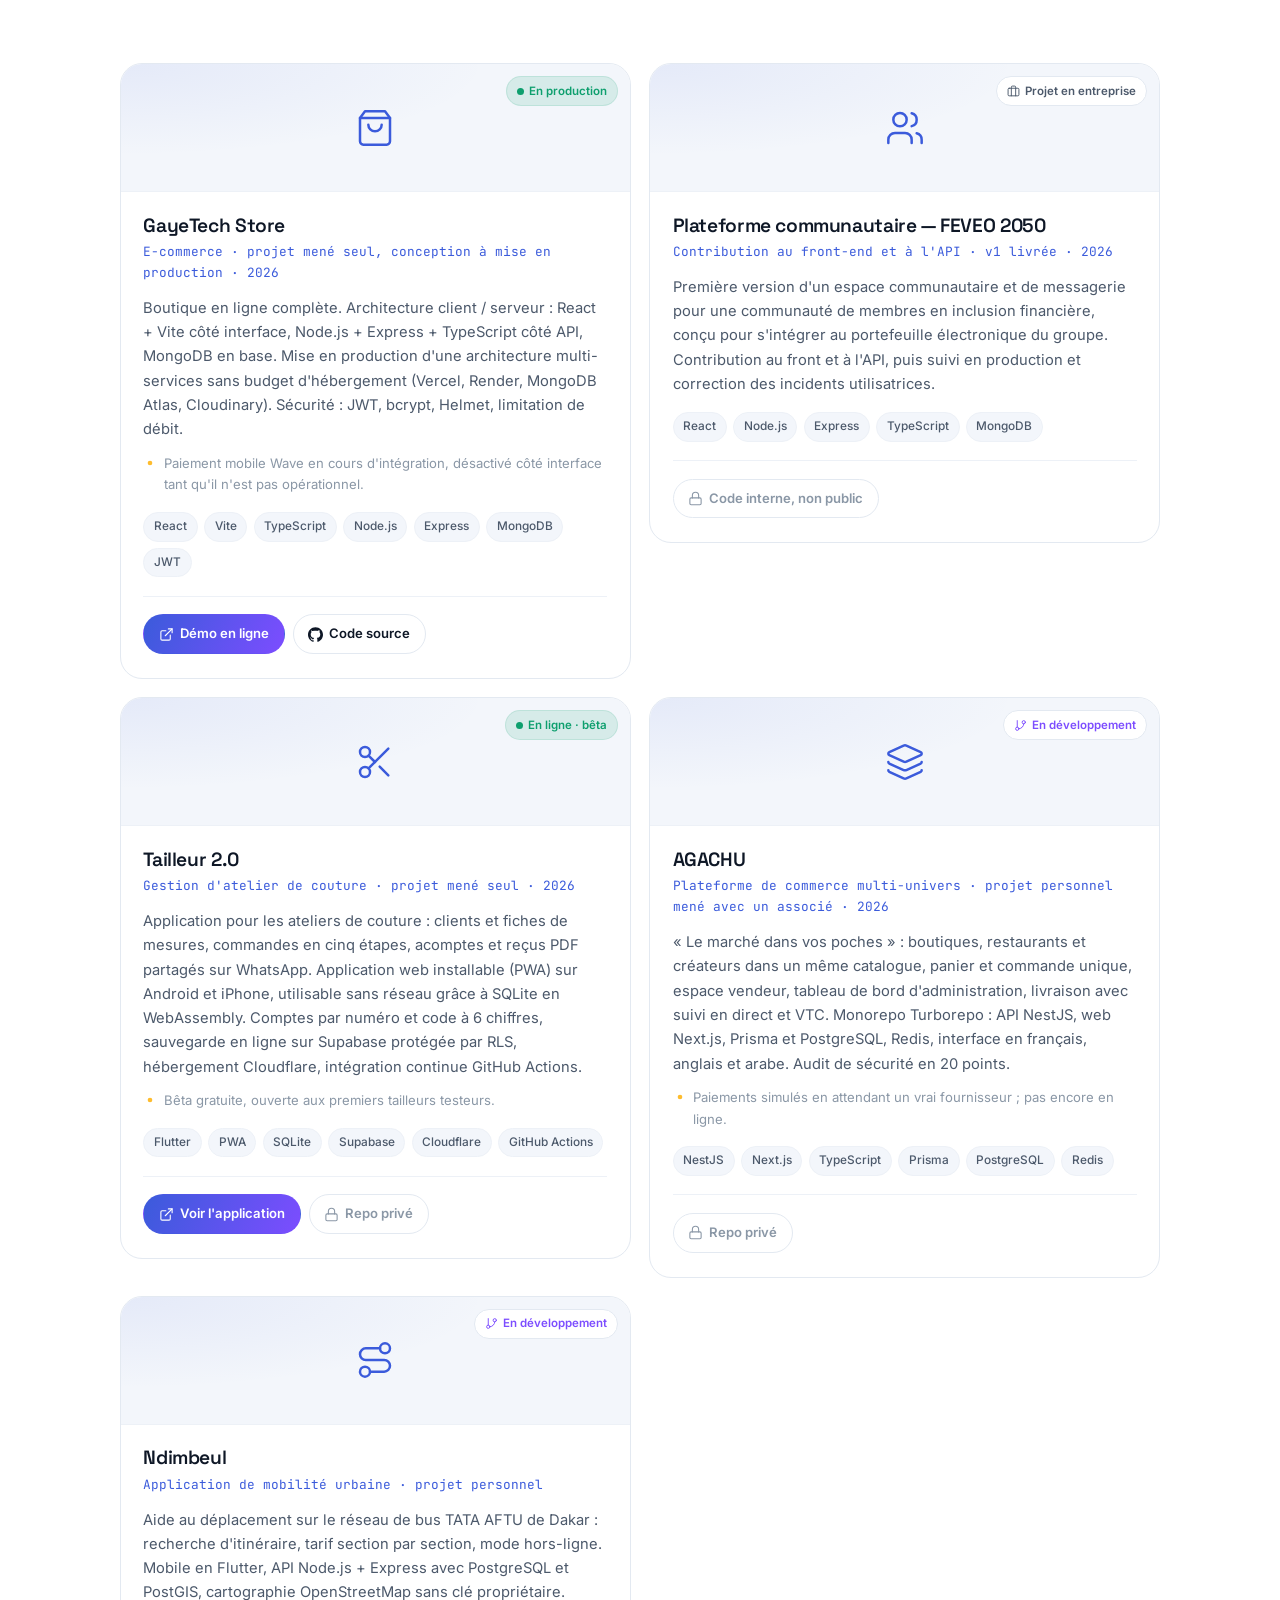
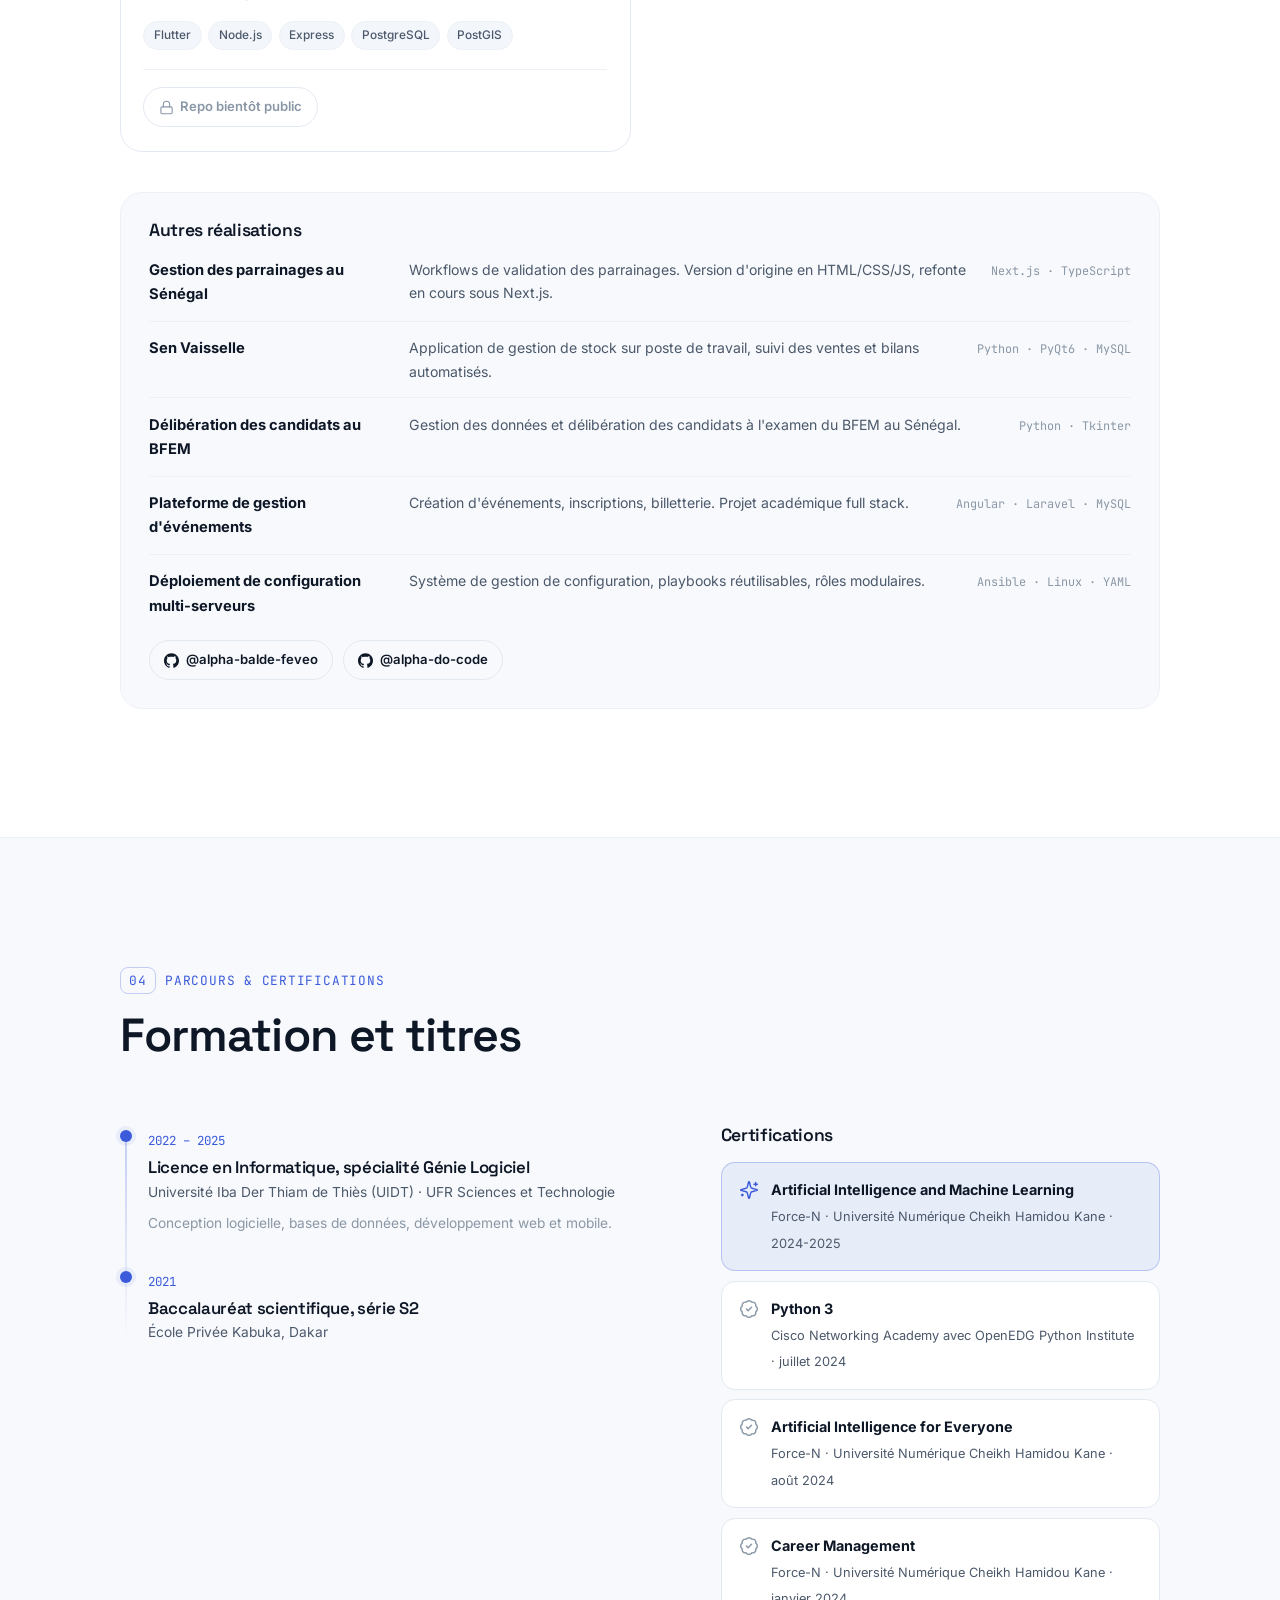
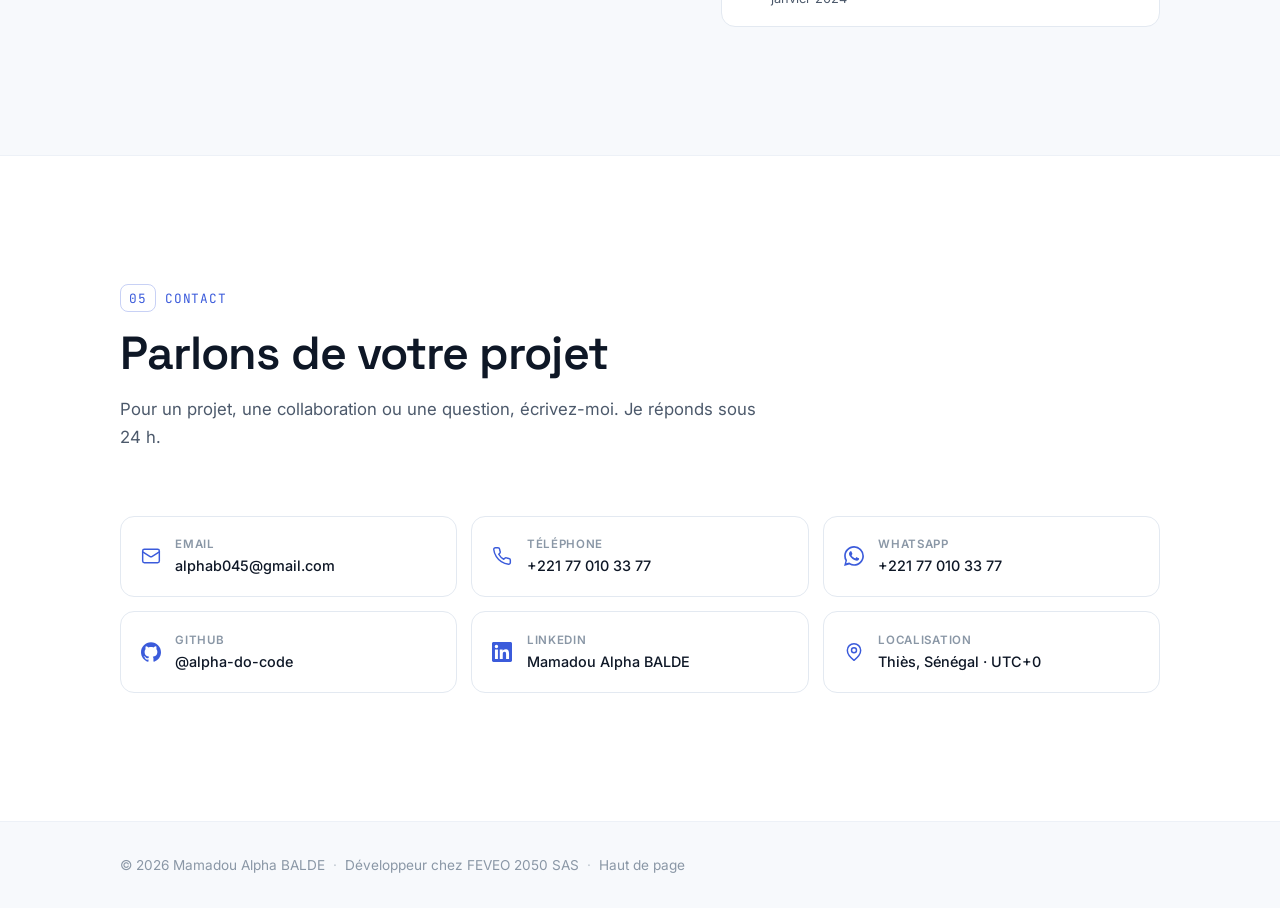
==== commit 4d1d8816: "Projets : Tailleur 2.0 en ligne, AGACHU, pile et CV à jour - Tailleur Pro devient Tailleur 2.0, en l" ====
--- a/index.html
+++ b/index.html
@@ -190,8 +190,8 @@
           <span class="stat-label" data-i18n="stats.job">Full stack en poste chez FEVEO 2050</span>
         </div>
         <div class="stat reveal">
-          <span class="stat-num">1</span>
-          <span class="stat-label" data-i18n="stats.prod">E-commerce mené seul jusqu'en production</span>
+          <span class="stat-num">2</span>
+          <span class="stat-label" data-i18n="stats.prod">Produits mis en ligne seul, de la conception au déploiement</span>
         </div>
         <div class="stat reveal">
           <span class="stat-num">4</span>
@@ -298,6 +298,8 @@
               <li class="chip chip-core">TypeScript</li>
               <li class="chip">API REST</li>
               <li class="chip">JWT</li>
+              <li class="chip">NestJS</li>
+              <li class="chip">Prisma</li>
               <li class="chip">Laravel</li>
             </ul>
           </article>
@@ -308,6 +310,9 @@
               <li class="chip chip-core">MongoDB</li>
               <li class="chip">PostgreSQL</li>
               <li class="chip">PostGIS</li>
+              <li class="chip">Supabase</li>
+              <li class="chip">SQLite</li>
+              <li class="chip">Redis</li>
               <li class="chip">MySQL</li>
             </ul>
           </article>
@@ -316,6 +321,7 @@
             <div class="stack-card-head"><svg class="icon"><use href="#i-smartphone"/></svg><h3 data-i18n="stack.mobile">Mobile &amp; desktop</h3></div>
             <ul class="chips">
               <li class="chip">Flutter</li>
+              <li class="chip">PWA</li>
               <li class="chip">PyQt6</li>
               <li class="chip">Tkinter</li>
             </ul>
@@ -330,6 +336,8 @@
               <li class="chip">Render</li>
               <li class="chip">MongoDB Atlas</li>
               <li class="chip">Cloudinary</li>
+              <li class="chip">Cloudflare Workers</li>
+              <li class="chip">Turborepo</li>
               <li class="chip">Docker (notions)</li>
               <li class="chip">Ansible</li>
             </ul>
@@ -432,6 +440,80 @@
             </div>
           </article>
 
+          <!-- Tailleur 2.0 -->
+          <article class="project reveal">
+            <div class="project-media">
+              <svg class="icon project-icon"><use href="#i-scissors"/></svg>
+              <span class="project-status status-live">
+                <span class="pulse-dot pulse-dot-sm"></span>
+                <span data-i18n="projects.live_beta">En ligne · bêta</span>
+              </span>
+            </div>
+            <div class="project-body">
+              <h3 class="project-title">Tailleur 2.0</h3>
+              <p class="project-role" data-i18n="projects.tail_role">Gestion d'atelier de couture · projet mené seul · 2026</p>
+              <p class="project-desc" data-i18n="projects.tail_desc">
+                Application pour les ateliers de couture : clients et fiches de mesures,
+                commandes en cinq étapes, acomptes et reçus PDF partagés sur WhatsApp.
+                Application web installable (PWA) sur Android et iPhone, utilisable sans
+                réseau grâce à SQLite en WebAssembly. Comptes par numéro et code à
+                6 chiffres, sauvegarde en ligne sur Supabase protégée par RLS, hébergement
+                Cloudflare, intégration continue GitHub Actions.
+              </p>
+              <p class="project-note" data-i18n="projects.tail_note">
+                <svg class="icon"><use href="#i-dot"/></svg>
+                Bêta gratuite, ouverte aux premiers tailleurs testeurs.
+              </p>
+              <ul class="chips chips-sm">
+                <li class="chip">Flutter</li><li class="chip">PWA</li><li class="chip">SQLite</li>
+                <li class="chip">Supabase</li><li class="chip">Cloudflare</li><li class="chip">GitHub Actions</li>
+              </ul>
+              <div class="project-links">
+                <a href="https://tailleur20.ailleur-pro.workers.dev" target="_blank" rel="noopener" class="plink plink-primary">
+                  <svg class="icon"><use href="#i-external"/></svg><span data-i18n="projects.app">Voir l'application</span>
+                </a>
+                <span class="plink plink-muted">
+                  <svg class="icon"><use href="#i-lock"/></svg><span data-i18n="projects.repo_private">Repo privé</span>
+                </span>
+              </div>
+            </div>
+          </article>
+
+          <!-- AGACHU -->
+          <article class="project reveal">
+            <div class="project-media">
+              <svg class="icon project-icon"><use href="#i-layers"/></svg>
+              <span class="project-status status-wip">
+                <svg class="icon"><use href="#i-git-branch"/></svg>
+                <span data-i18n="projects.wip">En développement</span>
+              </span>
+            </div>
+            <div class="project-body">
+              <h3 class="project-title">AGACHU</h3>
+              <p class="project-role" data-i18n="projects.aga_role">Plateforme de commerce multi-univers · projet personnel mené avec un associé · 2026</p>
+              <p class="project-desc" data-i18n="projects.aga_desc">
+                « Le marché dans vos poches » : boutiques, restaurants et créateurs dans un
+                même catalogue, panier et commande unique, espace vendeur, tableau de bord
+                d'administration, livraison avec suivi en direct et VTC. Monorepo Turborepo :
+                API NestJS, web Next.js, Prisma et PostgreSQL, Redis, interface en français,
+                anglais et arabe. Audit de sécurité en 20 points.
+              </p>
+              <p class="project-note" data-i18n="projects.aga_note">
+                <svg class="icon"><use href="#i-dot"/></svg>
+                Paiements simulés en attendant un vrai fournisseur ; pas encore en ligne.
+              </p>
+              <ul class="chips chips-sm">
+                <li class="chip">NestJS</li><li class="chip">Next.js</li><li class="chip">TypeScript</li>
+                <li class="chip">Prisma</li><li class="chip">PostgreSQL</li><li class="chip">Redis</li>
+              </ul>
+              <div class="project-links">
+                <span class="plink plink-muted">
+                  <svg class="icon"><use href="#i-lock"/></svg><span data-i18n="projects.repo_private">Repo privé</span>
+                </span>
+              </div>
+            </div>
+          </article>
+
           <!-- Ndimbeul -->
           <article class="project reveal">
             <div class="project-media">
@@ -457,36 +539,6 @@
               <div class="project-links">
                 <span class="plink plink-muted">
                   <svg class="icon"><use href="#i-lock"/></svg><span data-i18n="projects.repo_soon">Repo bientôt public</span>
-                </span>
-              </div>
-            </div>
-          </article>
-
-          <!-- Tailleur Pro -->
-          <article class="project reveal">
-            <div class="project-media">
-              <svg class="icon project-icon"><use href="#i-scissors"/></svg>
-              <span class="project-status status-work">
-                <svg class="icon"><use href="#i-smartphone"/></svg>
-                <span data-i18n="projects.multiplatform">Android &amp; iOS</span>
-              </span>
-            </div>
-            <div class="project-body">
-              <h3 class="project-title">Tailleur Pro</h3>
-              <p class="project-role" data-i18n="projects.tail_role">Gestion d'atelier de couture · projet personnel</p>
-              <p class="project-desc" data-i18n="projects.tail_desc">
-                Application de gestion pour ateliers de couture : fiches clients, commandes,
-                mesures, modèles, factures et abonnements. Entièrement locale (SQLite,
-                Provider), sans backend. Portée sur Android et iOS, avec intégration
-                continue GitHub Actions et tests d'intégration.
-              </p>
-              <ul class="chips chips-sm">
-                <li class="chip">Flutter</li><li class="chip">Dart</li><li class="chip">SQLite</li>
-                <li class="chip">Provider</li><li class="chip">GitHub Actions</li>
-              </ul>
-              <div class="project-links">
-                <span class="plink plink-muted">
-                  <svg class="icon"><use href="#i-lock"/></svg><span data-i18n="projects.repo_private">Repo privé</span>
                 </span>
               </div>
             </div>
--- a/styles.css
+++ b/styles.css
@@ -890,7 +890,15 @@
   .hero-inner { grid-template-columns: 1fr; }
   .hero-visual { max-width: 320px; margin-inline: auto; }
   .hero-visual::before { display: none; }
-  .hero-orbit { display: none; }
+  /* orbite resserree a l'interieur du cadre : les puces restent visibles
+     sans jamais deborder de l'ecran, quelle que soit la largeur */
+  .hero-orbit { inset: 44px; border-radius: 14px; }
+  .float-chip {
+    padding: 0.3rem 0.6rem;
+    gap: 0.32rem;
+    font-size: 0.66rem;
+  }
+  .float-chip::before { width: 6px; height: 6px; }
   .about-grid,
   .path-grid { grid-template-columns: 1fr; }
   .projects { grid-template-columns: 1fr; }
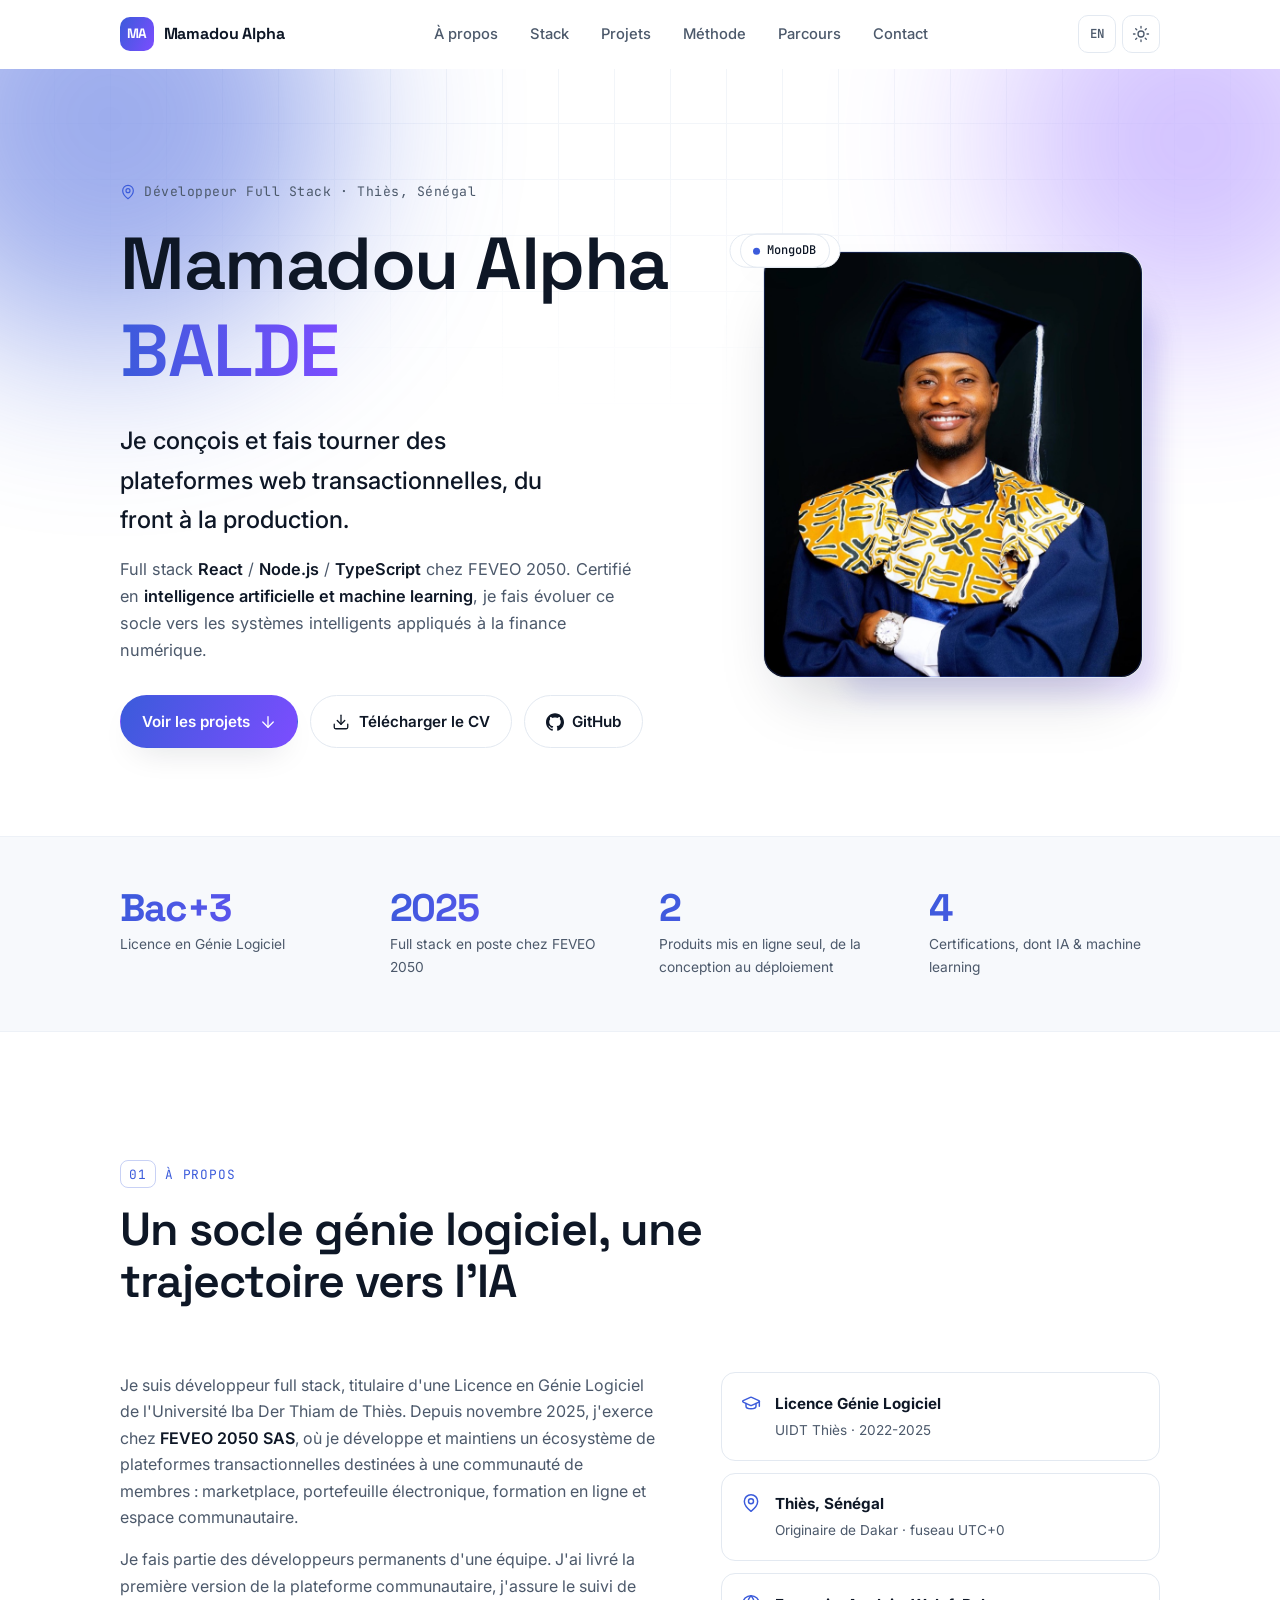
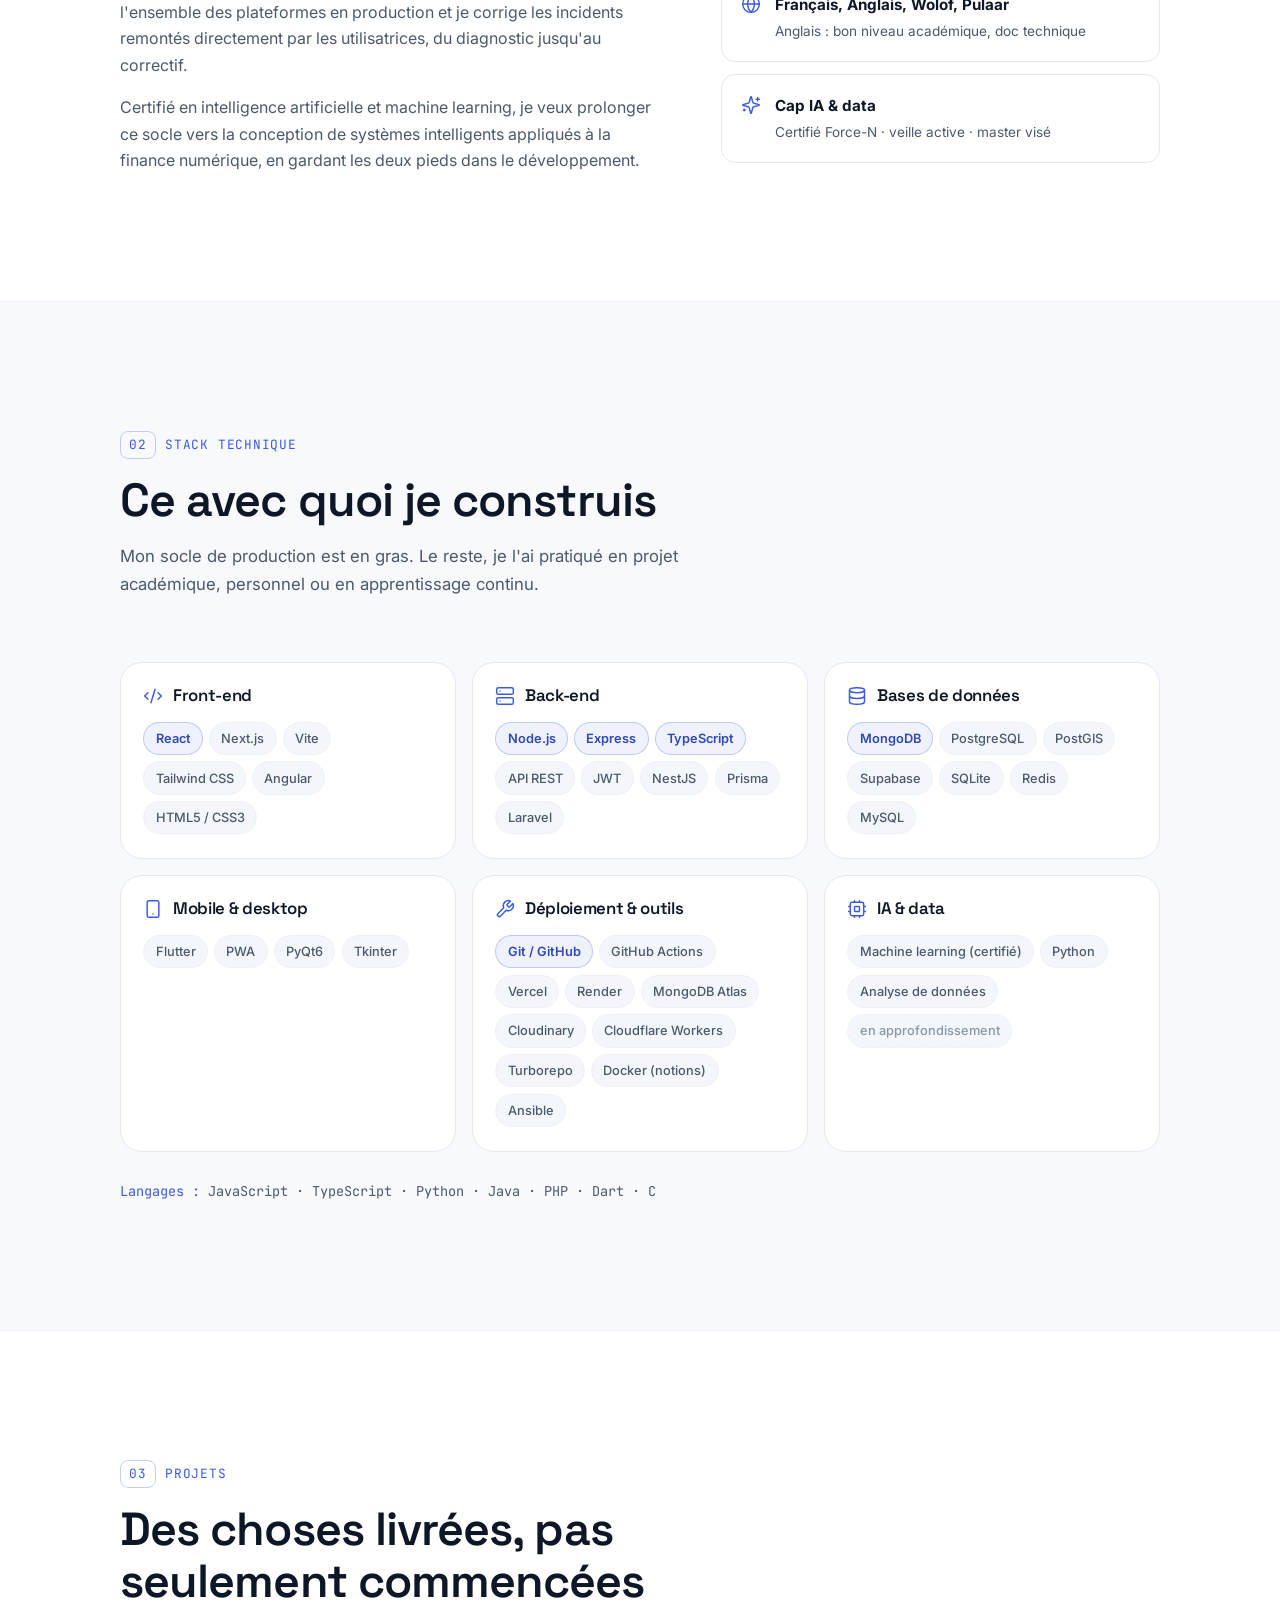
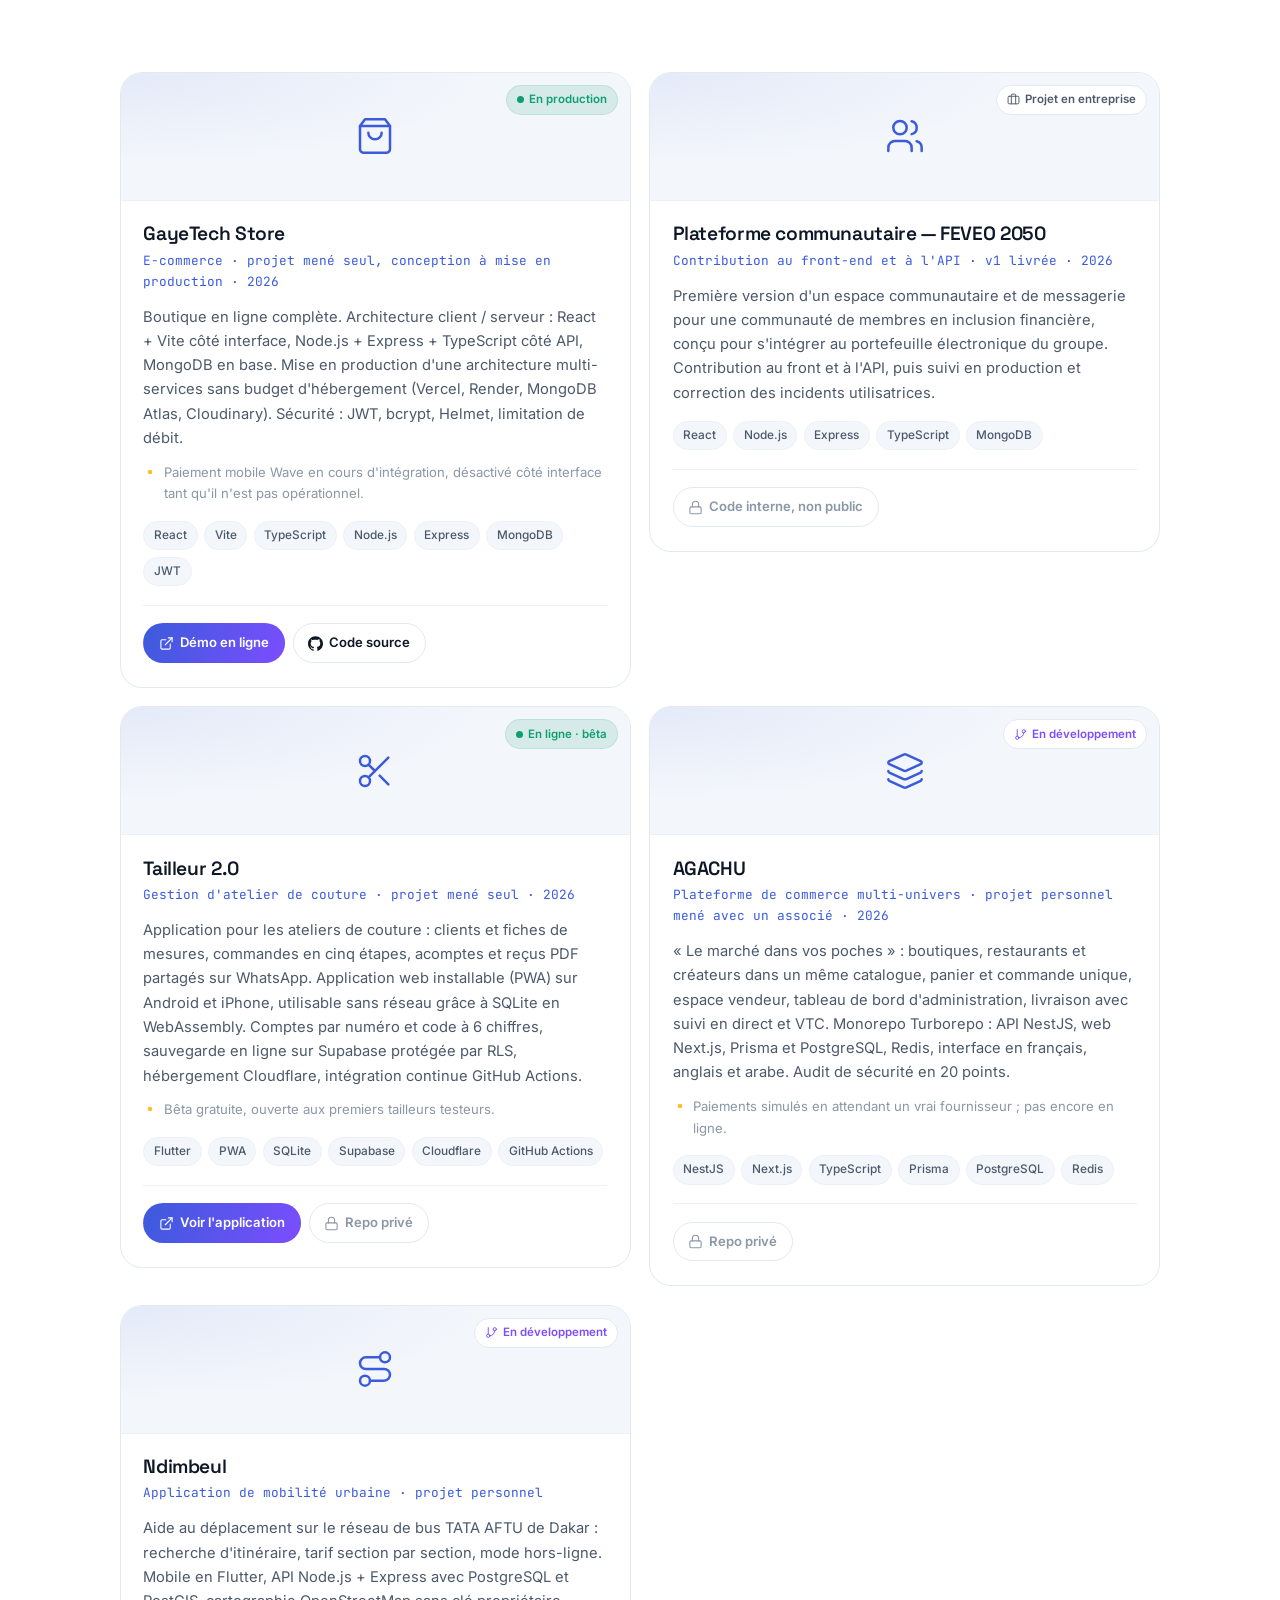
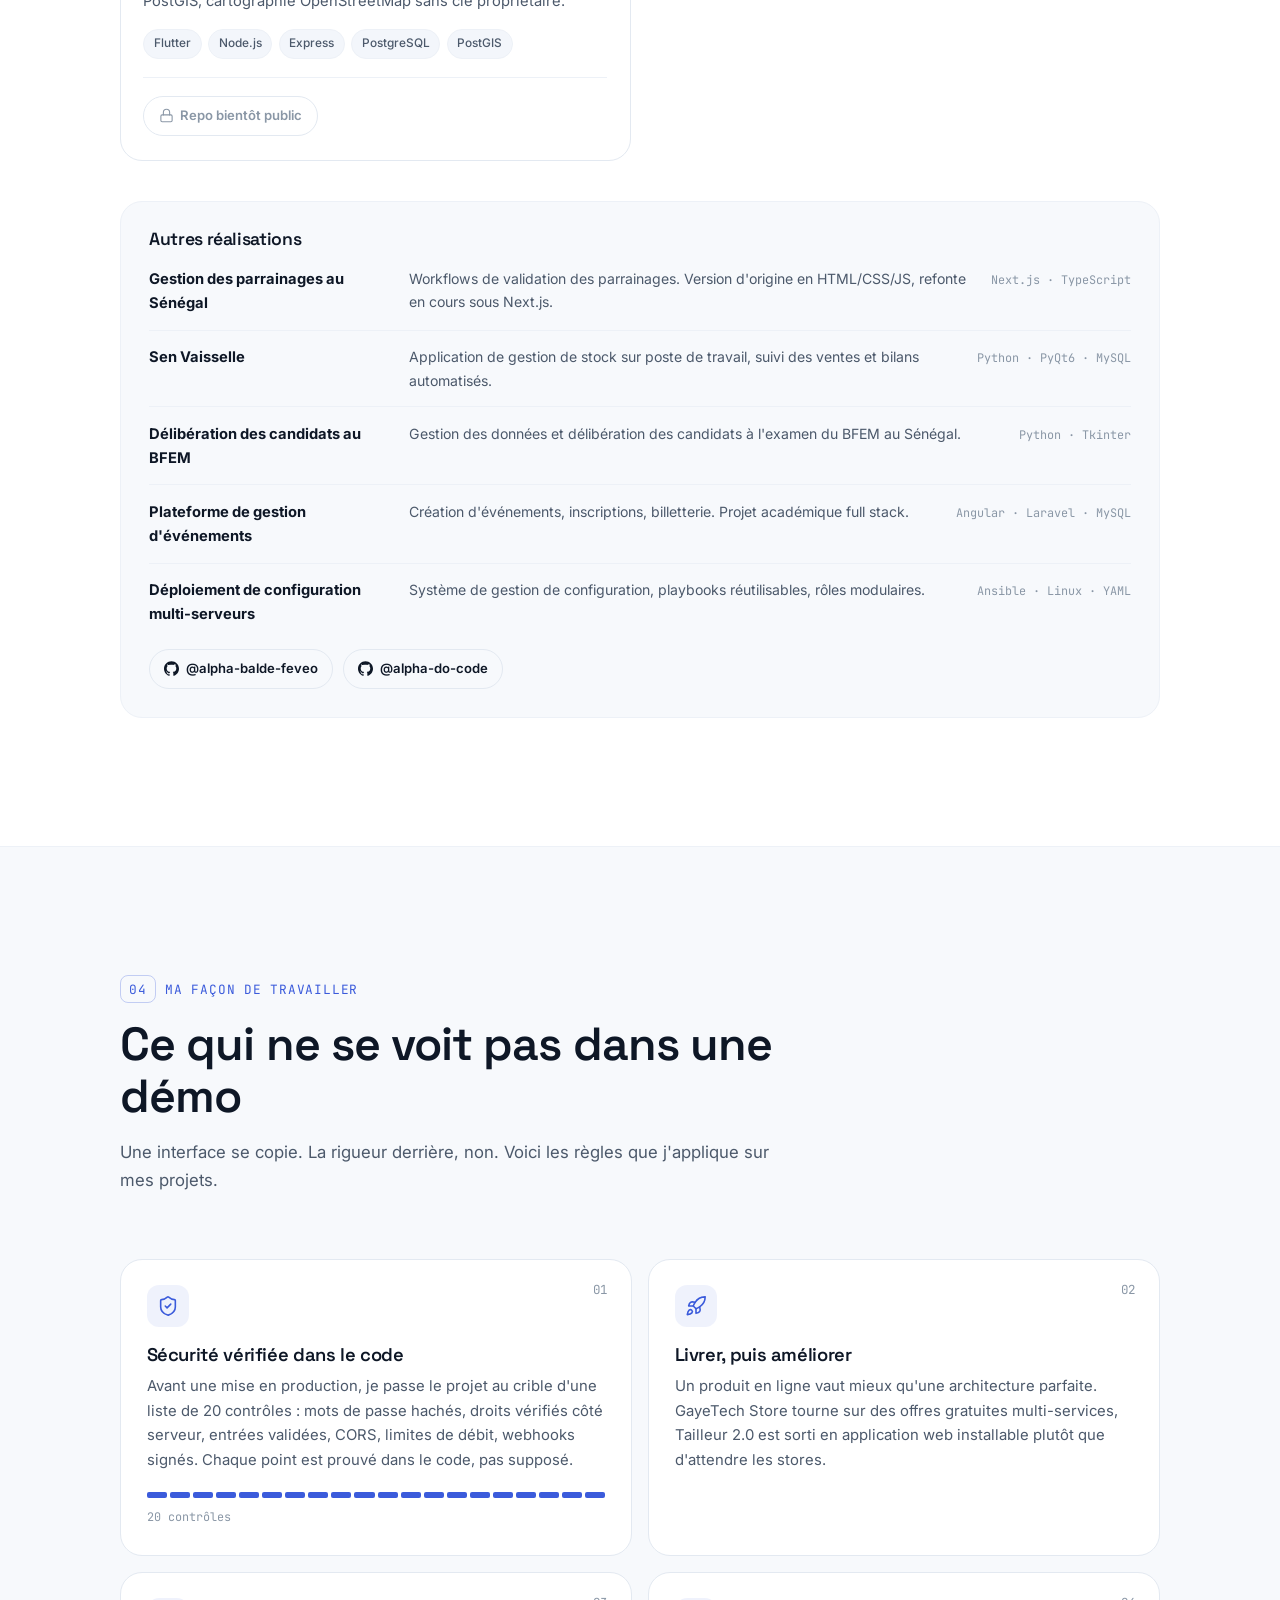
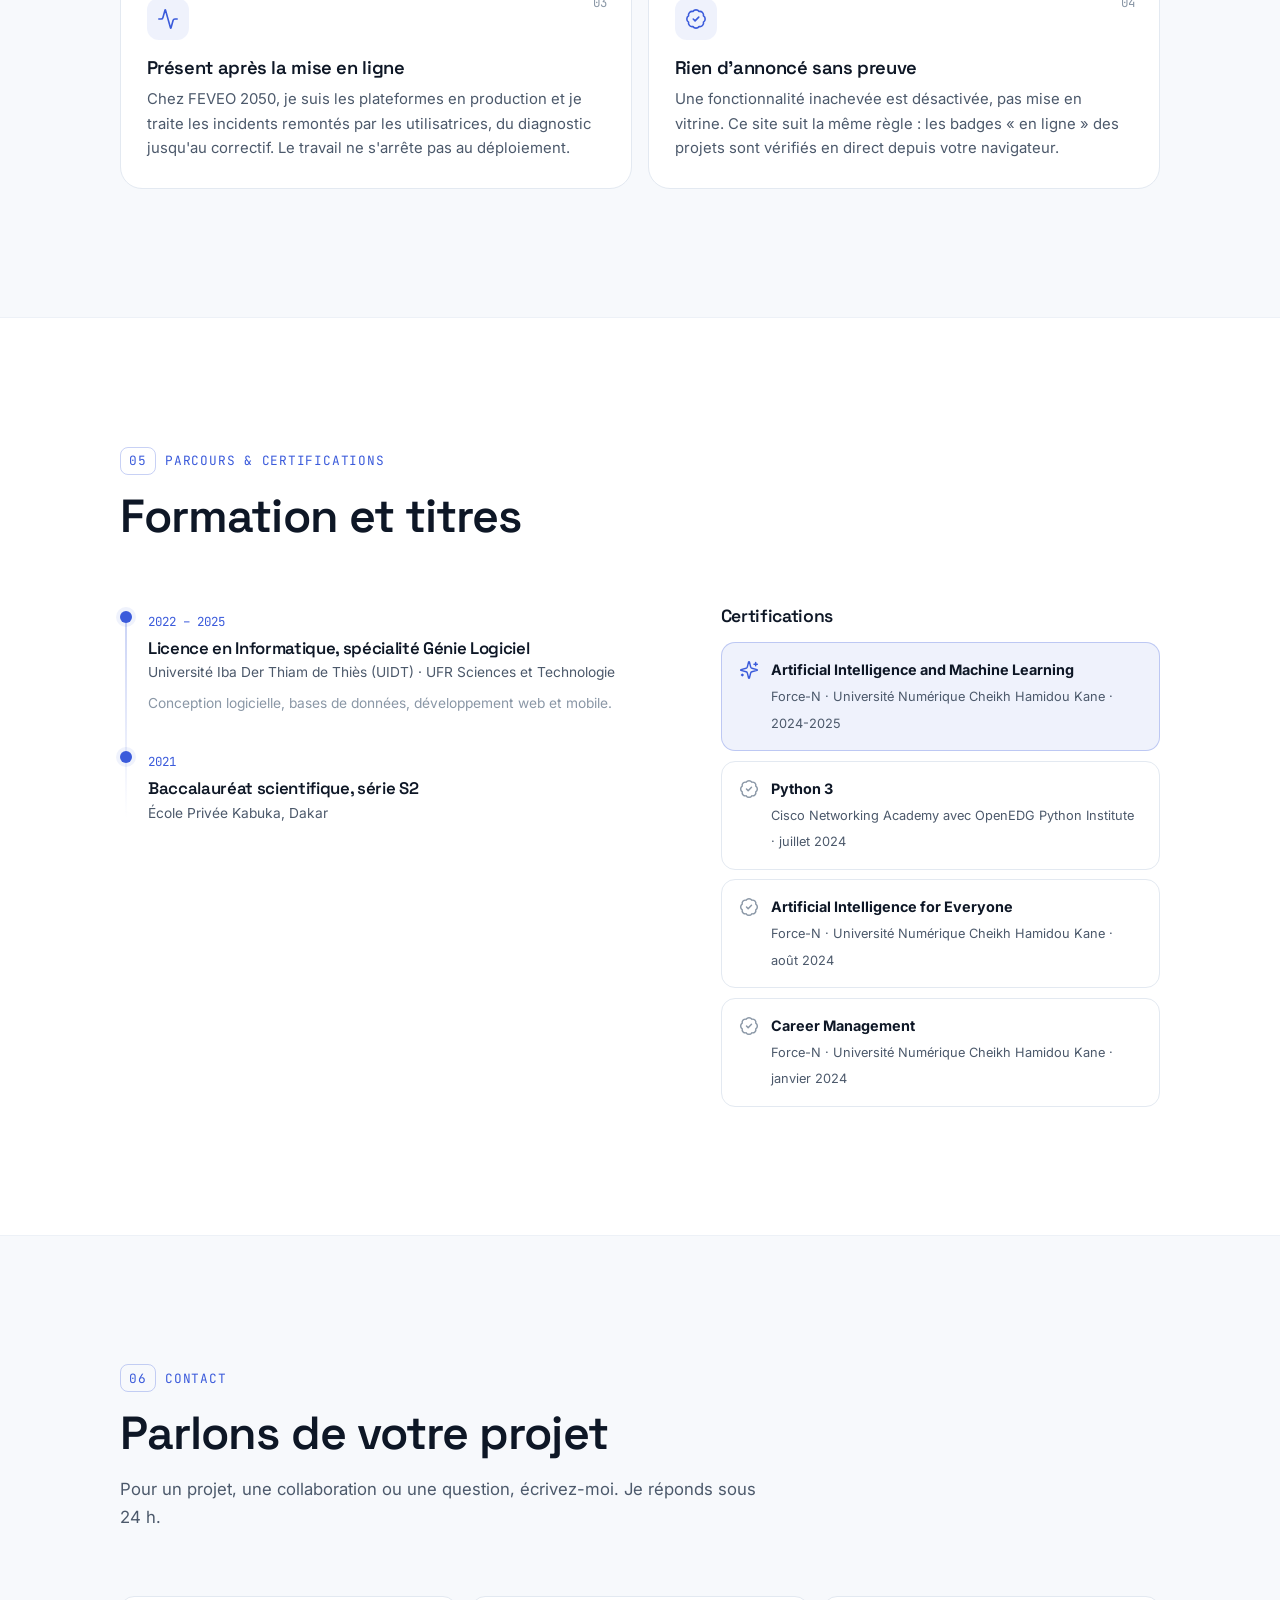
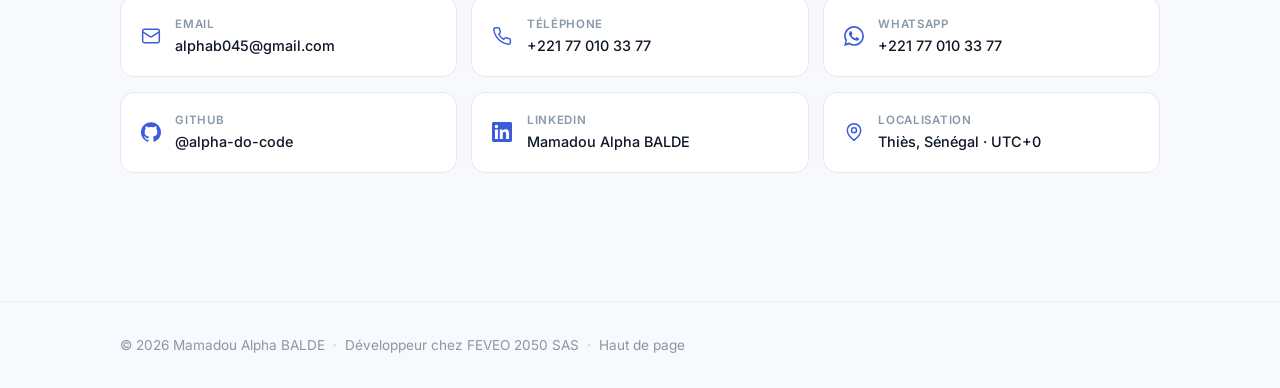
==== commit e5bf191e: "Portfolio : hero animé, cartes lumineuses, badges vérifiés en direct et section Méthode" ====
--- a/index.html
+++ b/index.html
@@ -79,7 +79,12 @@
     <symbol id="i-check" viewBox="0 0 24 24"><path d="M20 6 9 17l-5-5"/></symbol>
     <symbol id="i-globe" viewBox="0 0 24 24"><circle cx="12" cy="12" r="10"/><path d="M12 2a14.5 14.5 0 0 0 0 20 14.5 14.5 0 0 0 0-20"/><path d="M2 12h20"/></symbol>
     <symbol id="i-dot" viewBox="0 0 24 24"><circle cx="12" cy="12" r="4" fill="currentColor" stroke="none"/></symbol>
+    <symbol id="i-shield" viewBox="0 0 24 24"><path d="M20 13c0 5-3.5 7.5-7.66 8.95a1 1 0 0 1-.67-.01C7.5 20.5 4 18 4 13V6a1 1 0 0 1 1-1c2 0 4.5-1.2 6.24-2.72a1.17 1.17 0 0 1 1.52 0C14.51 3.81 17 5 19 5a1 1 0 0 1 1 1z"/><path d="m9 12 2 2 4-4"/></symbol>
+    <symbol id="i-rocket" viewBox="0 0 24 24"><path d="M4.5 16.5c-1.5 1.26-2 5-2 5s3.74-.5 5-2c.71-.84.7-2.13-.09-2.91a2.18 2.18 0 0 0-2.91-.09z"/><path d="m12 15-3-3a22 22 0 0 1 2-3.95A12.88 12.88 0 0 1 22 2c0 2.72-.78 7.5-6 11a22.35 22.35 0 0 1-4 2z"/><path d="M9 12H4s.55-3.03 2-4c1.62-1.08 5 0 5 0"/><path d="M12 15v5s3.03-.55 4-2c1.08-1.62 0-5 0-5"/></symbol>
+    <symbol id="i-activity" viewBox="0 0 24 24"><path d="M22 12h-2.48a2 2 0 0 0-1.93 1.46l-2.35 8.36a.25.25 0 0 1-.48 0L9.24 2.18a.25.25 0 0 0-.48 0l-2.35 8.36A2 2 0 0 1 4.49 12H2"/></symbol>
   </svg>
+
+  <div class="scroll-progress" id="scrollProgress" aria-hidden="true"></div>
 
   <a href="#main" class="skip-link" data-i18n="a11y.skip">Aller au contenu</a>
 
@@ -95,6 +100,7 @@
         <a href="#about" data-i18n="nav.about">À propos</a>
         <a href="#stack" data-i18n="nav.stack">Stack</a>
         <a href="#projects" data-i18n="nav.projects">Projets</a>
+        <a href="#method" data-i18n="nav.method">Méthode</a>
         <a href="#path" data-i18n="nav.path">Parcours</a>
         <a href="#contact" data-i18n="nav.contact">Contact</a>
       </nav>
@@ -123,6 +129,8 @@
     <section class="hero" id="hero">
       <div class="hero-bg" aria-hidden="true">
         <div class="hero-grid"></div>
+        <div class="hero-grid hero-grid-hl"></div>
+        <div class="hero-spot"></div>
         <div class="hero-glow hero-glow-1"></div>
         <div class="hero-glow hero-glow-2"></div>
       </div>
@@ -134,7 +142,11 @@
             <span data-i18n="hero.eyebrow">Développeur Full Stack · Thiès, Sénégal</span>
           </p>
 
-          <h1 class="hero-title reveal">Mamadou Alpha <span class="grad">BALDE</span></h1>
+          <h1 class="hero-title">
+            <span class="w"><span style="--i:0">Mamadou</span></span>
+            <span class="w"><span style="--i:1">Alpha</span></span>
+            <span class="w"><span style="--i:2"><span class="grad grad-flow">BALDE</span></span></span>
+          </h1>
 
           <p class="hero-lead reveal" data-i18n="hero.lead">
             Je conçois et fais tourner des plateformes web transactionnelles,
@@ -190,11 +202,11 @@
           <span class="stat-label" data-i18n="stats.job">Full stack en poste chez FEVEO 2050</span>
         </div>
         <div class="stat reveal">
-          <span class="stat-num">2</span>
+          <span class="stat-num" data-count="2">2</span>
           <span class="stat-label" data-i18n="stats.prod">Produits mis en ligne seul, de la conception au déploiement</span>
         </div>
         <div class="stat reveal">
-          <span class="stat-num">4</span>
+          <span class="stat-num" data-count="4">4</span>
           <span class="stat-label" data-i18n="stats.certs">Certifications, dont IA &amp; machine learning</span>
         </div>
       </div>
@@ -232,28 +244,28 @@
           </div>
 
           <ul class="about-cards reveal">
-            <li class="about-card">
+            <li class="about-card spot">
               <svg class="icon"><use href="#i-cap"/></svg>
               <div>
                 <strong data-i18n="about.card_edu_t">Licence Génie Logiciel</strong>
                 <span data-i18n="about.card_edu_d">UIDT Thiès · 2022-2025</span>
               </div>
             </li>
-            <li class="about-card">
+            <li class="about-card spot">
               <svg class="icon"><use href="#i-map-pin"/></svg>
               <div>
                 <strong data-i18n="about.card_loc_t">Thiès, Sénégal</strong>
                 <span data-i18n="about.card_loc_d">Originaire de Dakar · fuseau UTC+0</span>
               </div>
             </li>
-            <li class="about-card">
+            <li class="about-card spot">
               <svg class="icon"><use href="#i-globe"/></svg>
               <div>
                 <strong data-i18n="about.card_lang_t">Français, Anglais, Wolof, Pulaar</strong>
                 <span data-i18n="about.card_lang_d">Anglais : bon niveau académique, doc technique</span>
               </div>
             </li>
-            <li class="about-card">
+            <li class="about-card spot">
               <svg class="icon"><use href="#i-sparkles"/></svg>
               <div>
                 <strong data-i18n="about.card_ai_t">Cap IA &amp; data</strong>
@@ -278,7 +290,7 @@
         </header>
 
         <div class="stack-grid">
-          <article class="stack-card reveal">
+          <article class="stack-card reveal spot">
             <div class="stack-card-head"><svg class="icon"><use href="#i-code"/></svg><h3 data-i18n="stack.front">Front-end</h3></div>
             <ul class="chips">
               <li class="chip chip-core">React</li>
@@ -290,7 +302,7 @@
             </ul>
           </article>
 
-          <article class="stack-card reveal">
+          <article class="stack-card reveal spot">
             <div class="stack-card-head"><svg class="icon"><use href="#i-server"/></svg><h3 data-i18n="stack.back">Back-end</h3></div>
             <ul class="chips">
               <li class="chip chip-core">Node.js</li>
@@ -304,7 +316,7 @@
             </ul>
           </article>
 
-          <article class="stack-card reveal">
+          <article class="stack-card reveal spot">
             <div class="stack-card-head"><svg class="icon"><use href="#i-database"/></svg><h3 data-i18n="stack.data">Bases de données</h3></div>
             <ul class="chips">
               <li class="chip chip-core">MongoDB</li>
@@ -317,7 +329,7 @@
             </ul>
           </article>
 
-          <article class="stack-card reveal">
+          <article class="stack-card reveal spot">
             <div class="stack-card-head"><svg class="icon"><use href="#i-smartphone"/></svg><h3 data-i18n="stack.mobile">Mobile &amp; desktop</h3></div>
             <ul class="chips">
               <li class="chip">Flutter</li>
@@ -327,7 +339,7 @@
             </ul>
           </article>
 
-          <article class="stack-card reveal">
+          <article class="stack-card reveal spot">
             <div class="stack-card-head"><svg class="icon"><use href="#i-wrench"/></svg><h3 data-i18n="stack.ops">Déploiement &amp; outils</h3></div>
             <ul class="chips">
               <li class="chip chip-core">Git / GitHub</li>
@@ -343,7 +355,7 @@
             </ul>
           </article>
 
-          <article class="stack-card reveal">
+          <article class="stack-card reveal spot">
             <div class="stack-card-head"><svg class="icon"><use href="#i-cpu"/></svg><h3 data-i18n="stack.ai">IA &amp; data</h3></div>
             <ul class="chips">
               <li class="chip">Machine learning (certifié)</li>
@@ -372,12 +384,13 @@
         <div class="projects">
 
           <!-- GayeTech Store -->
-          <article class="project project-feature reveal">
+          <article class="project project-feature spot reveal">
             <div class="project-media">
               <svg class="icon project-icon"><use href="#i-bag"/></svg>
-              <span class="project-status status-live">
+              <span class="project-status status-live" data-live="https://gayetech-store.vercel.app/">
                 <span class="pulse-dot pulse-dot-sm"></span>
                 <span data-i18n="projects.live">En production</span>
+                <span class="live-check" data-i18n="projects.verified" hidden>vérifié à l'instant</span>
               </span>
             </div>
             <div class="project-body">
@@ -411,7 +424,7 @@
           </article>
 
           <!-- Plateforme communautaire FEVEO -->
-          <article class="project project-feature reveal">
+          <article class="project project-feature spot reveal">
             <div class="project-media">
               <svg class="icon project-icon"><use href="#i-users"/></svg>
               <span class="project-status status-work">
@@ -441,12 +454,13 @@
           </article>
 
           <!-- Tailleur 2.0 -->
-          <article class="project reveal">
+          <article class="project spot reveal">
             <div class="project-media">
               <svg class="icon project-icon"><use href="#i-scissors"/></svg>
-              <span class="project-status status-live">
+              <span class="project-status status-live" data-live="https://tailleur20.ailleur-pro.workers.dev">
                 <span class="pulse-dot pulse-dot-sm"></span>
                 <span data-i18n="projects.live_beta">En ligne · bêta</span>
+                <span class="live-check" data-i18n="projects.verified" hidden>vérifié à l'instant</span>
               </span>
             </div>
             <div class="project-body">
@@ -480,7 +494,7 @@
           </article>
 
           <!-- AGACHU -->
-          <article class="project reveal">
+          <article class="project spot reveal">
             <div class="project-media">
               <svg class="icon project-icon"><use href="#i-layers"/></svg>
               <span class="project-status status-wip">
@@ -515,7 +529,7 @@
           </article>
 
           <!-- Ndimbeul -->
-          <article class="project reveal">
+          <article class="project spot reveal">
             <div class="project-media">
               <svg class="icon project-icon"><use href="#i-route"/></svg>
               <span class="project-status status-wip">
@@ -587,11 +601,77 @@
       </div>
     </section>
 
-    <!-- ============================== PATH ============================== -->
-    <section class="section section-alt" id="path">
+    <!-- ============================== METHOD ============================== -->
+    <section class="section section-alt" id="method">
       <div class="container">
         <header class="section-head reveal">
-          <p class="section-kicker"><span>04</span><span data-i18n="path.kicker">Parcours &amp; certifications</span></p>
+          <p class="section-kicker"><span>04</span><span data-i18n="method.kicker">Ma façon de travailler</span></p>
+          <h2 class="section-title" data-i18n="method.title">Ce qui ne se voit pas dans une démo</h2>
+          <p class="section-desc" data-i18n="method.desc">
+            Une interface se copie. La rigueur derrière, non. Voici les règles que
+            j'applique sur mes projets.
+          </p>
+        </header>
+
+        <div class="method-grid">
+          <article class="method-card spot reveal">
+            <span class="method-n">01</span>
+            <svg class="icon"><use href="#i-shield"/></svg>
+            <h3 data-i18n="method.sec_t">Sécurité vérifiée dans le code</h3>
+            <p data-i18n="method.sec_d">
+              Avant une mise en production, je passe le projet au crible d'une liste de
+              20 contrôles : mots de passe hachés, droits vérifiés côté serveur, entrées
+              validées, CORS, limites de débit, webhooks signés. Chaque point est prouvé
+              dans le code, pas supposé.
+            </p>
+            <div class="checkbar" aria-hidden="true">
+              <i></i><i></i><i></i><i></i><i></i><i></i><i></i><i></i><i></i><i></i>
+              <i></i><i></i><i></i><i></i><i></i><i></i><i></i><i></i><i></i><i></i>
+            </div>
+            <span class="method-meta" data-i18n="method.sec_m">20 contrôles</span>
+          </article>
+
+          <article class="method-card spot reveal">
+            <span class="method-n">02</span>
+            <svg class="icon"><use href="#i-rocket"/></svg>
+            <h3 data-i18n="method.ship_t">Livrer, puis améliorer</h3>
+            <p data-i18n="method.ship_d">
+              Un produit en ligne vaut mieux qu'une architecture parfaite.
+              GayeTech Store tourne sur des offres gratuites multi-services, Tailleur 2.0
+              est sorti en application web installable plutôt que d'attendre les stores.
+            </p>
+          </article>
+
+          <article class="method-card spot reveal">
+            <span class="method-n">03</span>
+            <svg class="icon"><use href="#i-activity"/></svg>
+            <h3 data-i18n="method.run_t">Présent après la mise en ligne</h3>
+            <p data-i18n="method.run_d">
+              Chez FEVEO 2050, je suis les plateformes en production et je traite les
+              incidents remontés par les utilisatrices, du diagnostic jusqu'au correctif.
+              Le travail ne s'arrête pas au déploiement.
+            </p>
+          </article>
+
+          <article class="method-card spot reveal">
+            <span class="method-n">04</span>
+            <svg class="icon"><use href="#i-badge-check"/></svg>
+            <h3 data-i18n="method.proof_t">Rien d'annoncé sans preuve</h3>
+            <p data-i18n="method.proof_d">
+              Une fonctionnalité inachevée est désactivée, pas mise en vitrine. Ce site
+              suit la même règle : les badges « en ligne » des projets sont vérifiés en
+              direct depuis votre navigateur.
+            </p>
+          </article>
+        </div>
+      </div>
+    </section>
+
+    <!-- ============================== PATH ============================== -->
+    <section class="section" id="path">
+      <div class="container">
+        <header class="section-head reveal">
+          <p class="section-kicker"><span>05</span><span data-i18n="path.kicker">Parcours &amp; certifications</span></p>
           <h2 class="section-title" data-i18n="path.title">Formation et titres</h2>
         </header>
 
@@ -652,10 +732,10 @@
     </section>
 
     <!-- ============================== CONTACT ============================== -->
-    <section class="section" id="contact">
+    <section class="section section-alt" id="contact">
       <div class="container">
         <header class="section-head reveal">
-          <p class="section-kicker"><span>05</span><span data-i18n="contact.kicker">Contact</span></p>
+          <p class="section-kicker"><span>06</span><span data-i18n="contact.kicker">Contact</span></p>
           <h2 class="section-title" data-i18n="contact.title">Parlons de votre projet</h2>
           <p class="section-desc" data-i18n="contact.desc">
             Pour un projet, une collaboration ou une question, écrivez-moi.
@@ -664,23 +744,23 @@
         </header>
 
         <div class="contact-grid reveal">
-          <a href="mailto:alphab045@gmail.com" class="contact-card">
+          <a href="mailto:alphab045@gmail.com" class="contact-card spot">
             <svg class="icon"><use href="#i-mail"/></svg>
             <div><span class="contact-label">Email</span><span class="contact-value">alphab045@gmail.com</span></div>
           </a>
-          <a href="tel:+221770103377" class="contact-card">
+          <a href="tel:+221770103377" class="contact-card spot">
             <svg class="icon"><use href="#i-phone"/></svg>
             <div><span class="contact-label" data-i18n="contact.phone">Téléphone</span><span class="contact-value">+221 77 010 33 77</span></div>
           </a>
-          <a href="https://wa.me/221770103377" target="_blank" rel="noopener" class="contact-card">
+          <a href="https://wa.me/221770103377" target="_blank" rel="noopener" class="contact-card spot">
             <svg class="icon"><use href="#i-whatsapp"/></svg>
             <div><span class="contact-label">WhatsApp</span><span class="contact-value">+221 77 010 33 77</span></div>
           </a>
-          <a href="https://github.com/alpha-do-code" target="_blank" rel="noopener" class="contact-card">
+          <a href="https://github.com/alpha-do-code" target="_blank" rel="noopener" class="contact-card spot">
             <svg class="icon"><use href="#i-github"/></svg>
             <div><span class="contact-label">GitHub</span><span class="contact-value">@alpha-do-code</span></div>
           </a>
-          <a href="https://www.linkedin.com/in/mamadou-alpha-bald%C3%A9-a4a306249" target="_blank" rel="noopener" class="contact-card">
+          <a href="https://www.linkedin.com/in/mamadou-alpha-bald%C3%A9-a4a306249" target="_blank" rel="noopener" class="contact-card spot">
             <svg class="icon"><use href="#i-linkedin"/></svg>
             <div><span class="contact-label">LinkedIn</span><span class="contact-value">Mamadou Alpha BALDE</span></div>
           </a>
--- a/styles.css
+++ b/styles.css
@@ -936,3 +936,174 @@
   .btn { flex: 1 1 auto; justify-content: center; }
   .hero-cta { gap: 0.6rem; }
 }
+
+/* ---------- 16. EFFETS : progression, hero vivant, projecteur ---------- */
+
+.scroll-progress {
+  position: fixed;
+  top: 0; left: 0; right: 0;
+  z-index: 150;
+  height: 2px;
+  background: var(--grad);
+  transform-origin: 0 50%;
+  transform: scaleX(0);
+  pointer-events: none;
+}
+
+/* titre : chaque mot monte depuis sa ligne */
+.hero-title .w {
+  display: inline-block;
+  overflow: hidden;
+  vertical-align: top;
+  padding-bottom: 0.06em;
+}
+.hero-title .w > span {
+  display: inline-block;
+  transform: translateY(105%);
+  animation: rise 0.9s cubic-bezier(0.2, 0.7, 0.1, 1) forwards;
+  animation-delay: calc(var(--i) * 110ms + 120ms);
+}
+@keyframes rise { to { transform: none; } }
+
+/* dégradé du nom qui circule lentement */
+.grad-flow {
+  background-image: linear-gradient(90deg, var(--brand), var(--brand-2), var(--brand));
+  background-size: 200% 100%;
+  animation: flow 7s linear infinite;
+}
+@keyframes flow { to { background-position: -200% 0; } }
+
+/* grille et halo qui suivent le pointeur */
+.hero { --mx: 50%; --my: -20%; }
+.hero-grid-hl {
+  background-image:
+    linear-gradient(to right, var(--brand-line) 1px, transparent 1px),
+    linear-gradient(to bottom, var(--brand-line) 1px, transparent 1px);
+  mask-image: radial-gradient(240px circle at var(--mx) var(--my), #000, transparent 75%);
+  -webkit-mask-image: radial-gradient(240px circle at var(--mx) var(--my), #000, transparent 75%);
+  opacity: 0;
+  transition: opacity 0.5s var(--ease);
+}
+.hero-spot {
+  position: absolute;
+  inset: 0;
+  background: radial-gradient(520px circle at var(--mx) var(--my), var(--brand-wash), transparent 70%);
+  opacity: 0;
+  transition: opacity 0.5s var(--ease);
+}
+.hero.is-pointer .hero-grid-hl { opacity: 1; }
+.hero.is-pointer .hero-spot { opacity: 1; }
+
+/* portrait : légère inclinaison 3D et reflet */
+.hero-photo {
+  transform: perspective(900px) rotateX(var(--rx, 0deg)) rotateY(var(--ry, 0deg));
+  transition: transform 0.25s var(--ease);
+}
+.hero-photo::before {
+  content: "";
+  position: absolute;
+  inset: 0;
+  z-index: 1;
+  background: radial-gradient(380px circle at var(--gx, 50%) var(--gy, 0%), rgba(255, 255, 255, 0.16), transparent 60%);
+  opacity: 0;
+  transition: opacity 0.3s var(--ease);
+  pointer-events: none;
+}
+.hero-visual.is-tilt .hero-photo::before { opacity: 1; }
+
+/* cartes : bordure et lueur qui suivent le pointeur */
+.spot { position: relative; isolation: isolate; --x: 50%; --y: 50%; }
+.spot::after {
+  content: "";
+  position: absolute;
+  inset: 0;
+  z-index: -1;
+  border-radius: inherit;
+  background: radial-gradient(320px circle at var(--x) var(--y), var(--brand-wash), transparent 65%);
+  opacity: 0;
+  transition: opacity 0.3s var(--ease);
+  pointer-events: none;
+}
+@media (hover: hover) and (pointer: fine) {
+  .spot:hover {
+    border-color: transparent;
+    background:
+      linear-gradient(var(--surface), var(--surface)) padding-box,
+      radial-gradient(240px circle at var(--x) var(--y), var(--brand), var(--border) 70%) border-box;
+  }
+  .spot:hover::after { opacity: 1; }
+}
+
+/* badge « en ligne » vérifié en direct */
+.live-check {
+  font-family: var(--font-mono);
+  font-weight: 500;
+  font-size: 0.66rem;
+  opacity: 0.8;
+}
+.live-check::before { content: "· "; }
+
+/* ---------- 17. MÉTHODE ---------- */
+
+.method-grid {
+  display: grid;
+  grid-template-columns: repeat(2, minmax(0, 1fr));
+  gap: 1rem;
+}
+.method-card {
+  display: flex;
+  flex-direction: column;
+  padding: 1.6rem 1.6rem 1.7rem;
+  border: 1px solid var(--border);
+  border-radius: var(--radius-lg);
+  background: var(--surface);
+  transition: opacity 0.6s var(--ease), transform 0.6s var(--ease), box-shadow var(--t);
+}
+.method-card:hover { transform: translateY(-3px); box-shadow: var(--shadow-md); }
+.method-n {
+  position: absolute;
+  top: 1.3rem;
+  right: 1.5rem;
+  font-family: var(--font-mono);
+  font-size: 0.78rem;
+  color: var(--text-faint);
+}
+.method-card > .icon {
+  width: 42px; height: 42px;
+  padding: 10px;
+  border-radius: 12px;
+  background: var(--brand-wash);
+  color: var(--brand);
+  margin-bottom: 1.1rem;
+}
+.method-card h3 { font-size: 1.15rem; margin-bottom: 0.55rem; }
+.method-card p { color: var(--text-soft); font-size: 0.93rem; }
+
+.checkbar { display: flex; gap: 3px; margin-top: 1.25rem; }
+.checkbar i {
+  flex: 1;
+  height: 6px;
+  border-radius: 2px;
+  background: var(--border);
+  transition: background 0.3s var(--ease);
+}
+.method-card.in .checkbar i { background: var(--brand); }
+.method-card.in .checkbar i { transition-delay: calc(var(--n, 0) * 45ms + 400ms); }
+.method-meta {
+  margin-top: 0.6rem;
+  font-family: var(--font-mono);
+  font-size: 0.74rem;
+  color: var(--text-faint);
+}
+
+@media (max-width: 940px) {
+  .method-grid { grid-template-columns: 1fr; }
+}
+
+@media (prefers-reduced-motion: reduce) {
+  .hero-title .w > span { transform: none; animation: none; }
+  .grad-flow { animation: none; }
+  .hero-photo { transform: none; }
+  .hero-grid-hl, .hero-spot { display: none; }
+  .checkbar i { transition-delay: 0s !important; }
+}
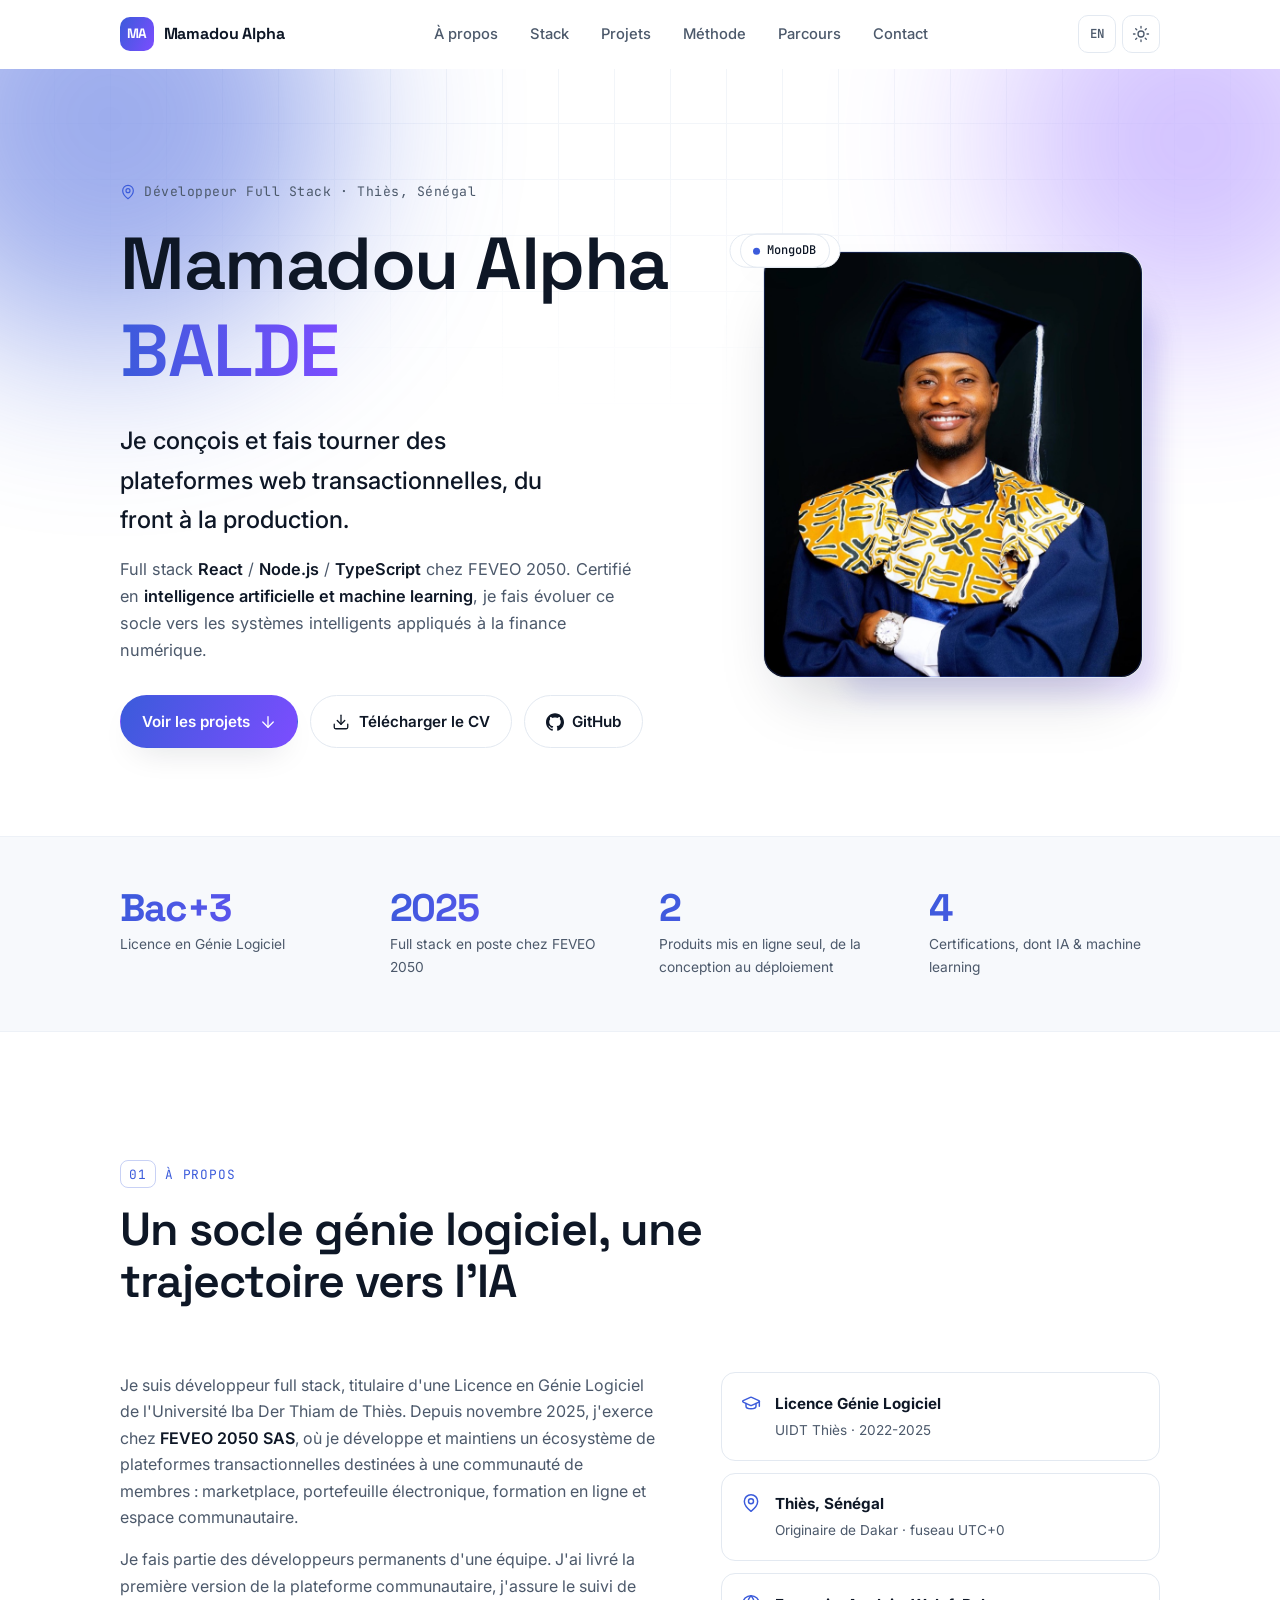
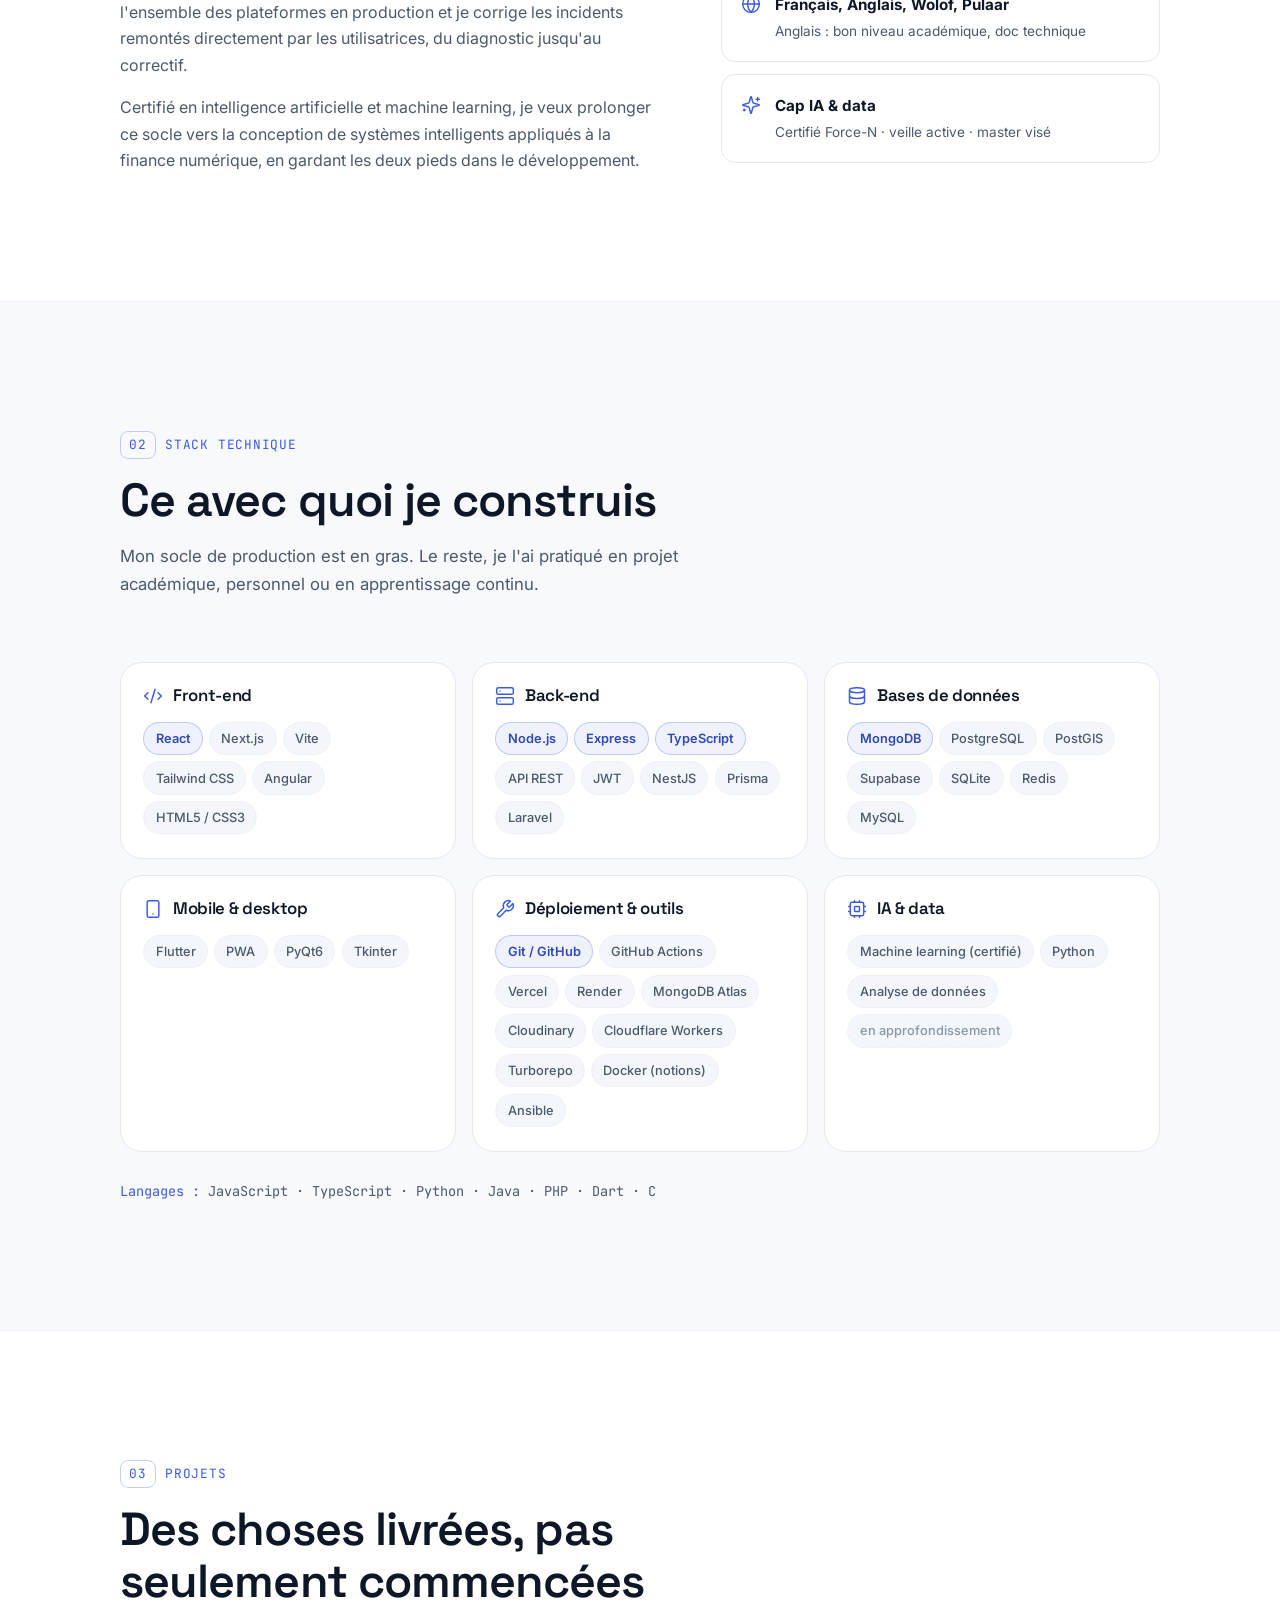
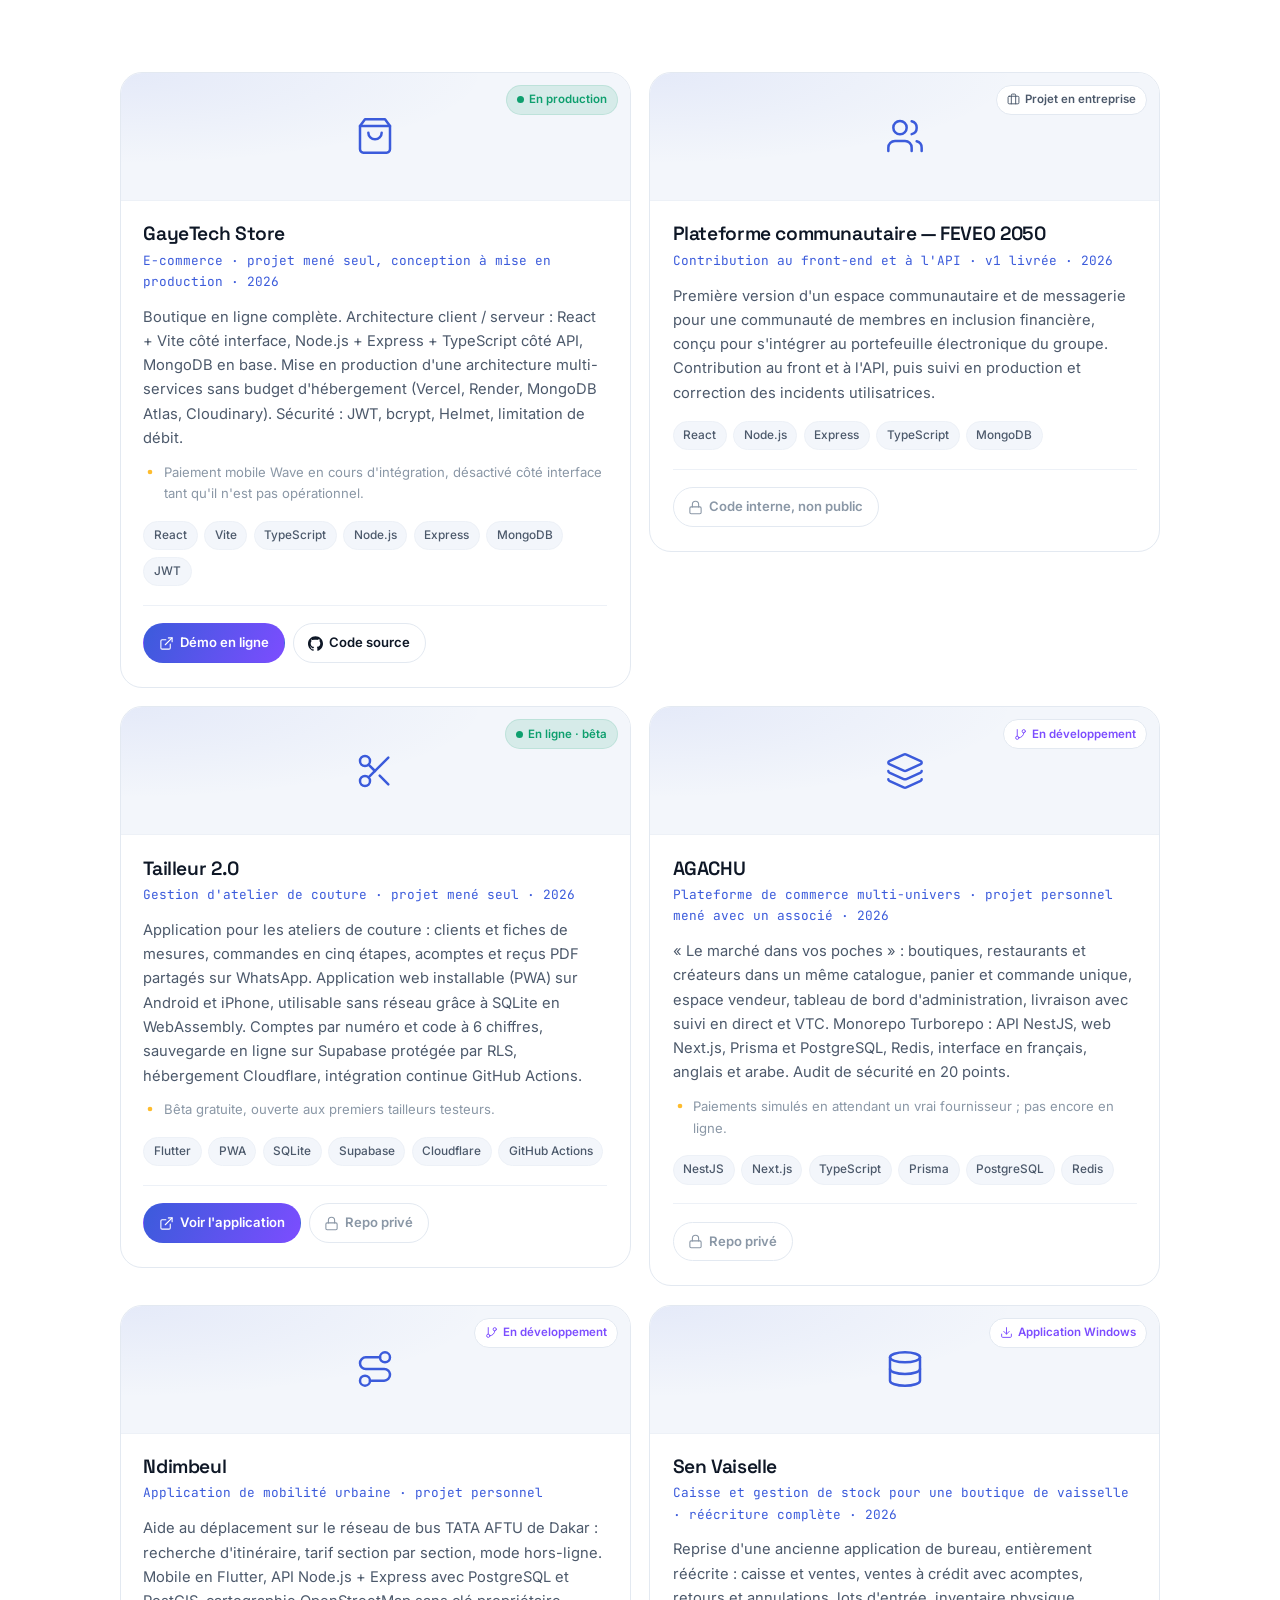
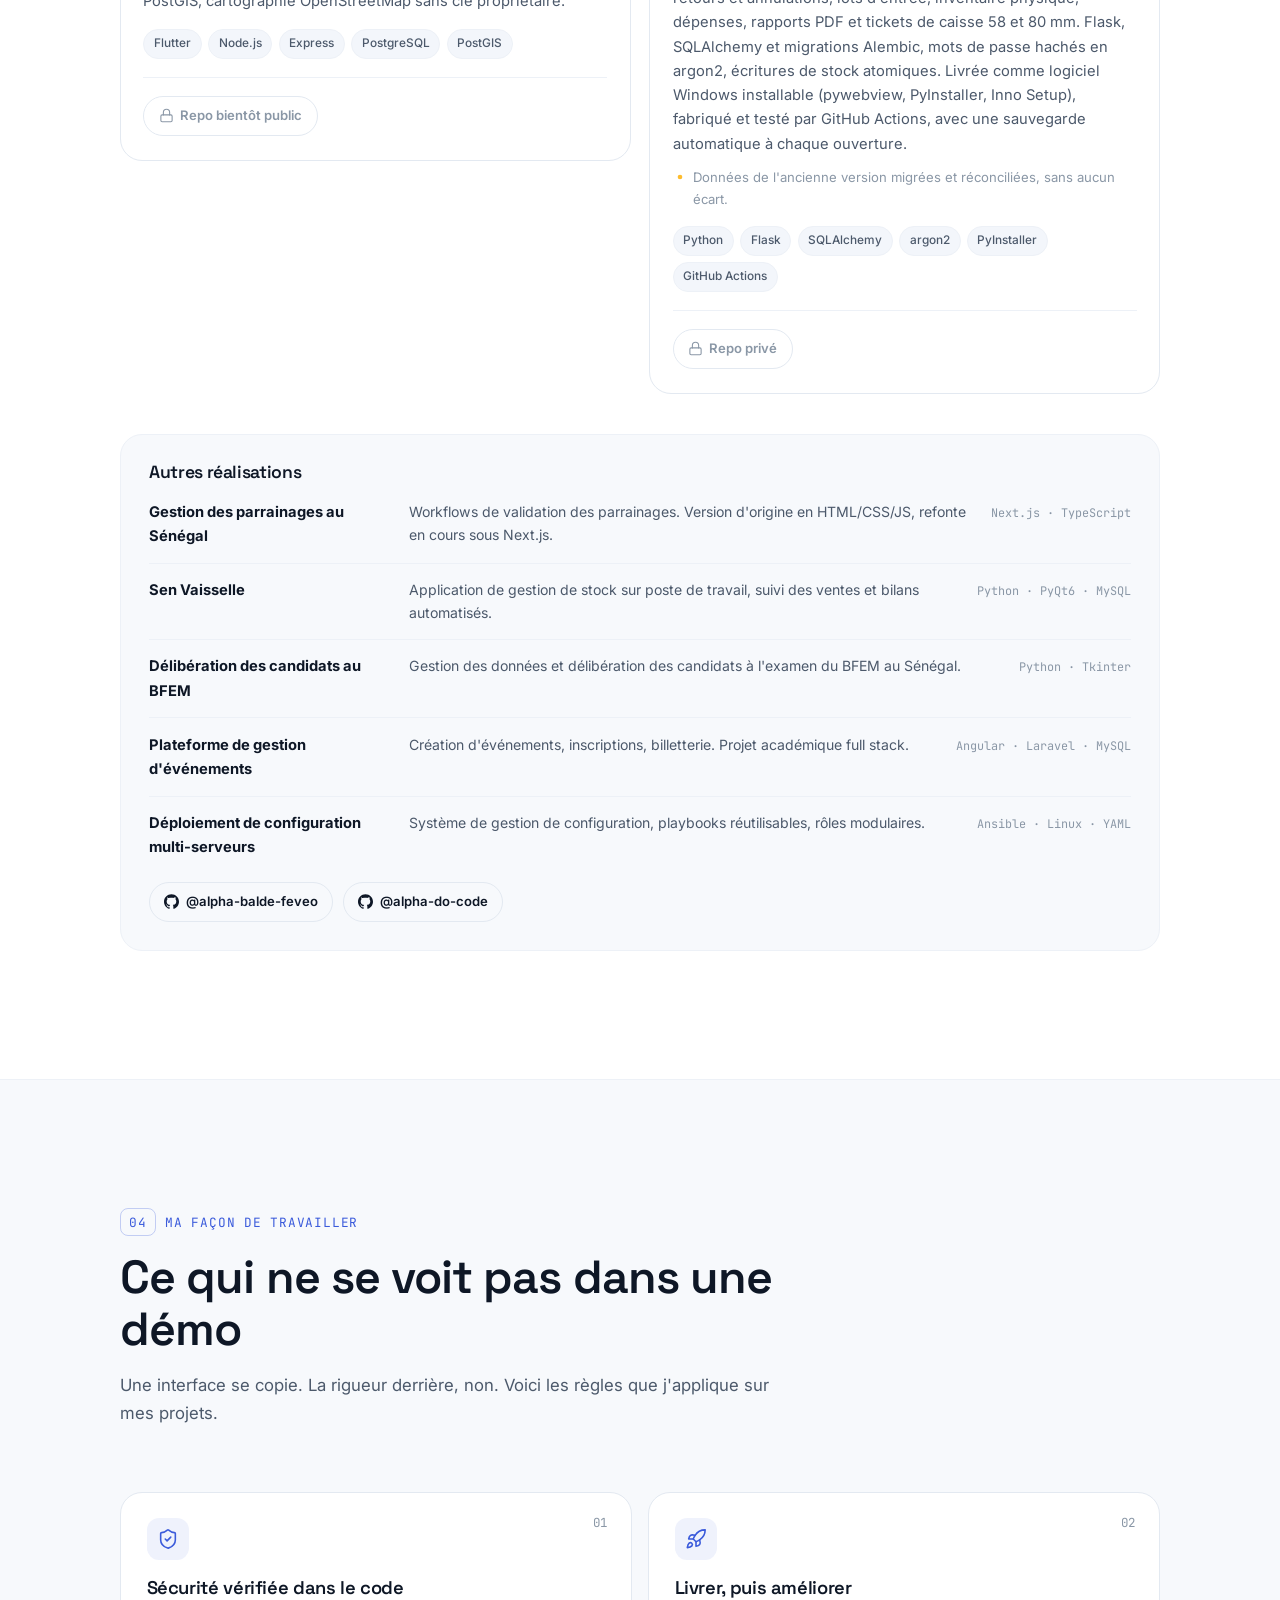
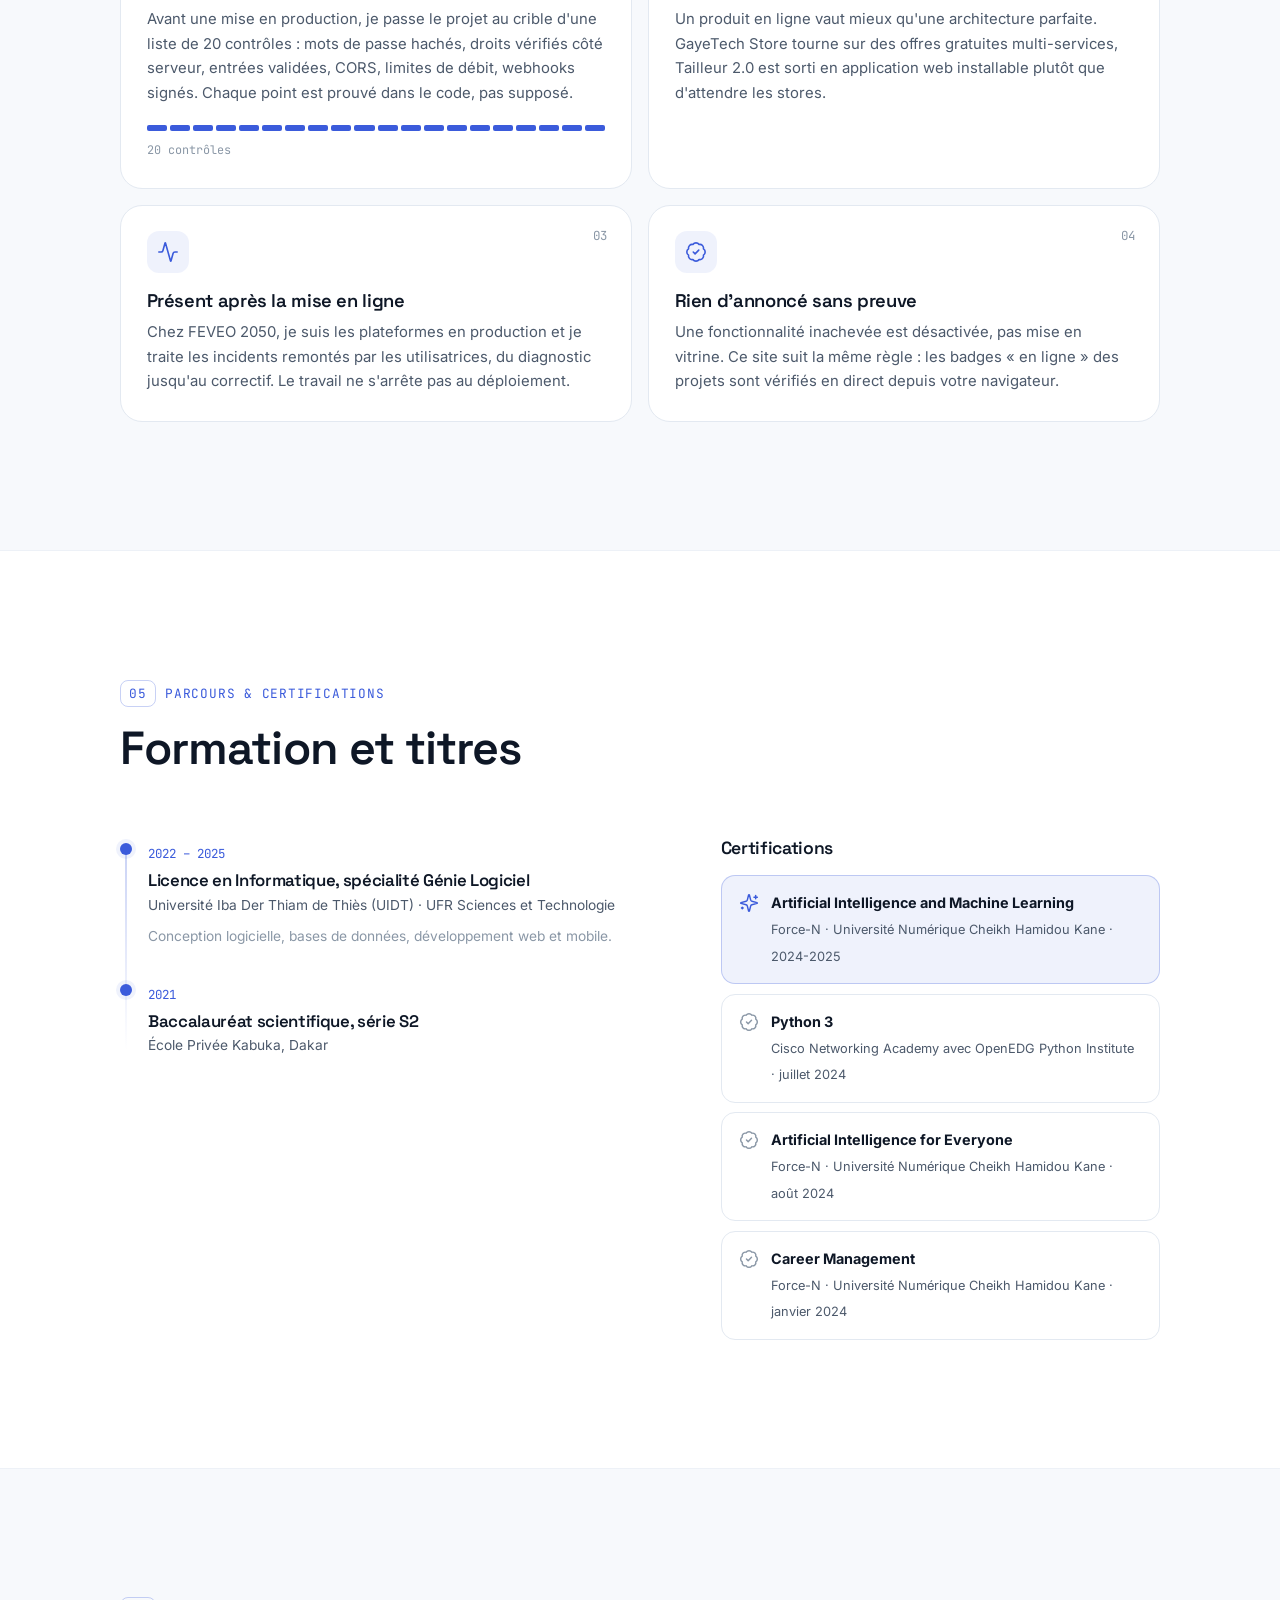
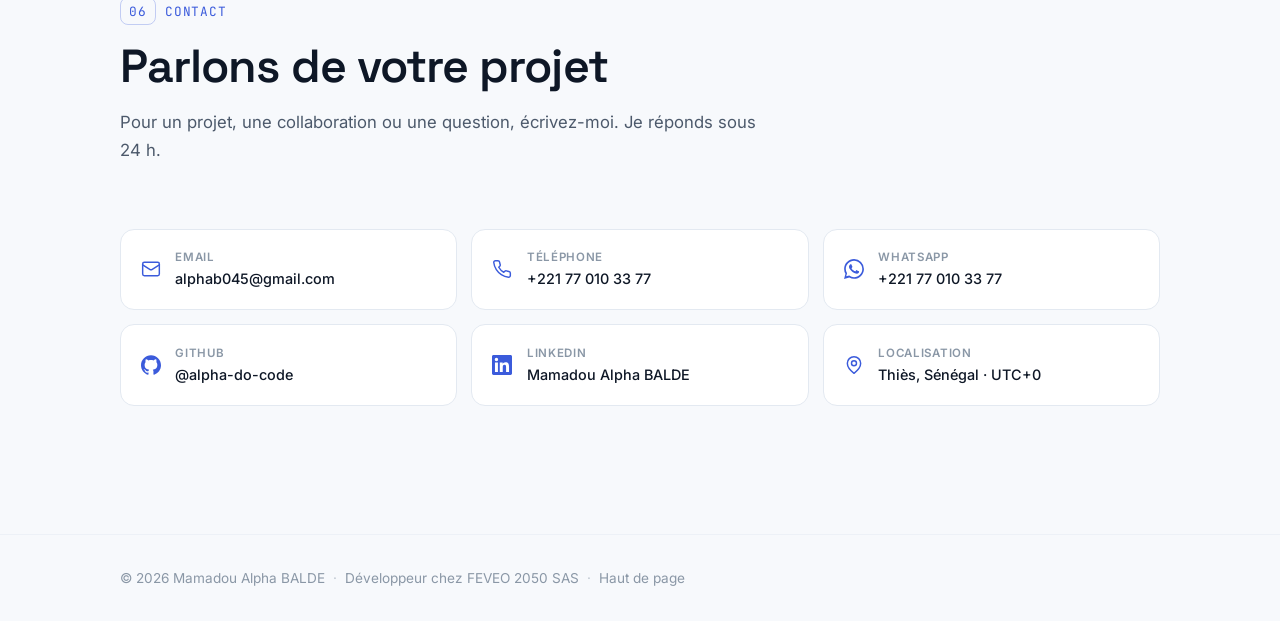
==== commit fa89c250: "feat(projets): carte Sen Vaiselle Logiciel Windows de caisse et de gestion de stock pour une boutiqu" ====
--- a/index.html
+++ b/index.html
@@ -558,6 +558,43 @@
             </div>
           </article>
 
+          <!-- Sen Vaiselle -->
+          <article class="project spot reveal">
+            <div class="project-media">
+              <svg class="icon project-icon"><use href="#i-database"/></svg>
+              <span class="project-status status-wip">
+                <svg class="icon"><use href="#i-download"/></svg>
+                <span data-i18n="projects.desktop">Application Windows</span>
+              </span>
+            </div>
+            <div class="project-body">
+              <h3 class="project-title">Sen Vaiselle</h3>
+              <p class="project-role" data-i18n="projects.sen_role">Caisse et gestion de stock pour une boutique de vaisselle · réécriture complète · 2026</p>
+              <p class="project-desc" data-i18n="projects.sen_desc">
+                Reprise d'une ancienne application de bureau, entièrement réécrite :
+                caisse et ventes, ventes à crédit avec acomptes, retours et annulations,
+                lots d'entrée, inventaire physique, dépenses, rapports PDF et tickets de
+                caisse 58 et 80 mm. Flask, SQLAlchemy et migrations Alembic, mots de passe
+                hachés en argon2, écritures de stock atomiques. Livrée comme logiciel
+                Windows installable (pywebview, PyInstaller, Inno Setup), fabriqué et testé
+                par GitHub Actions, avec une sauvegarde automatique à chaque ouverture.
+              </p>
+              <p class="project-note" data-i18n="projects.sen_note">
+                <svg class="icon"><use href="#i-dot"/></svg>
+                Données de l'ancienne version migrées et réconciliées, sans aucun écart.
+              </p>
+              <ul class="chips chips-sm">
+                <li class="chip">Python</li><li class="chip">Flask</li><li class="chip">SQLAlchemy</li>
+                <li class="chip">argon2</li><li class="chip">PyInstaller</li><li class="chip">GitHub Actions</li>
+              </ul>
+              <div class="project-links">
+                <span class="plink plink-muted">
+                  <svg class="icon"><use href="#i-lock"/></svg><span data-i18n="projects.repo_private">Repo privé</span>
+                </span>
+              </div>
+            </div>
+          </article>
+
         </div>
 
         <div class="more-projects reveal">
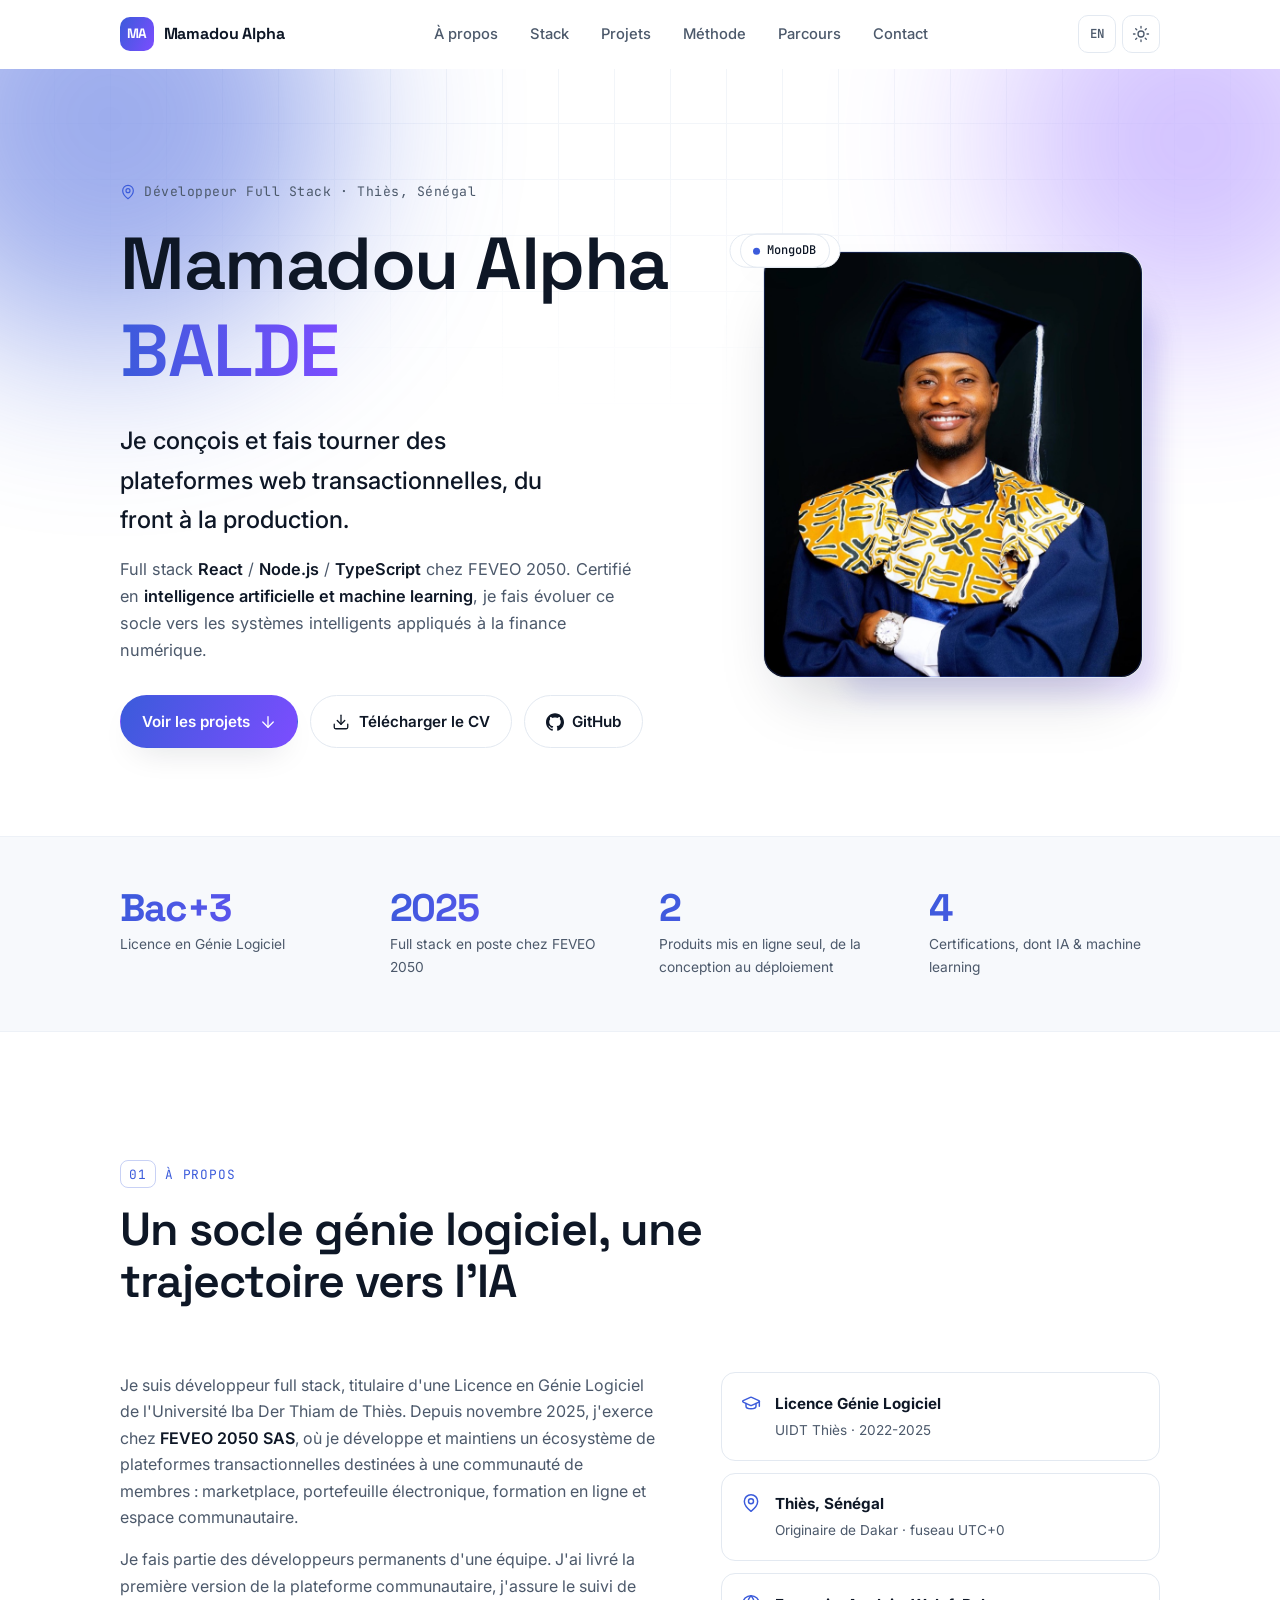
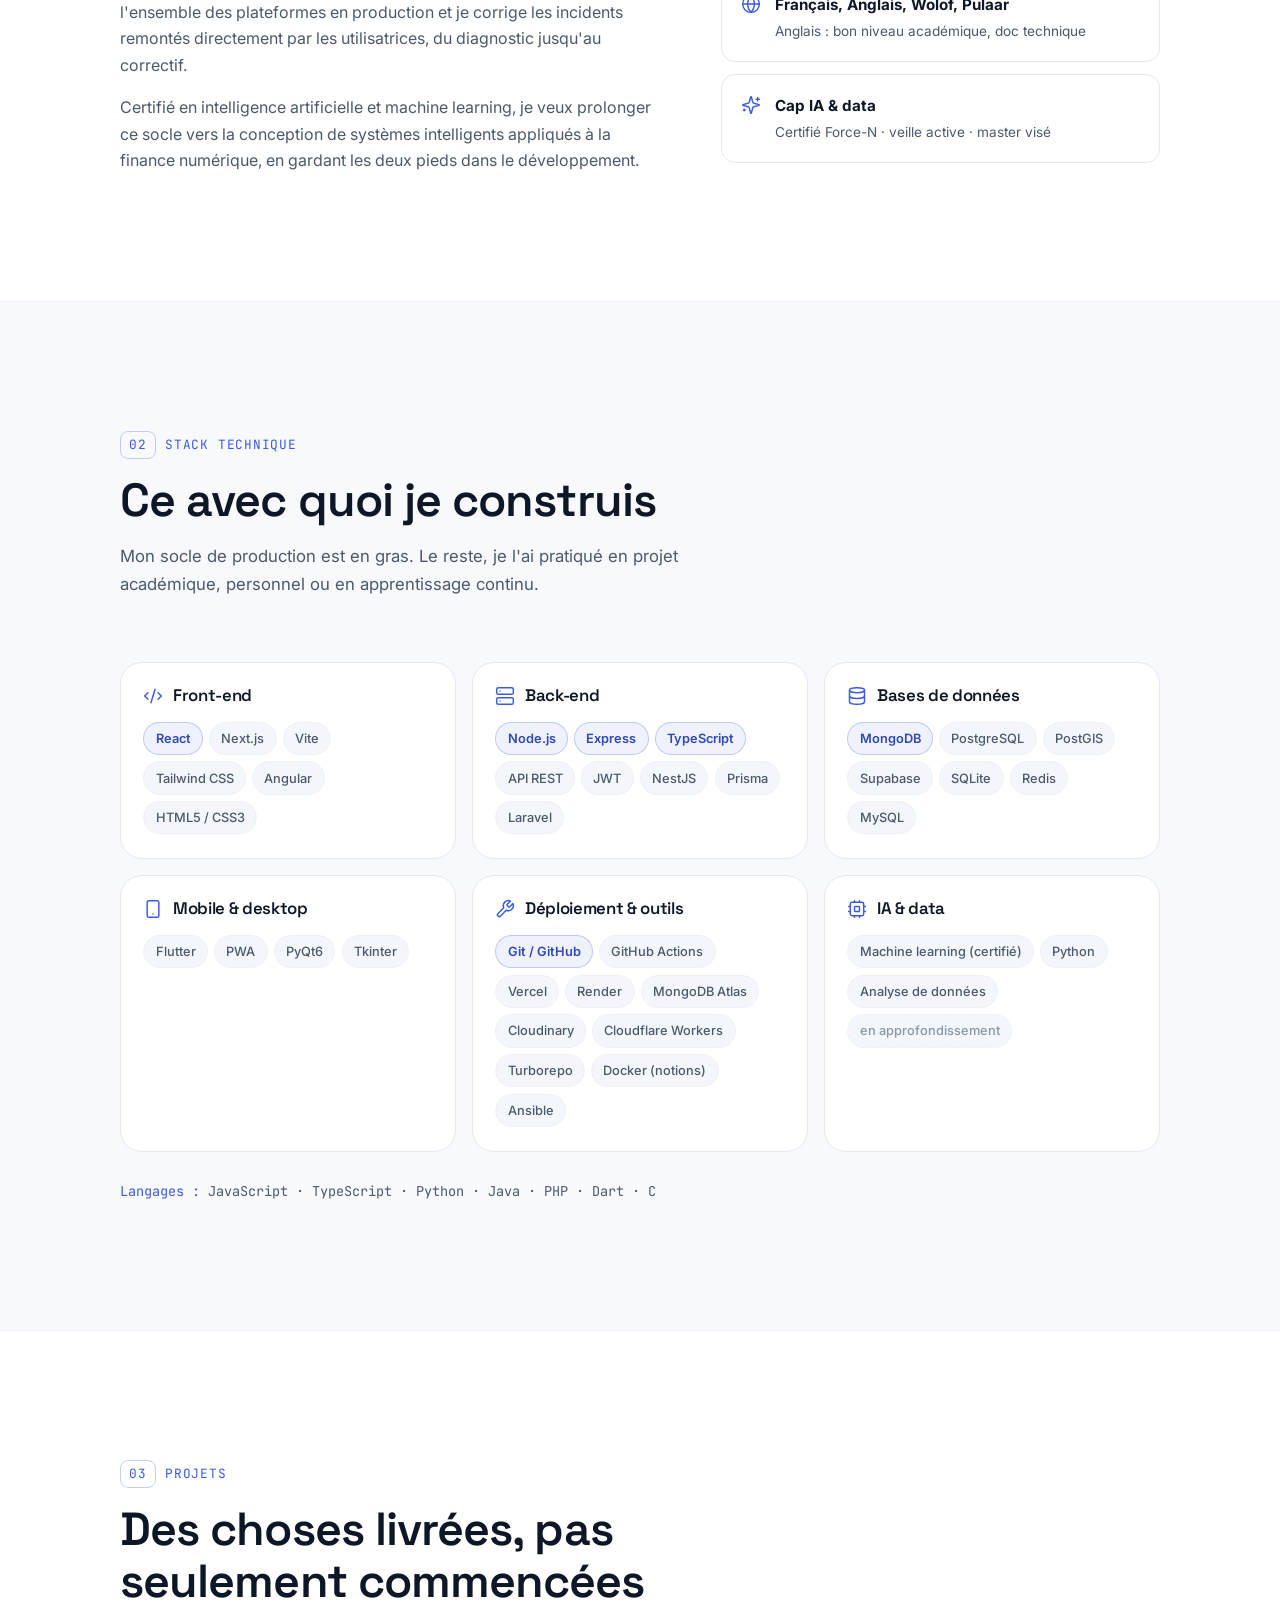
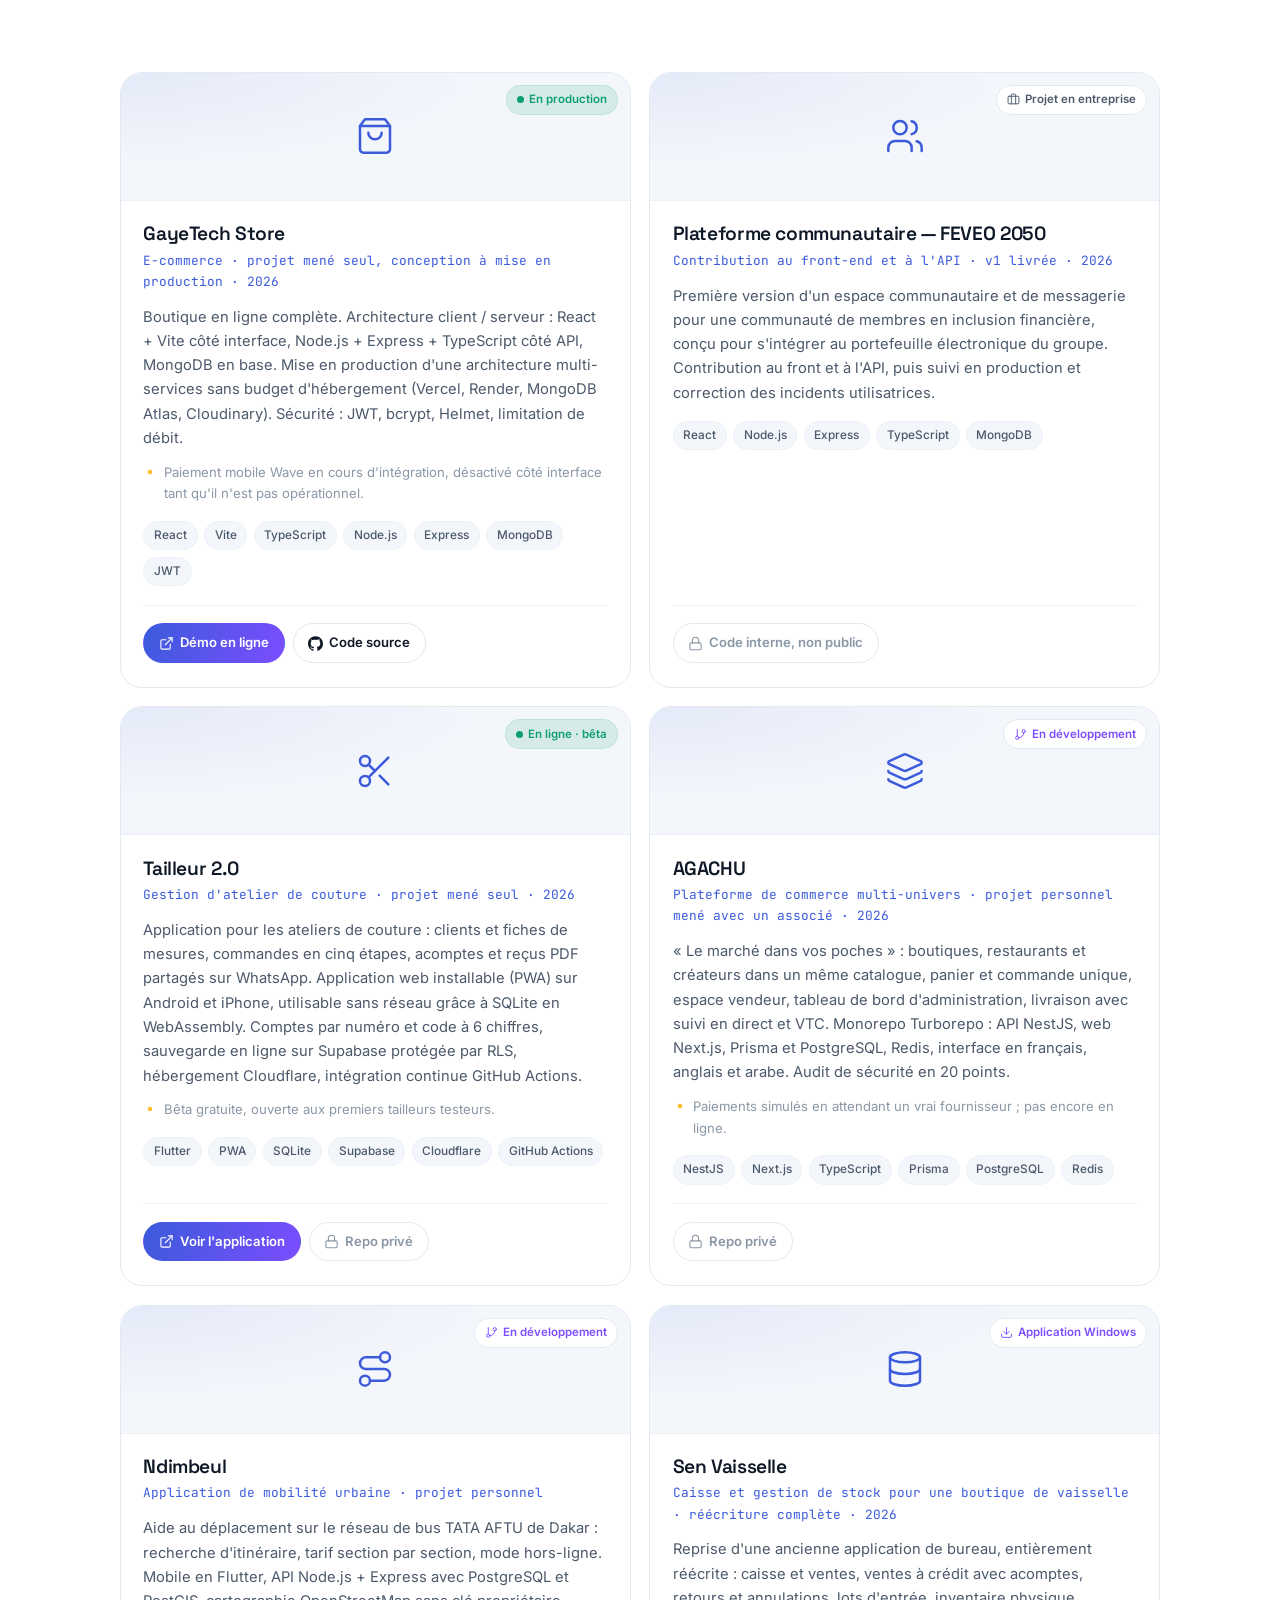
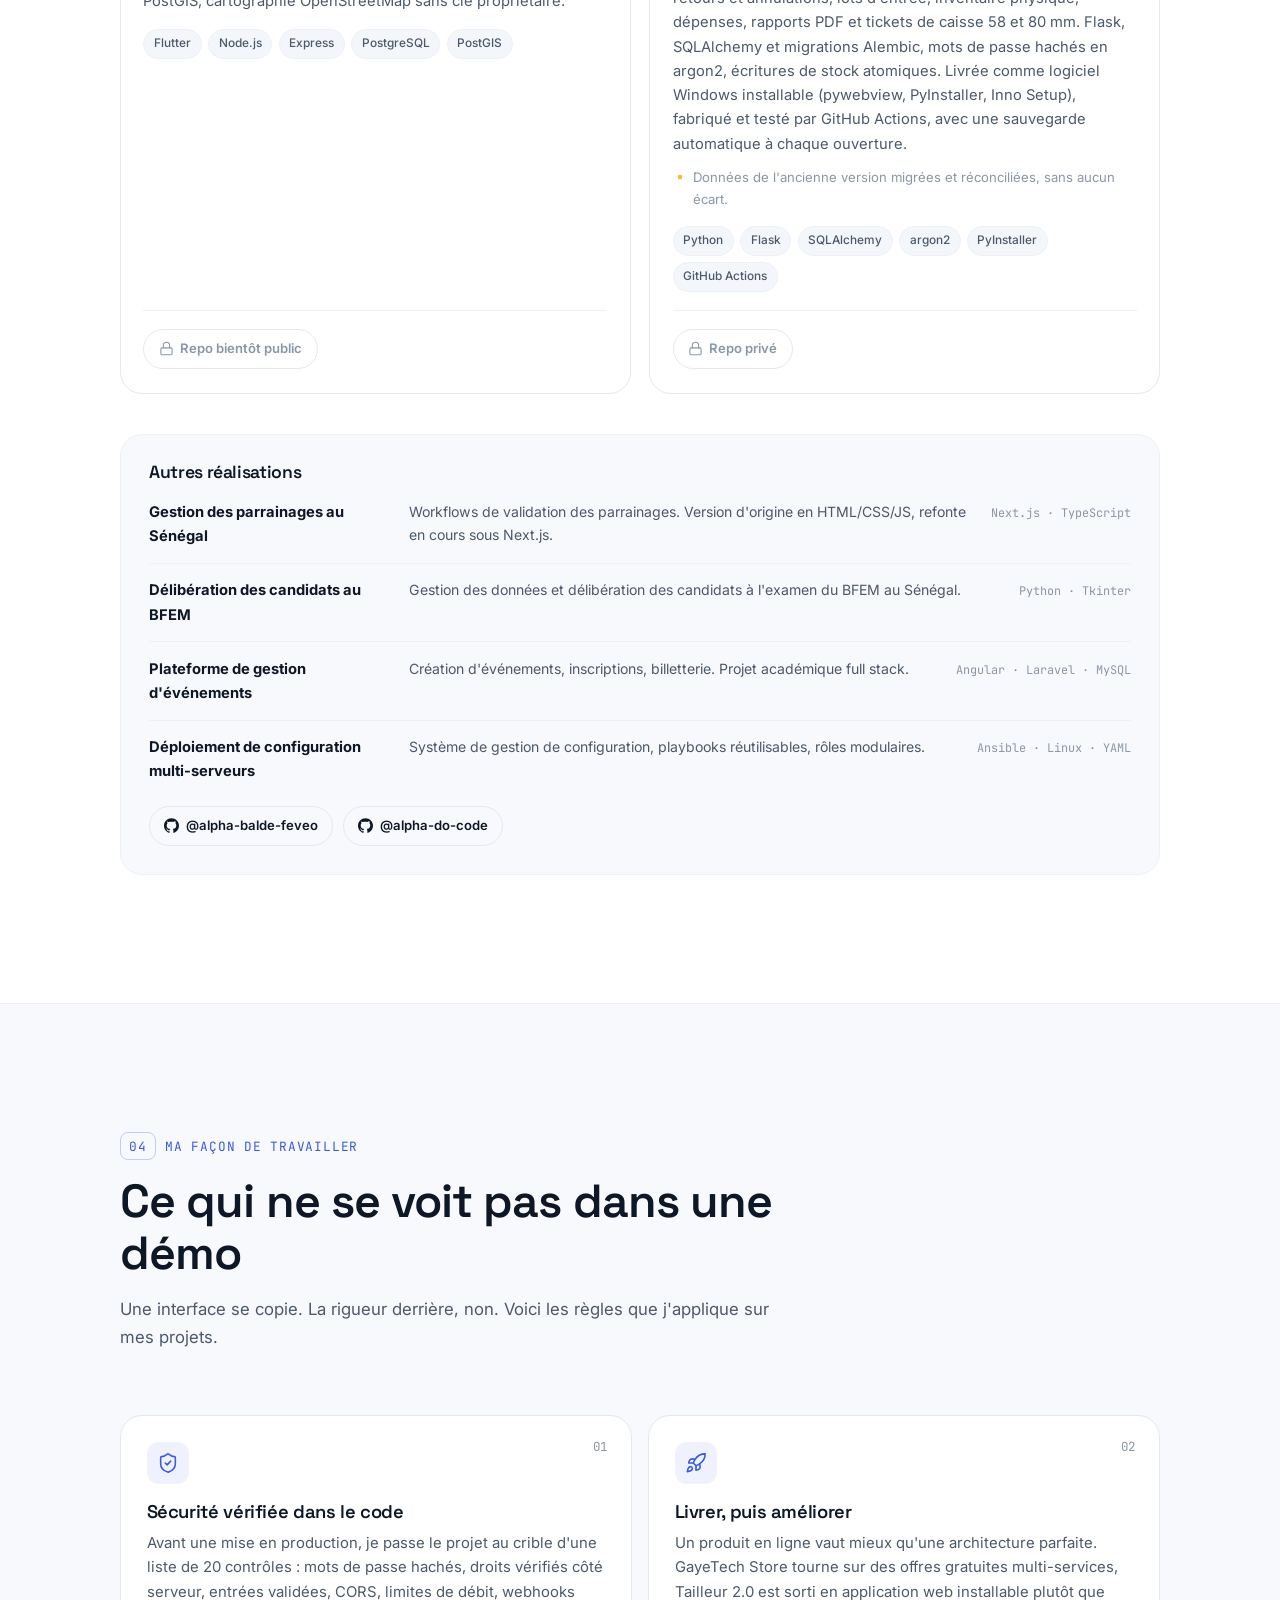
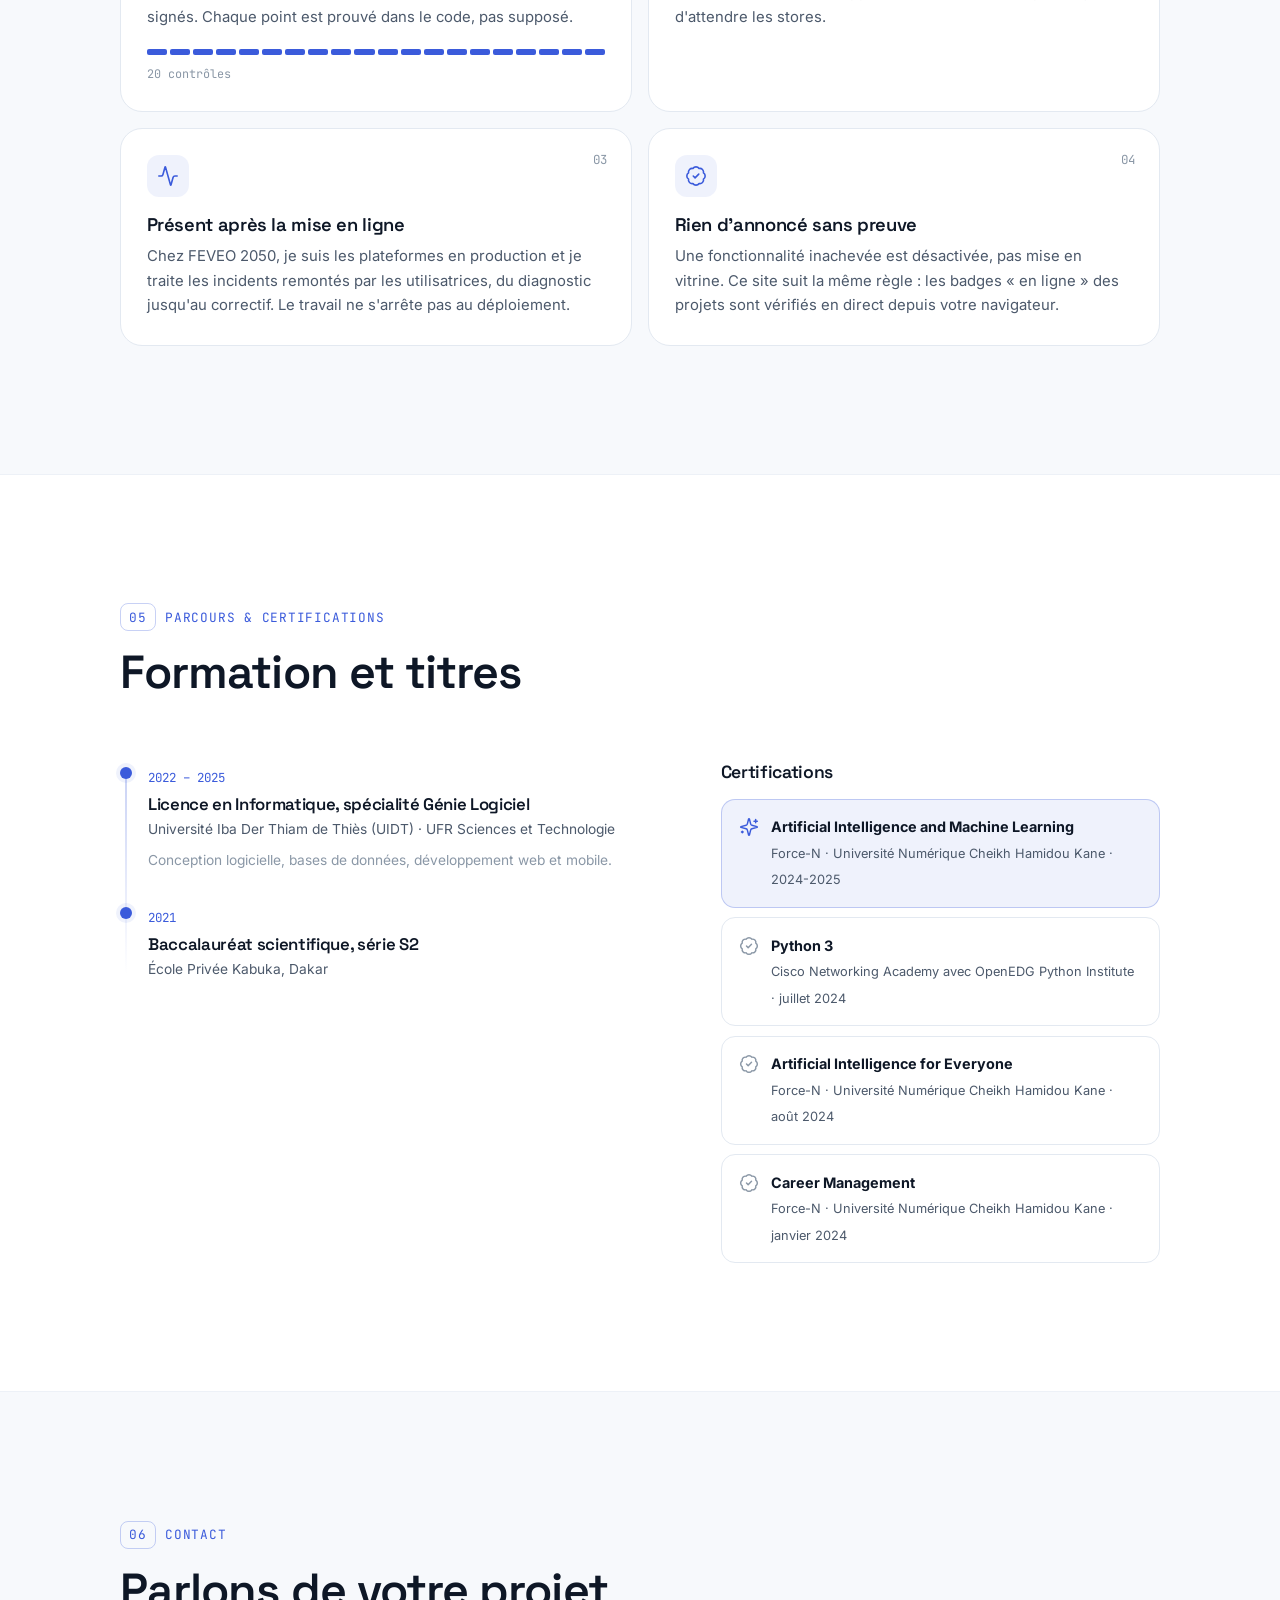
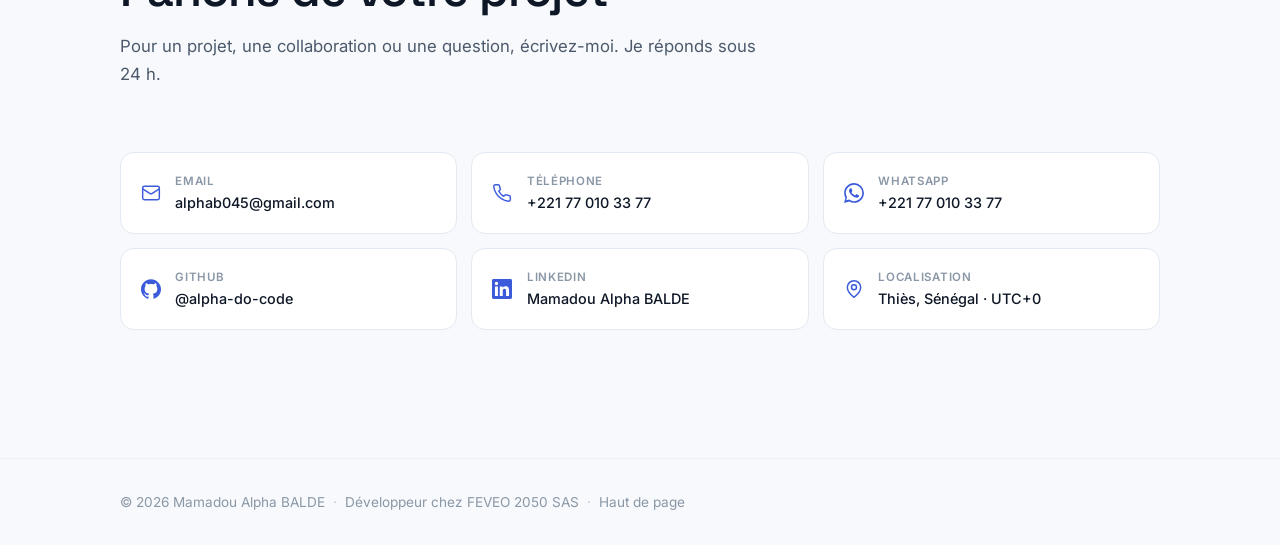
==== commit 7626b6d5: "fix(projets): Sen Vaisselle retiré des autres réalisations, titre de la carte corrigé" ====
--- a/index.html
+++ b/index.html
@@ -558,7 +558,7 @@
             </div>
           </article>
 
-          <!-- Sen Vaiselle -->
+          <!-- Sen Vaisselle -->
           <article class="project spot reveal">
             <div class="project-media">
               <svg class="icon project-icon"><use href="#i-database"/></svg>
@@ -568,7 +568,7 @@
               </span>
             </div>
             <div class="project-body">
-              <h3 class="project-title">Sen Vaiselle</h3>
+              <h3 class="project-title">Sen Vaisselle</h3>
               <p class="project-role" data-i18n="projects.sen_role">Caisse et gestion de stock pour une boutique de vaisselle · réécriture complète · 2026</p>
               <p class="project-desc" data-i18n="projects.sen_desc">
                 Reprise d'une ancienne application de bureau, entièrement réécrite :
@@ -604,11 +604,6 @@
               <strong data-i18n="projects.more_parr_t">Gestion des parrainages au Sénégal</strong>
               <span data-i18n="projects.more_parr">Workflows de validation des parrainages. Version d'origine en HTML/CSS/JS, refonte en cours sous Next.js.</span>
               <span class="tech">Next.js · TypeScript</span>
-            </li>
-            <li>
-              <strong>Sen Vaisselle</strong>
-              <span data-i18n="projects.more_sen">Application de gestion de stock sur poste de travail, suivi des ventes et bilans automatisés.</span>
-              <span class="tech">Python · PyQt6 · MySQL</span>
             </li>
             <li>
               <strong data-i18n="projects.more_bfem_t">Délibération des candidats au BFEM</strong>
--- a/styles.css
+++ b/styles.css
@@ -645,7 +645,7 @@
 .projects {
   display: grid;
   grid-template-columns: repeat(2, 1fr);
-  align-items: start;
+  align-items: stretch;
   gap: 1.15rem;
 }
 .project {
@@ -708,10 +708,11 @@
   color: var(--text-faint);
 }
 .project-note .icon { width: 14px; height: 14px; color: #febc2e; margin-top: 3px; }
-.chips-sm { margin-top: 1rem; }
+.chips-sm { margin-top: 1rem; margin-bottom: 1.15rem; }
 .chips-sm .chip { font-size: 0.74rem; padding: 0.25rem 0.6rem; }
 
-.project-links { margin-top: 1.15rem; padding-top: 1.1rem; border-top: 1px solid var(--border-soft); display: flex; flex-wrap: wrap; gap: 0.5rem; }
+/* liens collés en bas : les cartes d'une même ligne gardent leurs boutons alignés */
+.project-links { margin-top: auto; padding-top: 1.1rem; border-top: 1px solid var(--border-soft); display: flex; flex-wrap: wrap; gap: 0.5rem; }
 .plink {
   display: inline-flex;
   align-items: center;
